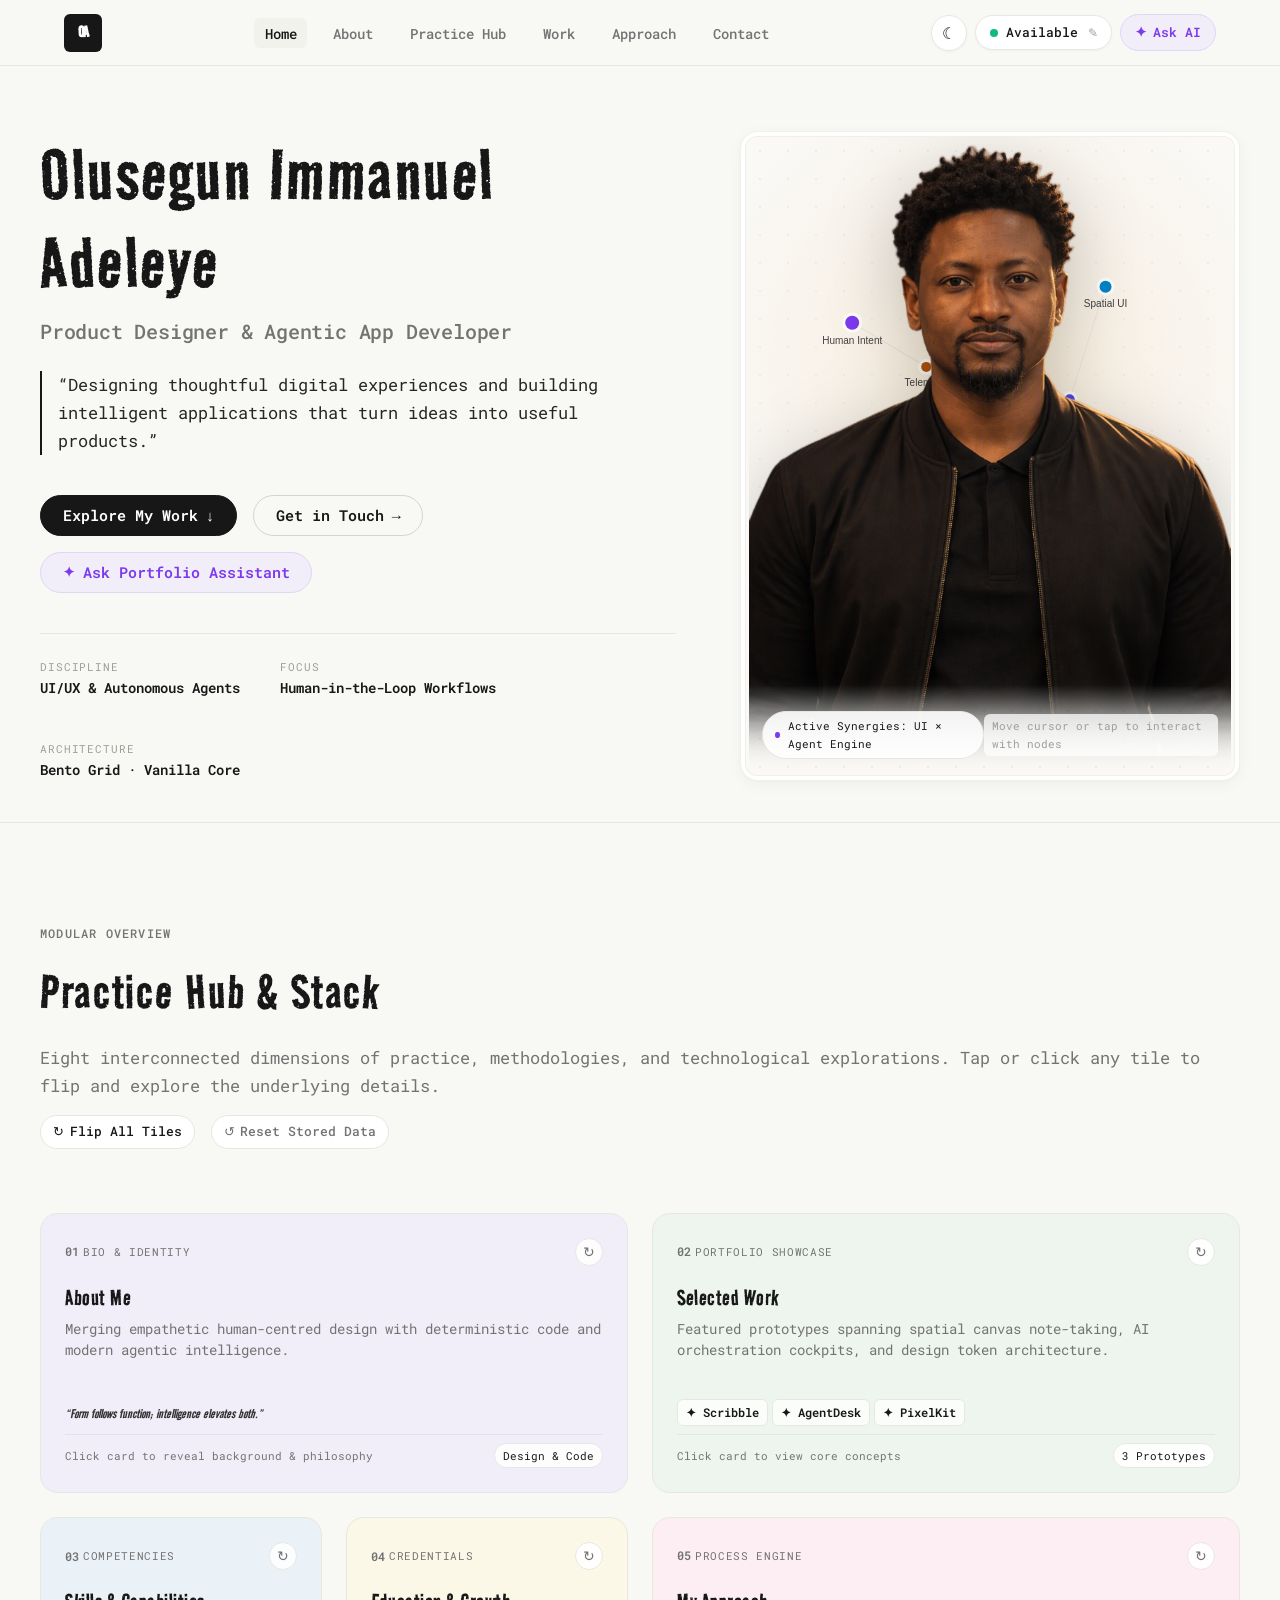
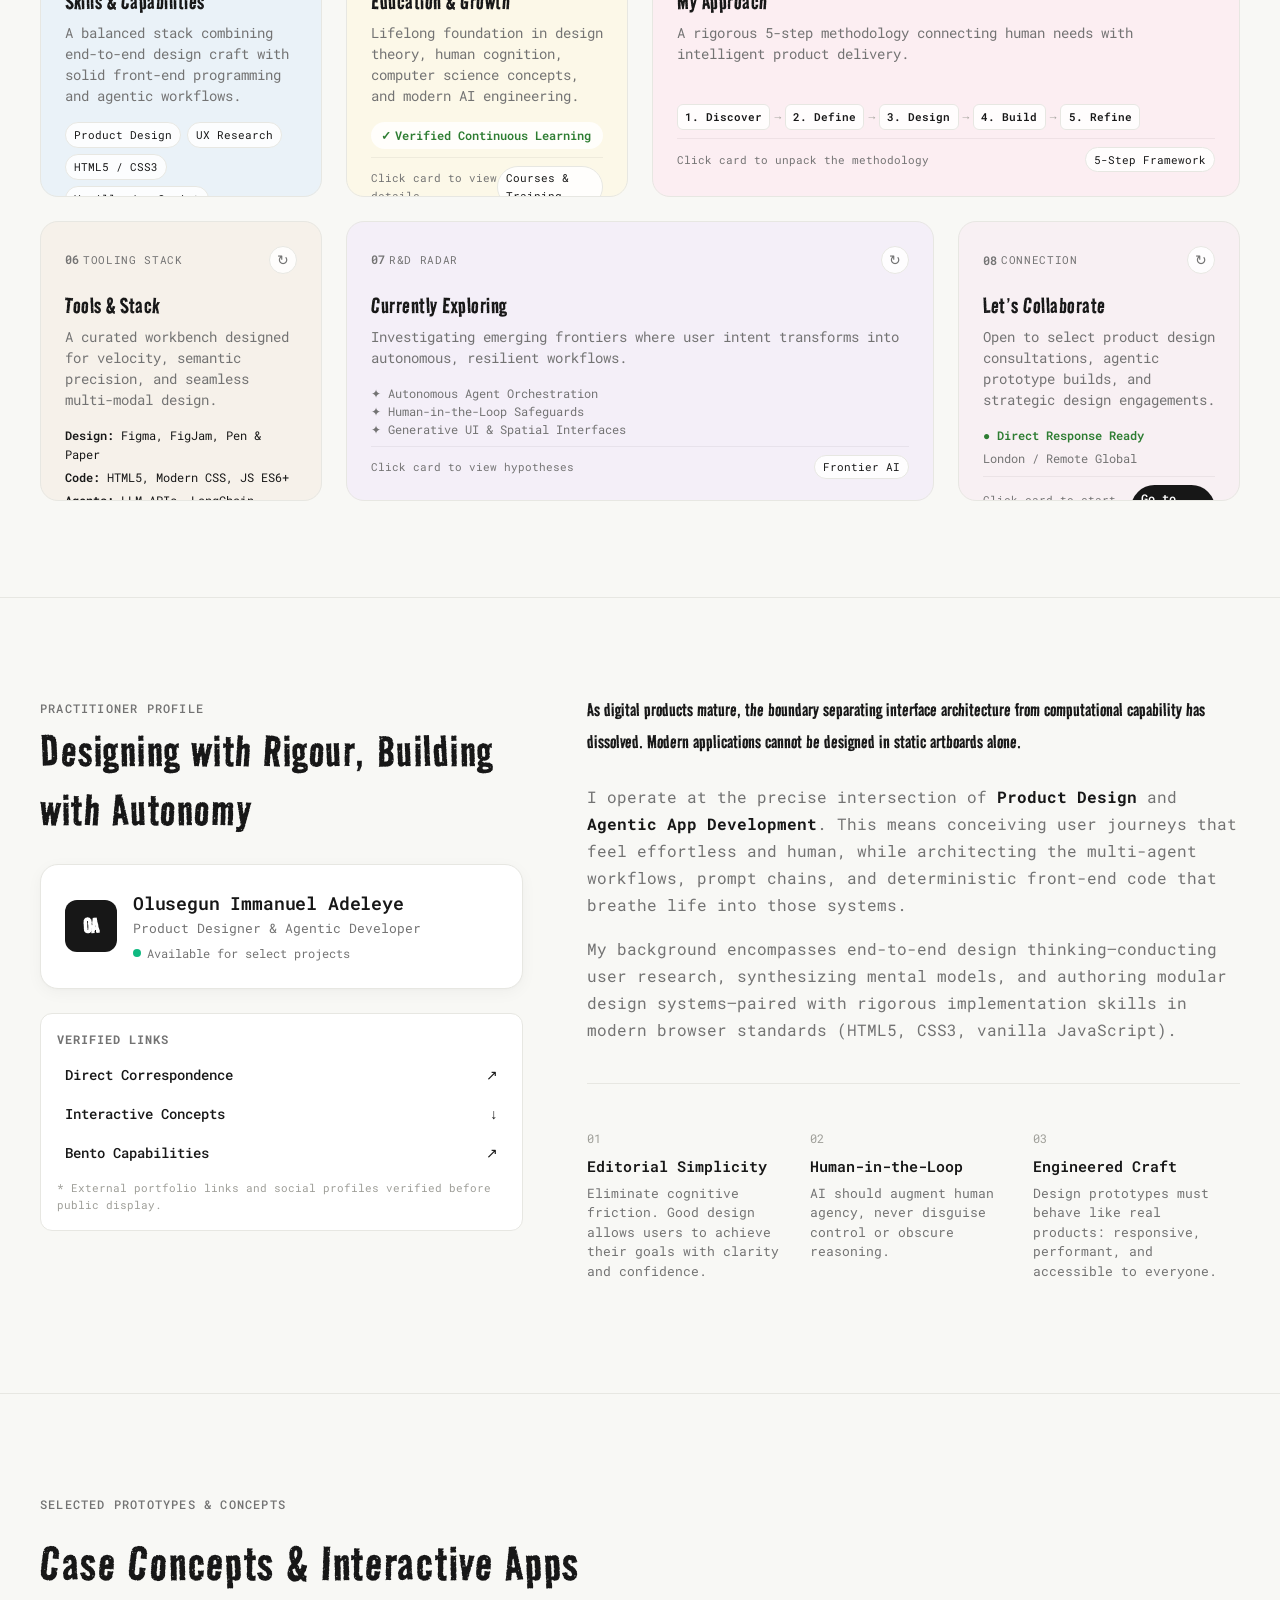
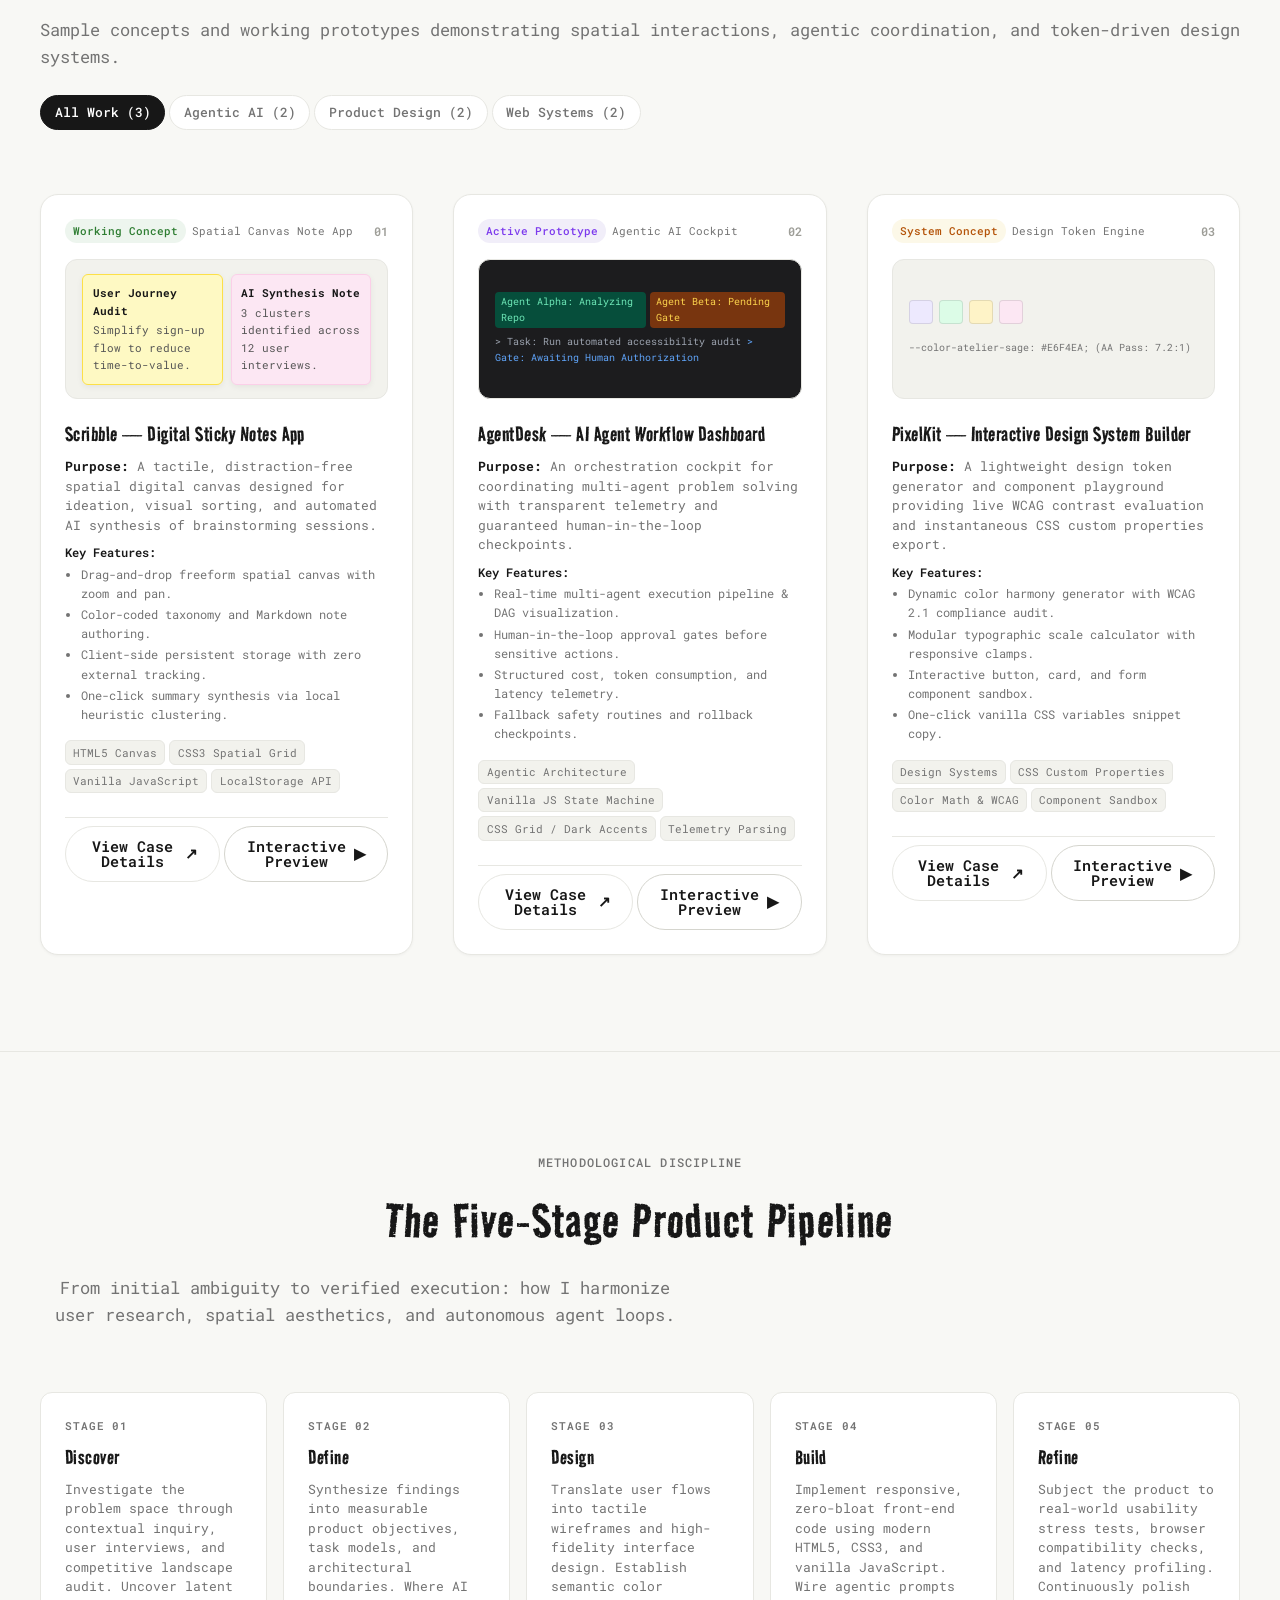
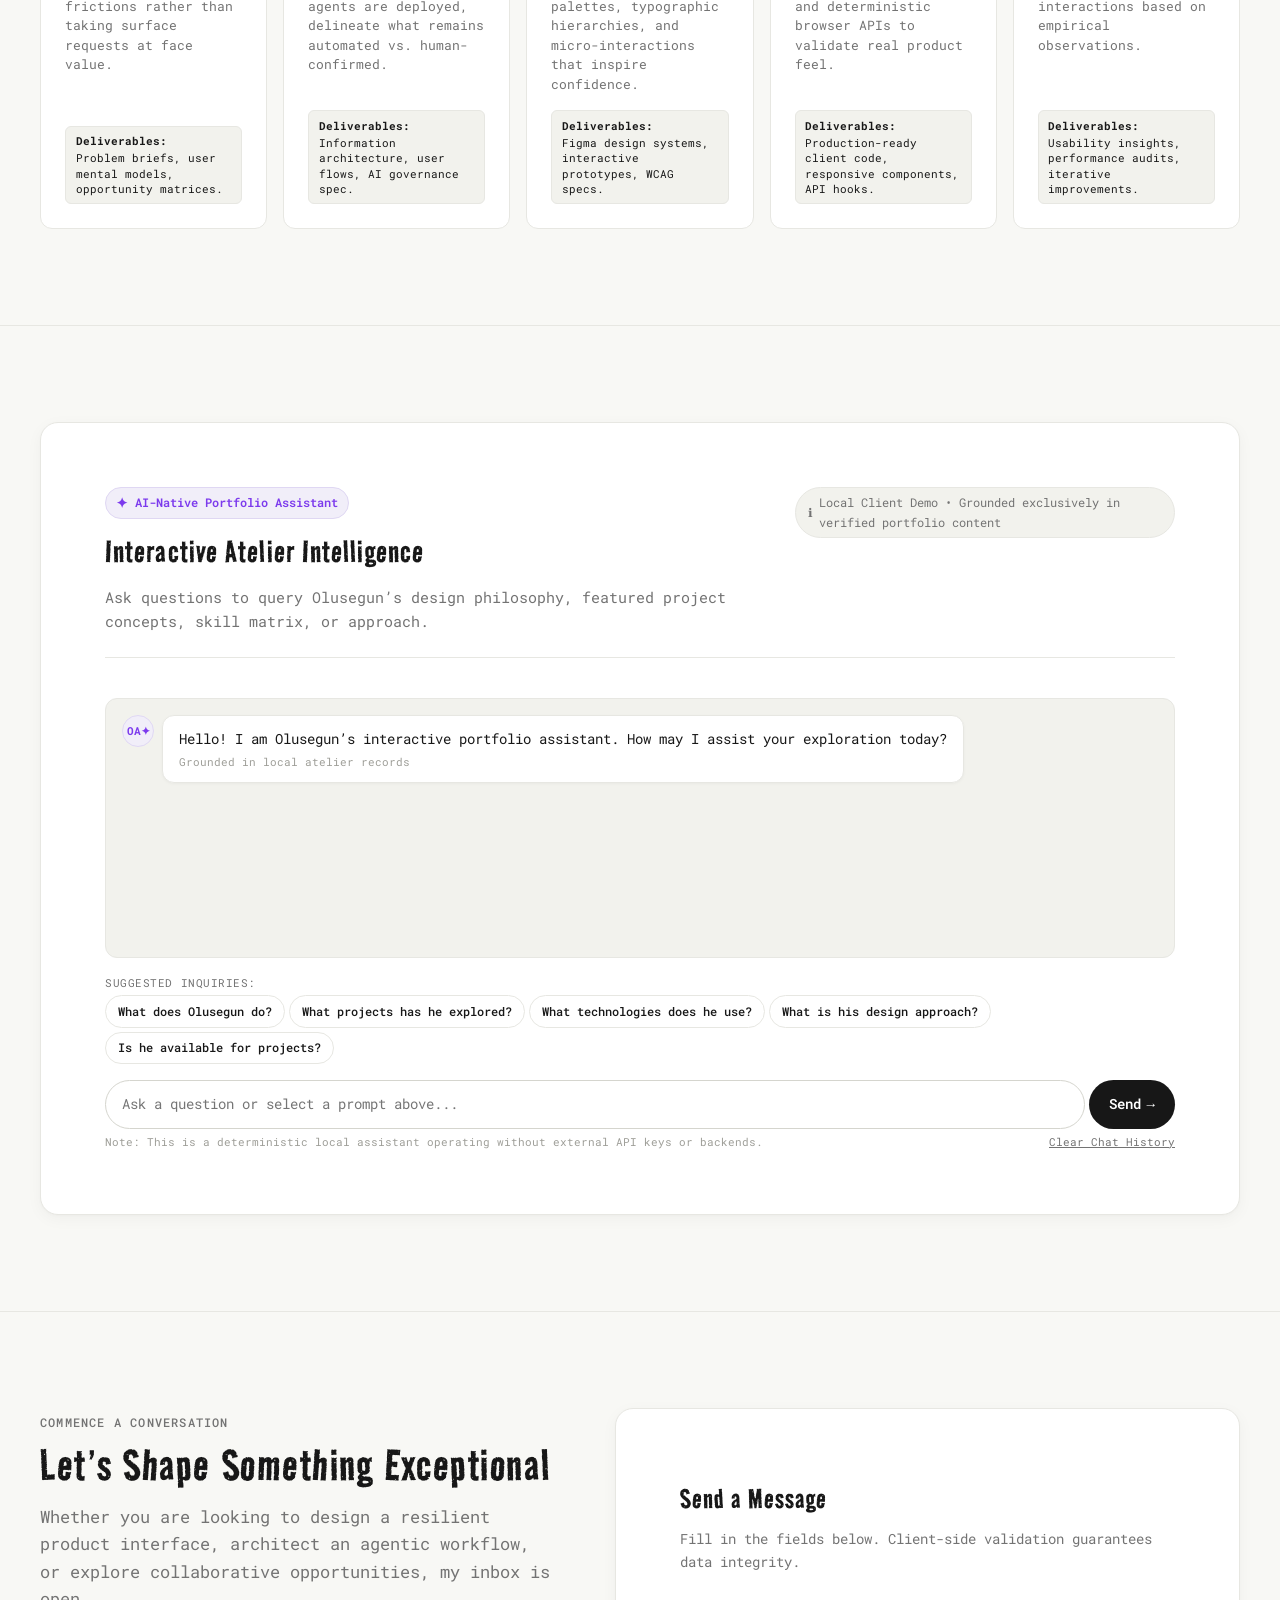
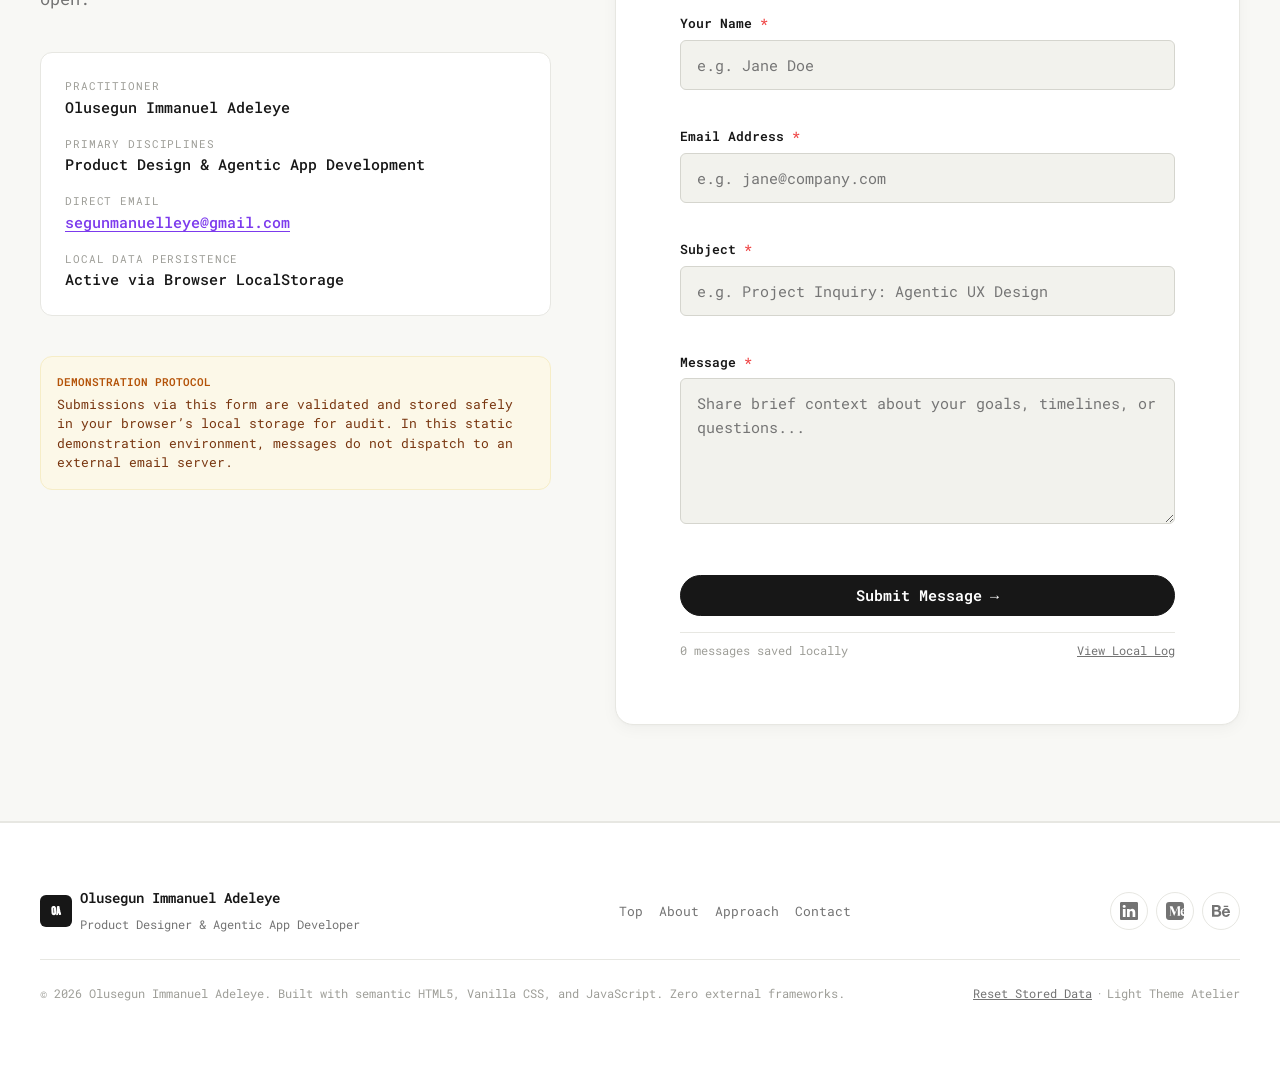
==== index.html @ ceab4545 "Resize hero canvas card to 500px width by 650px height" ====
<!DOCTYPE html>
<html lang="en">

<head>
  <meta charset="UTF-8">
  <meta name="viewport" content="width=device-width, initial-scale=1.0">
  <meta name="description"
    content="Personal Portfolio of Olusegun Immanuel Adeleye — Product Designer & Agentic App Developer. Digital atelier featuring modular pastel Bento architecture and interactive AI intelligence.">
  <meta name="author" content="Olusegun Immanuel Adeleye">
  <title>Olusegun Immanuel Adeleye — Product Designer & Agentic App Developer</title>

  <!-- Favicon, theme color & social link previews -->
  <meta name="theme-color" content="#F8F8F5" media="(prefers-color-scheme: light)">
  <meta name="theme-color" content="#14140F" media="(prefers-color-scheme: dark)">
  <link rel="icon" href="favicon.svg" type="image/svg+xml">

  <meta property="og:type" content="website">
  <meta property="og:site_name" content="Olusegun Immanuel Adeleye">
  <meta property="og:title" content="Olusegun Immanuel Adeleye — Product Designer & Agentic App Developer">
  <meta property="og:description"
    content="Digital atelier of Olusegun Immanuel Adeleye — product design, agentic app development, and interactive browser prototypes.">
  <meta property="og:url" content="https://olucs-ship-it.github.io/portfolio-wip/">
  <meta property="og:image" content="https://olucs-ship-it.github.io/portfolio-wip/og-image.png">
  <meta property="og:image:width" content="1200">
  <meta property="og:image:height" content="630">
  <meta name="twitter:card" content="summary_large_image">
  <meta name="twitter:title" content="Olusegun Immanuel Adeleye — Product Designer & Agentic App Developer">
  <meta name="twitter:description"
    content="Digital atelier of Olusegun Immanuel Adeleye — product design, agentic app development, and interactive browser prototypes.">
  <meta name="twitter:image" content="https://olucs-ship-it.github.io/portfolio-wip/og-image.png">

  <!-- Google Fonts: Road Rage for Major Headings + Roboto Mono for Body Text -->
  <link rel="preconnect" href="https://fonts.googleapis.com">
  <link rel="preconnect" href="https://fonts.gstatic.com" crossorigin>
  <link
    href="https://fonts.googleapis.com/css2?family=Road+Rage&family=Roboto+Mono:ital,wght@0,300;0,400;0,500;0,600;0,700;1,400;1,500&display=swap"
    rel="stylesheet">

  <link rel="stylesheet" href="styles.css">

  <!-- Apply saved theme before paint to prevent flash of incorrect theme -->
  <script>
    (function () {
      try {
        var raw = localStorage.getItem('oa_portfolio_theme');
        var saved = null;
        try { saved = raw ? JSON.parse(raw) : null; } catch (e) { saved = raw; }
        var theme = (saved === 'dark' || saved === 'light')
          ? saved
          : (window.matchMedia && window.matchMedia('(prefers-color-scheme: dark)').matches ? 'dark' : 'light');
        document.documentElement.setAttribute('data-theme', theme);
      } catch (e) {
        document.documentElement.setAttribute('data-theme', 'light');
      }
    })();
  </script>
</head>

<body>
  <!-- Skip to Content for Accessibility -->
  <a href="#main-content" class="skip-to-content">Skip to main content</a>

  <!-- Floating Toast Notification System -->
  <div id="toast-container" class="toast-container" aria-live="polite"></div>

  <!-- Header / Navigation Bar -->
  <header class="site-header" id="site-header">
    <div class="header-container">
      <!-- Monogram Logo -->
      <a href="#hero" class="brand-monogram" aria-label="Olusegun Immanuel Adeleye - Return to top">
        <span class="monogram-frame">OA</span>
      </a>

      <!-- Desktop Navigation Links -->
      <nav class="nav-desktop" aria-label="Primary Navigation">
        <ul class="nav-list">
          <li><a href="#hero" class="nav-link active">Home</a></li>
          <li><a href="#about-section" class="nav-link">About</a></li>
          <li><a href="#bento-section" class="nav-link">Practice Hub</a></li>
          <li><a href="#work-section" class="nav-link">Work</a></li>
          <li><a href="#approach-section" class="nav-link">Approach</a></li>
          <li><a href="#contact-section" class="nav-link">Contact</a></li>
        </ul>
      </nav>

      <!-- Availability Indicator & Quick Actions -->
      <div class="header-actions">
        <!-- Theme Toggle Button -->
        <button id="theme-toggle" class="theme-toggle-btn" type="button" aria-label="Switch to dark mode"
          aria-pressed="false" title="Toggle light and dark theme">
          <span class="theme-icon theme-icon-sun" aria-hidden="true">&#9728;&#65038;</span>
          <span class="theme-icon theme-icon-moon" aria-hidden="true">&#9790;</span>
        </button>

        <!-- Interactive Availability Pill -->
        <button id="availability-pill" class="availability-pill" aria-label="Toggle availability status editor"
          title="Click to edit availability">
          <span class="status-pulse-dot" id="status-pulse-dot"></span>
          <span class="status-label">Available</span>
          <span class="status-edit-hint" aria-hidden="true">✎</span>
        </button>

        <!-- Assistant Trigger Button -->
        <button id="assistant-trigger-btn" class="assistant-pill-btn" aria-label="Open AI Portfolio Assistant">
          <span class="ai-sparkle-icon">✦</span>
          <span>Ask AI</span>
        </button>

        <!-- Mobile Menu Toggle Button -->
        <button id="mobile-menu-toggle" class="mobile-menu-btn" aria-label="Open mobile navigation menu"
          aria-expanded="false" aria-controls="mobile-nav-drawer">
          <span class="menu-bar"></span>
          <span class="menu-bar"></span>
          <span class="menu-bar"></span>
        </button>
      </div>
    </div>

    <!-- Mobile Navigation Drawer -->
    <div id="mobile-nav-drawer" class="mobile-nav-drawer" aria-hidden="true">
      <ul class="mobile-nav-list">
        <li><a href="#hero" class="mobile-nav-link">Home</a></li>
        <li><a href="#about-section" class="mobile-nav-link">About</a></li>
        <li><a href="#bento-section" class="mobile-nav-link">Practice Hub</a></li>
        <li><a href="#work-section" class="mobile-nav-link">Selected Work</a></li>
        <li><a href="#approach-section" class="mobile-nav-link">My Approach</a></li>
        <li><a href="#contact-section" class="mobile-nav-link">Contact</a></li>
      </ul>
      <div class="mobile-drawer-footer">
        <button id="mobile-assistant-trigger" class="btn btn-secondary full-width">
          <span class="ai-sparkle-icon">✦</span> Chat with Portfolio Assistant
        </button>
      </div>
    </div>
  </header>

  <main id="main-content">
    <!-- Hero Section -->
    <section class="hero-section" id="hero">
      <div class="hero-container">
        <div class="hero-content">
          <h1 class="hero-title">
            Olusegun Immanuel <br>
            <span class="editorial-title-accent">Adeleye</span>
          </h1>

          <p class="hero-subtitle">
            Product Designer &amp; Agentic App Developer
          </p>

          <blockquote class="hero-statement">
            “Designing thoughtful digital experiences and building intelligent applications that turn ideas into useful
            products.”
          </blockquote>

          <div class="hero-cta-group">
            <a href="#work-section" class="btn btn-primary">
              <span>Explore My Work</span>
              <span class="btn-arrow">↓</span>
            </a>
            <a href="#contact-section" class="btn btn-secondary">
              <span>Get in Touch</span>
              <span class="btn-arrow">→</span>
            </a>
            <button id="quick-assistant-btn" class="btn btn-tertiary">
              <span class="ai-sparkle-icon">✦</span>
              <span>Ask Portfolio Assistant</span>
            </button>
          </div>

          <!-- Live Atelier Meta Bar -->
          <div class="hero-meta-bar">
            <div class="meta-item">
              <span class="meta-label">DISCIPLINE</span>
              <span class="meta-value">UI/UX &amp; Autonomous Agents</span>
            </div>
            <div class="meta-item">
              <span class="meta-label">FOCUS</span>
              <span class="meta-value">Human-in-the-Loop Workflows</span>
            </div>
            <div class="meta-item">
              <span class="meta-label">ARCHITECTURE</span>
              <span class="meta-value">Bento Grid · Vanilla Core</span>
            </div>
          </div>
        </div>

        <!-- Abstract Interactive Canvas Visual with Studio Portrait & Ambient Glow -->
        <div class="hero-visual-card" id="hero-visual-container">
          <div class="visual-canvas-wrapper" id="hero-canvas-wrapper">
            <!-- Layer 1: Adaptive Ambient Glow Backlight -->
            <div class="hero-ambient-glow" id="hero-ambient-glow" aria-hidden="true"></div>

            <!-- Layer 2: Orbiting Interactive Canvas Network (Behind Portrait) -->
            <canvas id="hero-interactive-canvas" width="500" height="642"
              aria-label="Interactive generative design &amp; agentic node graph canvas"></canvas>

            <!-- Layer 3: Studio Portrait with Smooth Velvet Bottom Fade -->
            <div class="hero-portrait-wrapper" aria-hidden="true">
              <img src="cutout pix/hero_portrait_studio.png"
                id="hero-portrait-img"
                class="hero-portrait-img"
                alt="Olusegun Immanuel Adeleye"
                loading="eager"
                decoding="async">
            </div>

            <!-- Layer 4: Floating Synergies Badge & Interactive Hint -->
            <div class="canvas-overlay-details">
              <div class="canvas-tag">
                <span class="pulse-indicator"></span>
                <span>Active Synergies: UI × Agent Engine</span>
              </div>
              <span class="canvas-tip">Move cursor or tap to interact with nodes</span>
            </div>
          </div>
        </div>
      </div>
    </section>

    <!-- Bento Portfolio Section (8 Pastel Modular Flip Tiles) -->
    <section class="bento-section" id="bento-section" aria-labelledby="bento-heading">
      <div class="section-container">
        <div class="section-header">
          <div class="section-eyebrow">MODULAR OVERVIEW</div>
          <h2 id="bento-heading" class="section-title">Practice Hub &amp; Stack</h2>
          <p class="section-description">
            Eight interconnected dimensions of practice, methodologies, and technological explorations.
            Tap or click any tile to flip and explore the underlying details.
          </p>
          <div class="bento-action-toolbar">
            <button id="flip-all-btn" class="toolbar-btn" title="Flip all tiles simultaneously">
              <span class="icon-refresh">↻</span> Flip All Tiles
            </button>
            <button id="reset-storage-btn" class="toolbar-btn text-muted" title="Restore default portfolio state">
              <span class="icon-reset">↺</span> Reset Stored Data
            </button>
          </div>
        </div>

        <!-- Bento Grid: 8 Tiles -->
        <div class="bento-grid" id="bento-grid">

          <!-- Tile 1: About Me (Pastel Lavender) -->
          <article class="bento-card tile-lavender" data-tile-id="about" tabindex="0" role="region"
            aria-label="About Me Tile">
            <div class="card-inner">
              <!-- FRONT -->
              <div class="card-face card-front">
                <div class="tile-header">
                  <div class="tile-badge-wrapper">
                    <span class="tile-number">01</span>
                    <span class="tile-category">Bio &amp; Identity</span>
                  </div>
                  <button class="flip-trigger-btn" aria-label="Flip About Me tile to read details"
                    title="Flip to read more">
                    <span class="flip-icon">↻</span>
                  </button>
                </div>
                <div class="tile-body">
                  <h3 class="tile-title">About Me</h3>
                  <p class="tile-snippet">
                    Merging empathetic human-centred design with deterministic code and modern agentic intelligence.
                  </p>
                  <div class="tile-callout">
                    <span class="callout-quote">“Form follows function; intelligence elevates both.”</span>
                  </div>
                </div>
                <div class="tile-footer">
                  <span class="tile-hint">Click card to reveal background &amp; philosophy</span>
                  <span class="pill-tag">Design &amp; Code</span>
                </div>
              </div>
              <!-- BACK -->
              <div class="card-face card-back">
                <div class="tile-header">
                  <div class="tile-badge-wrapper">
                    <span class="tile-number">01</span>
                    <span class="tile-category">Philosophy &amp; Story</span>
                  </div>
                  <button class="flip-trigger-btn" aria-label="Flip back to front" title="Return to front">
                    <span class="flip-icon">↺</span>
                  </button>
                </div>
                <div class="tile-body back-content">
                  <h4 class="back-title">Design Philosophy</h4>
                  <p class="back-text">
                    I believe the next wave of computing requires designers who understand computational logic, and
                    developers who champion spatial aesthetics.
                  </p>
                  <p class="back-text">
                    My work bridges early UX discovery, high-fidelity design systems, and rapid browser-first prototypes
                    using modern AI agents as high-leverage collaborators.
                  </p>
                  <ul class="back-list">
                    <li><strong>Clarity Over Clutter:</strong> Unapologetic typography and meaningful whitespace.</li>
                    <li><strong>Deterministic Grounding:</strong> Trustable systems with clear human oversight.</li>
                  </ul>
                </div>
                <div class="tile-footer">
                  <a href="#about-section" class="btn-text-link internal-link">Read extended bio →</a>
                </div>
              </div>
            </div>
          </article>

          <!-- Tile 2: Selected Work (Pastel Sage) -->
          <article class="bento-card tile-sage" data-tile-id="work" tabindex="0" role="region"
            aria-label="Selected Work Tile">
            <div class="card-inner">
              <!-- FRONT -->
              <div class="card-face card-front">
                <div class="tile-header">
                  <div class="tile-badge-wrapper">
                    <span class="tile-number">02</span>
                    <span class="tile-category">Portfolio Showcase</span>
                  </div>
                  <button class="flip-trigger-btn" aria-label="Flip Selected Work tile" title="Flip to view projects">
                    <span class="flip-icon">↻</span>
                  </button>
                </div>
                <div class="tile-body">
                  <h3 class="tile-title">Selected Work</h3>
                  <p class="tile-snippet">
                    Featured prototypes spanning spatial canvas note-taking, AI orchestration cockpits, and design token
                    architecture.
                  </p>
                  <div class="mini-project-pills">
                    <span class="proj-pill">✦ Scribble</span>
                    <span class="proj-pill">✦ AgentDesk</span>
                    <span class="proj-pill">✦ PixelKit</span>
                  </div>
                </div>
                <div class="tile-footer">
                  <span class="tile-hint">Click card to view core concepts</span>
                  <span class="pill-tag">3 Prototypes</span>
                </div>
              </div>
              <!-- BACK -->
              <div class="card-face card-back">
                <div class="tile-header">
                  <div class="tile-badge-wrapper">
                    <span class="tile-number">02</span>
                    <span class="tile-category">Project Highlights</span>
                  </div>
                  <button class="flip-trigger-btn" aria-label="Flip back" title="Return to front">
                    <span class="flip-icon">↺</span>
                  </button>
                </div>
                <div class="tile-body back-content">
                  <div class="back-project-item">
                    <strong>Scribble:</strong> Digital sticky notes with real-time drag canvas &amp; AI note synthesis.
                  </div>
                  <div class="back-project-item">
                    <strong>AgentDesk:</strong> Cockpit for coordinating autonomous agents with human approvals.
                  </div>
                  <div class="back-project-item">
                    <strong>PixelKit:</strong> Interactive token generator with real-time WCAG color contrast checks.
                  </div>
                </div>
                <div class="tile-footer">
                  <a href="#work-section" class="btn-text-link internal-link">Jump to project gallery →</a>
                </div>
              </div>
            </div>
          </article>

          <!-- Tile 3: Skills (Pastel Powder Blue) -->
          <article class="bento-card tile-blue" data-tile-id="skills" tabindex="0" role="region"
            aria-label="Skills Tile">
            <div class="card-inner">
              <!-- FRONT -->
              <div class="card-face card-front">
                <div class="tile-header">
                  <div class="tile-badge-wrapper">
                    <span class="tile-number">03</span>
                    <span class="tile-category">Competencies</span>
                  </div>
                  <button class="flip-trigger-btn" aria-label="Flip Skills tile"
                    title="Flip to inspect skill breakdown">
                    <span class="flip-icon">↻</span>
                  </button>
                </div>
                <div class="tile-body">
                  <h3 class="tile-title">Skills &amp; Capabilities</h3>
                  <p class="tile-snippet">
                    A balanced stack combining end-to-end design craft with solid front-end programming and agentic
                    workflows.
                  </p>
                  <div class="tags-cluster">
                    <span class="badge-tag">Product Design</span>
                    <span class="badge-tag">UX Research</span>
                    <span class="badge-tag">HTML5 / CSS3</span>
                    <span class="badge-tag">Vanilla JavaScript</span>
                    <span class="badge-tag">Agentic Workflows</span>
                  </div>
                </div>
                <div class="tile-footer">
                  <span class="tile-hint">Click card to inspect depth</span>
                  <span class="pill-tag">Design + Code</span>
                </div>
              </div>
              <!-- BACK -->
              <div class="card-face card-back">
                <div class="tile-header">
                  <div class="tile-badge-wrapper">
                    <span class="tile-number">03</span>
                    <span class="tile-category">Proficiency Depth</span>
                  </div>
                  <button class="flip-trigger-btn" aria-label="Flip back" title="Return to front">
                    <span class="flip-icon">↺</span>
                  </button>
                </div>
                <div class="tile-body back-content">
                  <div class="skill-meter-row">
                    <span>Product &amp; UI/UX Design</span>
                    <div class="meter-bar">
                      <div class="meter-fill" style="width: 95%"></div>
                    </div>
                  </div>
                  <div class="skill-meter-row">
                    <span>Interactive Prototyping</span>
                    <div class="meter-bar">
                      <div class="meter-fill" style="width: 90%"></div>
                    </div>
                  </div>
                  <div class="skill-meter-row">
                    <span>Vanilla JS / Web APIs</span>
                    <div class="meter-bar">
                      <div class="meter-fill" style="width: 88%"></div>
                    </div>
                  </div>
                  <div class="skill-meter-row">
                    <span>Agentic Workflows &amp; LLM Systems</span>
                    <div class="meter-bar">
                      <div class="meter-fill" style="width: 85%"></div>
                    </div>
                  </div>
                </div>
                <div class="tile-footer">
                  <span class="tile-note">Continuous empirical mastery</span>
                </div>
              </div>
            </div>
          </article>

          <!-- Tile 4: Education (Pastel Butter Yellow) -->
          <article class="bento-card tile-yellow" data-tile-id="education" tabindex="0" role="region"
            aria-label="Education Tile">
            <div class="card-inner">
              <!-- FRONT -->
              <div class="card-face card-front">
                <div class="tile-header">
                  <div class="tile-badge-wrapper">
                    <span class="tile-number">04</span>
                    <span class="tile-category">Credentials</span>
                  </div>
                  <button class="flip-trigger-btn" aria-label="Flip Education tile"
                    title="Flip to see education details">
                    <span class="flip-icon">↻</span>
                  </button>
                </div>
                <div class="tile-body">
                  <h3 class="tile-title">Education &amp; Growth</h3>
                  <p class="tile-snippet">
                    Lifelong foundation in design theory, human cognition, computer science concepts, and modern AI
                    engineering.
                  </p>
                  <div class="verified-pill">
                    <span class="check-icon">✓</span> Verified Continuous Learning
                  </div>
                </div>
                <div class="tile-footer">
                  <span class="tile-hint">Click card to view details</span>
                  <span class="pill-tag">Courses &amp; Training</span>
                </div>
              </div>
              <!-- BACK -->
              <div class="card-face card-back">
                <div class="tile-header">
                  <div class="tile-badge-wrapper">
                    <span class="tile-number">04</span>
                    <span class="tile-category">Verified Track</span>
                  </div>
                  <button class="flip-trigger-btn" aria-label="Flip back" title="Return to front">
                    <span class="flip-icon">↺</span>
                  </button>
                </div>
                <div class="tile-body back-content">
                  <div class="edu-entry">
                    <span class="edu-year">Active Curriculum</span>
                    <div class="edu-degree">Autonomous Agent Architecture</div>
                    <div class="edu-school">Self-Directed Research &amp; Industry Labs</div>
                  </div>
                  <div class="edu-entry">
                    <span class="edu-year">Continuous Specialization</span>
                    <div class="edu-degree">Human-Computer Interaction &amp; UX Systems</div>
                    <div class="edu-school">Applied Design Standards</div>
                  </div>
                  <div class="edu-disclaimer">
                    <em>* Specific degree transcripts &amp; verified course credentials provided upon direct
                      request.</em>
                  </div>
                </div>
                <div class="tile-footer">
                  <a href="#contact-section" class="btn-text-link internal-link">Request full resume →</a>
                </div>
              </div>
            </div>
          </article>

          <!-- Tile 5: My Approach (Pastel Blush Pink) -->
          <article class="bento-card tile-pink" data-tile-id="approach" tabindex="0" role="region"
            aria-label="My Approach Tile">
            <div class="card-inner">
              <!-- FRONT -->
              <div class="card-face card-front">
                <div class="tile-header">
                  <div class="tile-badge-wrapper">
                    <span class="tile-number">05</span>
                    <span class="tile-category">Process Engine</span>
                  </div>
                  <button class="flip-trigger-btn" aria-label="Flip Approach tile"
                    title="Flip to explore 5-step process">
                    <span class="flip-icon">↻</span>
                  </button>
                </div>
                <div class="tile-body">
                  <h3 class="tile-title">My Approach</h3>
                  <p class="tile-snippet">
                    A rigorous 5-step methodology connecting human needs with intelligent product delivery.
                  </p>
                  <div class="process-strip">
                    <span class="step-chip">1. Discover</span>
                    <span class="step-arrow">→</span>
                    <span class="step-chip">2. Define</span>
                    <span class="step-arrow">→</span>
                    <span class="step-chip">3. Design</span>
                    <span class="step-arrow">→</span>
                    <span class="step-chip">4. Build</span>
                    <span class="step-arrow">→</span>
                    <span class="step-chip">5. Refine</span>
                  </div>
                </div>
                <div class="tile-footer">
                  <span class="tile-hint">Click card to unpack the methodology</span>
                  <span class="pill-tag">5-Step Framework</span>
                </div>
              </div>
              <!-- BACK -->
              <div class="card-face card-back">
                <div class="tile-header">
                  <div class="tile-badge-wrapper">
                    <span class="tile-number">05</span>
                    <span class="tile-category">Execution Blueprint</span>
                  </div>
                  <button class="flip-trigger-btn" aria-label="Flip back" title="Return to front">
                    <span class="flip-icon">↺</span>
                  </button>
                </div>
                <div class="tile-body back-content">
                  <ol class="back-steps-list">
                    <li><strong>Discover:</strong> Uncover the core user friction and context.</li>
                    <li><strong>Define:</strong> Map technical boundaries and behavioral models.</li>
                    <li><strong>Design:</strong> Create resilient UI systems and tactile ergonomics.</li>
                    <li><strong>Build:</strong> Prototype directly with browser technologies.</li>
                    <li><strong>Refine:</strong> Measure cognitive load and fine-tune agent telemetry.</li>
                  </ol>
                </div>
                <div class="tile-footer">
                  <a href="#approach-section" class="btn-text-link internal-link">View in-depth diagram →</a>
                </div>
              </div>
            </div>
          </article>

          <!-- Tile 6: Tools & Technologies (Pastel Beige / Warm Sand) -->
          <article class="bento-card tile-beige" data-tile-id="tools" tabindex="0" role="region"
            aria-label="Tools and Technologies Tile">
            <div class="card-inner">
              <!-- FRONT -->
              <div class="card-face card-front">
                <div class="tile-header">
                  <div class="tile-badge-wrapper">
                    <span class="tile-number">06</span>
                    <span class="tile-category">Tooling Stack</span>
                  </div>
                  <button class="flip-trigger-btn" aria-label="Flip Tools tile" title="Flip to see tooling breakdown">
                    <span class="flip-icon">↻</span>
                  </button>
                </div>
                <div class="tile-body">
                  <h3 class="tile-title">Tools &amp; Stack</h3>
                  <p class="tile-snippet">
                    A curated workbench designed for velocity, semantic precision, and seamless multi-modal design.
                  </p>
                  <div class="tooling-groups-preview">
                    <div class="tool-preview-line"><span class="tool-cat">Design:</span> Figma, FigJam, Pen &amp; Paper
                    </div>
                    <div class="tool-preview-line"><span class="tool-cat">Code:</span> HTML5, Modern CSS, JS ES6+</div>
                    <div class="tool-preview-line"><span class="tool-cat">Agents:</span> LLM APIs, LangChain, Cursor
                    </div>
                  </div>
                </div>
                <div class="tile-footer">
                  <span class="tile-hint">Click card to inspect full toolkit</span>
                  <span class="pill-tag">Grouped Stack</span>
                </div>
              </div>
              <!-- BACK -->
              <div class="card-face card-back">
                <div class="tile-header">
                  <div class="tile-badge-wrapper">
                    <span class="tile-number">06</span>
                    <span class="tile-category">Workbench Rationale</span>
                  </div>
                  <button class="flip-trigger-btn" aria-label="Flip back" title="Return to front">
                    <span class="flip-icon">↺</span>
                  </button>
                </div>
                <div class="tile-body back-content">
                  <div class="tool-group">
                    <strong>Design &amp; Prototyping:</strong>
                    <span>Figma, Component Tokens, Interactive Wireframes, Micro-interaction logic</span>
                  </div>
                  <div class="tool-group">
                    <strong>Front-end Engineering:</strong>
                    <span>Semantic HTML5, CSS Grid/Flexbox/Custom Properties, Vanilla JS, Web APIs</span>
                  </div>
                  <div class="tool-group">
                    <strong>AI &amp; Agent Infrastructure:</strong>
                    <span>Context Engineering, Prompt Evaluation, Local Vector Store prototypes</span>
                  </div>
                </div>
                <div class="tile-footer">
                  <span class="tile-note">Zero dependency bloat</span>
                </div>
              </div>
            </div>
          </article>

          <!-- Tile 7: Currently Exploring (Pastel Lavender-Sage Duo) -->
          <article class="bento-card tile-lavender-accent" data-tile-id="exploring" tabindex="0" role="region"
            aria-label="Currently Exploring Tile">
            <div class="card-inner">
              <!-- FRONT -->
              <div class="card-face card-front">
                <div class="tile-header">
                  <div class="tile-badge-wrapper">
                    <span class="tile-number">07</span>
                    <span class="tile-category">R&amp;D Radar</span>
                  </div>
                  <button class="flip-trigger-btn" aria-label="Flip Exploring tile"
                    title="Flip to see current research">
                    <span class="flip-icon">↻</span>
                  </button>
                </div>
                <div class="tile-body">
                  <h3 class="tile-title">Currently Exploring</h3>
                  <p class="tile-snippet">
                    Investigating emerging frontiers where user intent transforms into autonomous, resilient workflows.
                  </p>
                  <ul class="exploration-preview-list">
                    <li>✦ Autonomous Agent Orchestration</li>
                    <li>✦ Human-in-the-Loop Safeguards</li>
                    <li>✦ Generative UI &amp; Spatial Interfaces</li>
                  </ul>
                </div>
                <div class="tile-footer">
                  <span class="tile-hint">Click card to view hypotheses</span>
                  <span class="pill-tag">Frontier AI</span>
                </div>
              </div>
              <!-- BACK -->
              <div class="card-face card-back">
                <div class="tile-header">
                  <div class="tile-badge-wrapper">
                    <span class="tile-number">07</span>
                    <span class="tile-category">Active Hypotheses</span>
                  </div>
                  <button class="flip-trigger-btn" aria-label="Flip back" title="Return to front">
                    <span class="flip-icon">↺</span>
                  </button>
                </div>
                <div class="tile-body back-content">
                  <h4 class="back-title">Current Research Themes</h4>
                  <p class="back-text">
                    <strong>Agent Feedback Loops:</strong> How to design UI feedback so users feel completely in control
                    of autonomous multi-agent task execution.
                  </p>
                  <p class="back-text">
                    <strong>Ephemeral UI:</strong> Interfaces generated on demand by AI models that vanish when the task
                    is resolved, reducing visual debt.
                  </p>
                </div>
                <div class="tile-footer">
                  <span class="tile-note">Writing notes &amp; prototypes</span>
                </div>
              </div>
            </div>
          </article>

          <!-- Tile 8: Contact & Inquiries (Pastel Powder Blue-Rose) -->
          <article class="bento-card tile-soft-rose" data-tile-id="contact-tile" tabindex="0" role="region"
            aria-label="Contact Tile">
            <div class="card-inner">
              <!-- FRONT -->
              <div class="card-face card-front">
                <div class="tile-header">
                  <div class="tile-badge-wrapper">
                    <span class="tile-number">08</span>
                    <span class="tile-category">Connection</span>
                  </div>
                  <button class="flip-trigger-btn" aria-label="Flip Contact tile" title="Flip to see contact options">
                    <span class="flip-icon">↻</span>
                  </button>
                </div>
                <div class="tile-body">
                  <h3 class="tile-title">Let’s Collaborate</h3>
                  <p class="tile-snippet">
                    Open to select product design consultations, agentic prototype builds, and strategic design
                    engagements.
                  </p>
                  <div class="tile-contact-badges">
                    <span class="contact-indicator">● Direct Response Ready</span>
                    <span class="contact-location">London / Remote Global</span>
                  </div>
                </div>
                <div class="tile-footer">
                  <span class="tile-hint">Click card to start dialogue</span>
                  <a href="#contact-section" class="card-pill-btn internal-link" onclick="event.stopPropagation()">Go to
                    Form →</a>
                </div>
              </div>
              <!-- BACK -->
              <div class="card-face card-back">
                <div class="tile-header">
                  <div class="tile-badge-wrapper">
                    <span class="tile-number">08</span>
                    <span class="tile-category">Channel Options</span>
                  </div>
                  <button class="flip-trigger-btn" aria-label="Flip back" title="Return to front">
                    <span class="flip-icon">↺</span>
                  </button>
                </div>
                <div class="tile-body back-content">
                  <h4 class="back-title">Direct Inquiries</h4>
                  <p class="back-text">
                    Use the contact section below to draft a validated message, or reach out directly for consulting
                    proposals.
                  </p>
                  <div class="contact-direct-box">
                    <span class="direct-label">Email:</span>
                    <span class="direct-email">segunmanuelleye@gmail.com</span>
                    <button id="copy-email-tile-btn" class="btn-micro" onclick="event.stopPropagation()">Copy
                      Address</button>
                  </div>
                </div>
                <div class="tile-footer">
                  <a href="#contact-section" class="btn-text-link internal-link">Open contact form →</a>
                </div>
              </div>
            </div>
          </article>

        </div>
      </div>
    </section>

    <!-- Deep-Dive: About Section -->
    <section class="about-section" id="about-section">
      <div class="section-container">
        <div class="about-grid">
          <div class="about-sidebar">
            <span class="section-eyebrow">PRACTITIONER PROFILE</span>
            <h2 class="editorial-heading">Designing with Rigour, Building with Autonomy</h2>
            <div class="profile-card">
              <div class="avatar-monogram">OA</div>
              <div class="profile-details">
                <h3 class="profile-name">Olusegun Immanuel Adeleye</h3>
                <p class="profile-title">Product Designer &amp; Agentic Developer</p>
                <div class="profile-status">
                  <span class="status-pulse-dot"></span>
                  <span id="about-status-text">Available for select projects</span>
                </div>
              </div>
            </div>

            <div class="profile-links-block">
              <h4 class="sidebar-subheading">Verified Links</h4>
              <ul class="verified-links-list">
                <li>
                  <a href="#contact-section" class="profile-link">
                    <span class="link-label">Direct Correspondence</span>
                    <span class="link-arrow">↗</span>
                  </a>
                </li>
                <li>
                  <a href="#work-section" class="profile-link">
                    <span class="link-label">Interactive Concepts</span>
                    <span class="link-arrow">↓</span>
                  </a>
                </li>
                <li>
                  <a href="#bento-section" class="profile-link">
                    <span class="link-label">Bento Capabilities</span>
                    <span class="link-arrow">↗</span>
                  </a>
                </li>
              </ul>
              <p class="sidebar-caption">
                * External portfolio links and social profiles verified before public display.
              </p>
            </div>
          </div>

          <div class="about-narrative">
            <div class="editorial-lead">
              <p>
                As digital products mature, the boundary separating interface architecture from computational capability
                has dissolved. Modern applications cannot be designed in static artboards alone.
              </p>
            </div>
            <div class="narrative-body">
              <p>
                I operate at the precise intersection of <strong>Product Design</strong> and <strong>Agentic App
                  Development</strong>. This means conceiving user journeys that feel effortless and human, while
                architecting the multi-agent workflows, prompt chains, and deterministic front-end code that breathe
                life into those systems.
              </p>
              <p>
                My background encompasses end-to-end design thinking—conducting user research, synthesizing mental
                models, and authoring modular design systems—paired with rigorous implementation skills in modern
                browser standards (HTML5, CSS3, vanilla JavaScript).
              </p>

              <div class="values-grid">
                <div class="value-item">
                  <span class="value-num">01</span>
                  <h4>Editorial Simplicity</h4>
                  <p>Eliminate cognitive friction. Good design allows users to achieve their goals with clarity and
                    confidence.</p>
                </div>
                <div class="value-item">
                  <span class="value-num">02</span>
                  <h4>Human-in-the-Loop</h4>
                  <p>AI should augment human agency, never disguise control or obscure reasoning.</p>
                </div>
                <div class="value-item">
                  <span class="value-num">03</span>
                  <h4>Engineered Craft</h4>
                  <p>Design prototypes must behave like real products: responsive, performant, and accessible to
                    everyone.</p>
                </div>
              </div>
            </div>
          </div>
        </div>
      </div>
    </section>

    <!-- Deep-Dive: Project Showcase Section -->
    <section class="work-section" id="work-section" aria-labelledby="work-heading">
      <div class="section-container">
        <div class="section-header">
          <div class="section-eyebrow">SELECTED PROTOTYPES &amp; CONCEPTS</div>
          <h2 id="work-heading" class="section-title">Case Concepts &amp; Interactive Apps</h2>
          <p class="section-description">
            Sample concepts and working prototypes demonstrating spatial interactions, agentic coordination, and
            token-driven design systems.
          </p>

          <!-- Interactive Filters -->
          <div class="project-filters" role="tablist" aria-label="Filter projects by category">
            <button class="filter-btn active" data-filter="all" role="tab" aria-selected="true">All Work (3)</button>
            <button class="filter-btn" data-filter="agentic" role="tab" aria-selected="false">Agentic AI (2)</button>
            <button class="filter-btn" data-filter="product-design" role="tab" aria-selected="false">Product Design
              (2)</button>
            <button class="filter-btn" data-filter="web-app" role="tab" aria-selected="false">Web Systems (2)</button>
          </div>
        </div>

        <!-- Projects Grid -->
        <div class="projects-grid" id="projects-grid">

          <!-- Project 1: Scribble -->
          <article class="project-card" data-category="web-app product-design" data-project-id="scribble">
            <div class="project-card-header">
              <div class="project-meta-tags">
                <span class="status-badge badge-active">Working Concept</span>
                <span class="type-badge">Spatial Canvas Note App</span>
              </div>
              <span class="project-index">01</span>
            </div>

            <div class="project-visual-preview preview-scribble">
              <div class="mock-canvas">
                <div class="mock-note note-yellow">
                  <span class="note-pin"></span>
                  <p class="note-title">User Journey Audit</p>
                  <p class="note-snippet">Simplify sign-up flow to reduce time-to-value.</p>
                </div>
                <div class="mock-note note-pink">
                  <span class="note-pin"></span>
                  <p class="note-title">AI Synthesis Note</p>
                  <p class="note-snippet">3 clusters identified across 12 user interviews.</p>
                </div>
              </div>
            </div>

            <div class="project-content">
              <h3 class="project-title">Scribble — Digital Sticky Notes App</h3>
              <p class="project-purpose">
                <strong>Purpose:</strong> A tactile, distraction-free spatial digital canvas designed for ideation,
                visual sorting, and automated AI synthesis of brainstorming sessions.
              </p>

              <div class="project-features-list">
                <span class="feature-label">Key Features:</span>
                <ul>
                  <li>Drag-and-drop freeform spatial canvas with zoom and pan.</li>
                  <li>Color-coded taxonomy and Markdown note authoring.</li>
                  <li>Client-side persistent storage with zero external tracking.</li>
                  <li>One-click summary synthesis via local heuristic clustering.</li>
                </ul>
              </div>

              <div class="tech-tags-row">
                <span class="tech-tag">HTML5 Canvas</span>
                <span class="tech-tag">CSS3 Spatial Grid</span>
                <span class="tech-tag">Vanilla JavaScript</span>
                <span class="tech-tag">LocalStorage API</span>
              </div>

              <div class="project-actions">
                <button class="btn btn-outline preview-modal-trigger" data-project="scribble">
                  <span>View Case Details</span>
                  <span class="action-icon">↗</span>
                </button>
                <button class="btn btn-secondary interactive-demo-trigger" data-demo="scribble">
                  <span>Interactive Preview</span>
                  <span class="action-icon">▶</span>
                </button>
              </div>
            </div>
          </article>

          <!-- Project 2: AgentDesk -->
          <article class="project-card" data-category="agentic web-app" data-project-id="agentdesk">
            <div class="project-card-header">
              <div class="project-meta-tags">
                <span class="status-badge badge-wip">Active Prototype</span>
                <span class="type-badge">Agentic AI Cockpit</span>
              </div>
              <span class="project-index">02</span>
            </div>

            <div class="project-visual-preview preview-agentdesk">
              <div class="mock-cockpit">
                <div class="cockpit-bar">
                  <span class="agent-chip agent-active">Agent Alpha: Analyzing Repo</span>
                  <span class="agent-chip agent-pending">Agent Beta: Pending Gate</span>
                </div>
                <div class="cockpit-log">
                  <span class="log-line">> Task: Run automated accessibility audit</span>
                  <span class="log-line highlight">> Gate: Awaiting Human Authorization</span>
                </div>
              </div>
            </div>

            <div class="project-content">
              <h3 class="project-title">AgentDesk — AI Agent Workflow Dashboard</h3>
              <p class="project-purpose">
                <strong>Purpose:</strong> An orchestration cockpit for coordinating multi-agent problem solving with
                transparent telemetry and guaranteed human-in-the-loop checkpoints.
              </p>

              <div class="project-features-list">
                <span class="feature-label">Key Features:</span>
                <ul>
                  <li>Real-time multi-agent execution pipeline &amp; DAG visualization.</li>
                  <li>Human-in-the-loop approval gates before sensitive actions.</li>
                  <li>Structured cost, token consumption, and latency telemetry.</li>
                  <li>Fallback safety routines and rollback checkpoints.</li>
                </ul>
              </div>

              <div class="tech-tags-row">
                <span class="tech-tag">Agentic Architecture</span>
                <span class="tech-tag">Vanilla JS State Machine</span>
                <span class="tech-tag">CSS Grid / Dark Accents</span>
                <span class="tech-tag">Telemetry Parsing</span>
              </div>

              <div class="project-actions">
                <button class="btn btn-outline preview-modal-trigger" data-project="agentdesk">
                  <span>View Case Details</span>
                  <span class="action-icon">↗</span>
                </button>
                <button class="btn btn-secondary interactive-demo-trigger" data-demo="agentdesk">
                  <span>Interactive Preview</span>
                  <span class="action-icon">▶</span>
                </button>
              </div>
            </div>
          </article>

          <!-- Project 3: PixelKit -->
          <article class="project-card" data-category="product-design web-app" data-project-id="pixelkit">
            <div class="project-card-header">
              <div class="project-meta-tags">
                <span class="status-badge badge-concept">System Concept</span>
                <span class="type-badge">Design Token Engine</span>
              </div>
              <span class="project-index">03</span>
            </div>

            <div class="project-visual-preview preview-pixelkit">
              <div class="mock-token-engine">
                <div class="token-swatches">
                  <div class="swatch swatch-1"></div>
                  <div class="swatch swatch-2"></div>
                  <div class="swatch swatch-3"></div>
                  <div class="swatch swatch-4"></div>
                </div>
                <div class="token-spec">
                  <code>--color-atelier-sage: #E6F4EA; (AA Pass: 7.2:1)</code>
                </div>
              </div>
            </div>

            <div class="project-content">
              <h3 class="project-title">PixelKit — Interactive Design System Builder</h3>
              <p class="project-purpose">
                <strong>Purpose:</strong> A lightweight design token generator and component playground providing live
                WCAG contrast evaluation and instantaneous CSS custom properties export.
              </p>

              <div class="project-features-list">
                <span class="feature-label">Key Features:</span>
                <ul>
                  <li>Dynamic color harmony generator with WCAG 2.1 compliance audit.</li>
                  <li>Modular typographic scale calculator with responsive clamps.</li>
                  <li>Interactive button, card, and form component sandbox.</li>
                  <li>One-click vanilla CSS variables snippet copy.</li>
                </ul>
              </div>

              <div class="tech-tags-row">
                <span class="tech-tag">Design Systems</span>
                <span class="tech-tag">CSS Custom Properties</span>
                <span class="tech-tag">Color Math &amp; WCAG</span>
                <span class="tech-tag">Component Sandbox</span>
              </div>

              <div class="project-actions">
                <button class="btn btn-outline preview-modal-trigger" data-project="pixelkit">
                  <span>View Case Details</span>
                  <span class="action-icon">↗</span>
                </button>
                <button class="btn btn-secondary interactive-demo-trigger" data-demo="pixelkit">
                  <span>Interactive Preview</span>
                  <span class="action-icon">▶</span>
                </button>
              </div>
            </div>
          </article>

        </div>
      </div>
    </section>

    <!-- Deep-Dive: Methodology / My Approach Section -->
    <section class="approach-section" id="approach-section" aria-labelledby="approach-heading">
      <div class="section-container">
        <div class="section-header text-center">
          <div class="section-eyebrow">METHODOLOGICAL DISCIPLINE</div>
          <h2 id="approach-heading" class="section-title">The Five-Stage Product Pipeline</h2>
          <p class="section-description max-w-650">
            From initial ambiguity to verified execution: how I harmonize user research, spatial aesthetics, and
            autonomous agent loops.
          </p>
        </div>

        <div class="approach-pipeline">
          <div class="pipeline-card">
            <div class="pipeline-step-badge">Stage 01</div>
            <h3 class="pipeline-title">Discover</h3>
            <p class="pipeline-text">
              Investigate the problem space through contextual inquiry, user interviews, and competitive landscape
              audit. Uncover latent frictions rather than taking surface requests at face value.
            </p>
            <div class="pipeline-deliverable">
              <strong>Deliverables:</strong> Problem briefs, user mental models, opportunity matrices.
            </div>
          </div>

          <div class="pipeline-card">
            <div class="pipeline-step-badge">Stage 02</div>
            <h3 class="pipeline-title">Define</h3>
            <p class="pipeline-text">
              Synthesize findings into measurable product objectives, task models, and architectural boundaries. Where
              AI agents are deployed, delineate what remains automated vs. human-confirmed.
            </p>
            <div class="pipeline-deliverable">
              <strong>Deliverables:</strong> Information architecture, user flows, AI governance spec.
            </div>
          </div>

          <div class="pipeline-card">
            <div class="pipeline-step-badge">Stage 03</div>
            <h3 class="pipeline-title">Design</h3>
            <p class="pipeline-text">
              Translate user flows into tactile wireframes and high-fidelity interface design. Establish semantic color
              palettes, typographic hierarchies, and micro-interactions that inspire confidence.
            </p>
            <div class="pipeline-deliverable">
              <strong>Deliverables:</strong> Figma design systems, interactive prototypes, WCAG specs.
            </div>
          </div>

          <div class="pipeline-card">
            <div class="pipeline-step-badge">Stage 04</div>
            <h3 class="pipeline-title">Build</h3>
            <p class="pipeline-text">
              Implement responsive, zero-bloat front-end code using modern HTML5, CSS3, and vanilla JavaScript. Wire
              agentic prompts and deterministic browser APIs to validate real product feel.
            </p>
            <div class="pipeline-deliverable">
              <strong>Deliverables:</strong> Production-ready client code, responsive components, API hooks.
            </div>
          </div>

          <div class="pipeline-card">
            <div class="pipeline-step-badge">Stage 05</div>
            <h3 class="pipeline-title">Refine</h3>
            <p class="pipeline-text">
              Subject the product to real-world usability stress tests, browser compatibility checks, and latency
              profiling. Continuously polish interactions based on empirical observations.
            </p>
            <div class="pipeline-deliverable">
              <strong>Deliverables:</strong> Usability insights, performance audits, iterative improvements.
            </div>
          </div>
        </div>
      </div>
    </section>

    <!-- AI-Native Interaction: Portfolio Assistant Hub -->
    <section class="assistant-section" id="assistant-section" aria-labelledby="assistant-heading">
      <div class="section-container">
        <div class="assistant-card">
          <div class="assistant-header">
            <div class="assistant-title-group">
              <div class="assistant-badge">
                <span class="ai-sparkle-icon">✦</span>
                <span>AI-Native Portfolio Assistant</span>
              </div>
              <h2 id="assistant-heading" class="assistant-heading">Interactive Atelier Intelligence</h2>
              <p class="assistant-subtext">
                Ask questions to query Olusegun’s design philosophy, featured project concepts, skill matrix, or
                approach.
              </p>
            </div>
            <div class="assistant-disclaimer-pill">
              <span class="info-icon">ℹ</span>
              <span>Local Client Demo • Grounded exclusively in verified portfolio content</span>
            </div>
          </div>

          <!-- Assistant Conversation Box -->
          <div class="assistant-chat-container">
            <!-- Messages Scroll Area -->
            <div class="chat-messages-area" id="chat-messages-area" role="log" aria-live="polite">
              <!-- Initial Welcome Message -->
              <div class="chat-message message-assistant">
                <div class="avatar-assistant">OA✦</div>
                <div class="message-bubble">
                  <p class="message-text">
                    Hello! I am Olusegun’s interactive portfolio assistant. How may I assist your exploration today?
                  </p>
                  <p class="message-meta">Grounded in local atelier records</p>
                </div>
              </div>
            </div>

            <!-- Predefined Question Prompts -->
            <div class="predefined-prompts-bar">
              <span class="prompts-label">Suggested Inquiries:</span>
              <div class="prompt-chips-wrapper">
                <button class="prompt-chip" data-question="What does Olusegun do?">
                  What does Olusegun do?
                </button>
                <button class="prompt-chip" data-question="What projects has he explored?">
                  What projects has he explored?
                </button>
                <button class="prompt-chip" data-question="What technologies does he use?">
                  What technologies does he use?
                </button>
                <button class="prompt-chip" data-question="What is his design & development approach?">
                  What is his design approach?
                </button>
                <button class="prompt-chip" data-question="Is Olusegun available for projects?">
                  Is he available for projects?
                </button>
              </div>
            </div>

            <!-- User Input Form -->
            <form id="assistant-input-form" class="assistant-input-form" onsubmit="return false;">
              <div class="input-wrapper">
                <label for="assistant-user-query" class="visually-hidden">Ask a question about Olusegun's
                  portfolio</label>
                <input type="text" id="assistant-user-query" class="chat-input-field"
                  placeholder="Ask a question or select a prompt above..." autocomplete="off">
                <button type="submit" id="assistant-send-btn" class="chat-send-btn" aria-label="Send query">
                  <span>Send</span>
                  <span class="send-arrow">→</span>
                </button>
              </div>
              <div class="input-subhint">
                <span>Note: This is a deterministic local assistant operating without external API keys or
                  backends.</span>
                <button type="button" id="clear-chat-btn" class="clear-chat-btn">Clear Chat History</button>
              </div>
            </form>
          </div>
        </div>
      </div>
    </section>

    <!-- Contact & Direct Inquiries Section -->
    <section class="contact-section" id="contact-section" aria-labelledby="contact-heading">
      <div class="section-container">
        <div class="contact-grid">

          <!-- Contact Left: Editorial Information -->
          <div class="contact-info-column">
            <span class="section-eyebrow">COMMENCE A CONVERSATION</span>
            <h2 id="contact-heading" class="editorial-heading">Let’s Shape Something Exceptional</h2>
            <p class="contact-lead-text">
              Whether you are looking to design a resilient product interface, architect an agentic workflow, or explore
              collaborative opportunities, my inbox is open.
            </p>

            <div class="contact-details-list">
              <div class="contact-detail-row">
                <span class="detail-label">PRACTITIONER</span>
                <span class="detail-value">Olusegun Immanuel Adeleye</span>
              </div>
              <div class="contact-detail-row">
                <span class="detail-label">PRIMARY DISCIPLINES</span>
                <span class="detail-value">Product Design &amp; Agentic App Development</span>
              </div>
              <div class="contact-detail-row">
                <span class="detail-label">DIRECT EMAIL</span>
                <span class="detail-value">
                  <a href="mailto:segunmanuelleye@gmail.com" class="email-link">segunmanuelleye@gmail.com</a>
                </span>
              </div>
              <div class="contact-detail-row">
                <span class="detail-label">LOCAL DATA PERSISTENCE</span>
                <span class="detail-value">Active via Browser LocalStorage</span>
              </div>
            </div>

            <!-- Demo Mode Clear Notice -->
            <div class="demo-notice-card">
              <div class="notice-badge">DEMONSTRATION PROTOCOL</div>
              <p class="notice-text">
                Submissions via this form are validated and stored safely in your browser’s local storage for audit. In
                this static demonstration environment, messages do not dispatch to an external email server.
              </p>
            </div>
          </div>

          <!-- Contact Right: Validated Form -->
          <div class="contact-form-column">
            <div class="form-container-card">
              <h3 class="form-card-title">Send a Message</h3>
              <p class="form-card-subtitle">Fill in the fields below. Client-side validation guarantees data integrity.
              </p>

              <form id="contact-form" class="contact-form" novalidate>
                <!-- Full Name Field -->
                <div class="form-group" id="group-name">
                  <label for="contact-name" class="form-label">
                    Your Name <span class="required-star">*</span>
                  </label>
                  <input type="text" id="contact-name" name="name" class="form-control" placeholder="e.g. Jane Doe"
                    required autocomplete="name">
                  <span class="form-error-message" id="error-name" aria-live="polite"></span>
                </div>

                <!-- Email Field -->
                <div class="form-group" id="group-email">
                  <label for="contact-email" class="form-label">
                    Email Address <span class="required-star">*</span>
                  </label>
                  <input type="email" id="contact-email" name="email" class="form-control"
                    placeholder="e.g. jane@company.com" required autocomplete="email">
                  <span class="form-error-message" id="error-email" aria-live="polite"></span>
                </div>

                <!-- Subject Field -->
                <div class="form-group" id="group-subject">
                  <label for="contact-subject" class="form-label">
                    Subject <span class="required-star">*</span>
                  </label>
                  <input type="text" id="contact-subject" name="subject" class="form-control"
                    placeholder="e.g. Project Inquiry: Agentic UX Design" required>
                  <span class="form-error-message" id="error-subject" aria-live="polite"></span>
                </div>

                <!-- Message Field -->
                <div class="form-group" id="group-message">
                  <label for="contact-message" class="form-label">
                    Message <span class="required-star">*</span>
                  </label>
                  <textarea id="contact-message" name="message" rows="5" class="form-control"
                    placeholder="Share brief context about your goals, timelines, or questions..." required></textarea>
                  <span class="form-error-message" id="error-message" aria-live="polite"></span>
                </div>

                <!-- Submit Button -->
                <div class="form-actions">
                  <button type="submit" id="contact-submit-btn" class="btn btn-primary btn-submit full-width">
                    <span>Submit Message</span>
                    <span class="btn-arrow">→</span>
                  </button>
                </div>

                <!-- Stored Message Counter & View Trigger -->
                <div class="form-footer-meta">
                  <span id="saved-messages-count" class="saved-count-text">0 messages saved locally</span>
                  <button type="button" id="view-local-messages-btn" class="btn-micro-link">View Local Log</button>
                </div>
              </form>
            </div>
          </div>

        </div>
      </div>
    </section>
  </main>

  <!-- Site Footer -->
  <footer class="site-footer">
    <div class="footer-container">
      <div class="footer-top-row">
        <div class="footer-brand">
          <span class="footer-monogram">OA</span>
          <div class="footer-brand-meta">
            <span class="footer-title">Olusegun Immanuel Adeleye</span>
            <span class="footer-sub">Product Designer &amp; Agentic App Developer</span>
          </div>
        </div>
        <div class="footer-nav">
          <a href="#hero">Top</a>
          <a href="#about-section">About</a>
          <a href="#approach-section">Approach</a>
          <a href="#contact-section">Contact</a>
        </div>

        <div class="footer-social" aria-label="Social profiles">
          <a class="social-link" href="https://www.linkedin.com/in/olusegun-adeleye-6965432b" target="_blank"
            rel="noopener noreferrer" aria-label="LinkedIn profile" title="LinkedIn">
            <svg viewBox="0 0 16 16" aria-hidden="true" focusable="false">
              <path
                d="M0 1.146C0 .513.526 0 1.175 0h13.65C15.474 0 16 .513 16 1.146v13.708c0 .633-.526 1.146-1.175 1.146H1.175C.526 16 0 15.487 0 14.854zm4.943 12.248V6.169H2.542v7.225zm-1.2-8.212c.837 0 1.358-.554 1.358-1.248-.015-.709-.52-1.248-1.342-1.248S2.4 3.226 2.4 3.934c0 .694.521 1.248 1.327 1.248zm4.908 8.212V9.359c0-.216.016-.432.08-.586.173-.431.568-.878 1.232-.878.869 0 1.216.662 1.216 1.634v3.865h2.401V9.25c0-2.22-1.184-3.252-2.764-3.252-1.274 0-1.845.7-2.165 1.193v.025h-.016l.016-.025V6.169h-2.4c.03.678 0 7.225 0 7.225z" />
            </svg>
          </a>
          <a class="social-link" href="https://medium.com/@segunmanuelleye" target="_blank" rel="noopener noreferrer"
            aria-label="Medium profile" title="Medium">
            <svg viewBox="0 0 24 24" aria-hidden="true" focusable="false">
              <path
                d="M4.21 0A4.201 4.201 0 0 0 0 4.21v15.58A4.201 4.201 0 0 0 4.21 24h15.58A4.201 4.201 0 0 0 24 19.79v-1.093c-.137.013-.278.02-.422.02-2.577 0-4.027-2.146-4.09-4.832a7.592 7.592 0 0 1 .022-.708c.093-1.186.475-2.241 1.105-3.022a3.885 3.885 0 0 1 1.395-1.1c.468-.237 1.127-.367 1.664-.367h.023c.101 0 .202.004.303.01V4.211A4.201 4.201 0 0 0 19.79 0Zm.198 5.583h4.165l3.588 8.435 3.59-8.435h3.864v.146l-.019.004c-.705.16-1.063.397-1.063 1.254h-.003l.003 10.274c.06.676.424.885 1.063 1.03l.02.004v.145h-4.923v-.145l.019-.005c.639-.144.994-.353 1.054-1.03V7.267l-4.745 11.15h-.261L6.15 7.569v9.445c0 .857.358 1.094 1.063 1.253l.02.004v.147H4.405v-.147l.019-.004c.705-.16 1.065-.397 1.065-1.253V6.987c0-.857-.358-1.094-1.064-1.254l-.018-.004zm19.25 3.668c-1.086.023-1.733 1.323-1.813 3.124H24V9.298a1.378 1.378 0 0 0-.342-.047Zm-1.862 3.632c-.1 1.756.86 3.239 2.204 3.634v-3.634z" />
            </svg>
          </a>
          <a class="social-link" href="https://www.behance.net/adeleyeimmanuel" target="_blank"
            rel="noopener noreferrer" aria-label="Behance profile" title="Behance">
            <svg viewBox="0 0 24 24" aria-hidden="true" focusable="false">
              <path
                d="M16.969 16.927a2.561 2.561 0 0 0 1.901.677 2.501 2.501 0 0 0 1.531-.475c.362-.235.636-.584.779-.99h2.585a5.091 5.091 0 0 1-1.9 2.896 5.292 5.292 0 0 1-3.091.88 5.839 5.839 0 0 1-2.284-.433 4.871 4.871 0 0 1-1.723-1.211 5.657 5.657 0 0 1-1.08-1.874 7.057 7.057 0 0 1-.383-2.393c-.005-.8.129-1.595.396-2.349a5.313 5.313 0 0 1 5.088-3.604 4.87 4.87 0 0 1 2.376.563c.661.362 1.231.87 1.668 1.485a6.2 6.2 0 0 1 .943 2.133c.194.821.263 1.666.205 2.508h-7.699c-.063.79.184 1.574.688 2.187ZM6.947 4.084a8.065 8.065 0 0 1 1.928.198 4.29 4.29 0 0 1 1.49.638c.418.303.748.711.958 1.182.241.579.357 1.203.341 1.83a3.506 3.506 0 0 1-.506 1.961 3.726 3.726 0 0 1-1.503 1.287 3.588 3.588 0 0 1 2.027 1.437c.464.747.697 1.615.67 2.494a4.593 4.593 0 0 1-.423 2.032 3.945 3.945 0 0 1-1.163 1.413 5.114 5.114 0 0 1-1.683.807 7.135 7.135 0 0 1-1.928.259H0V4.084h6.947Zm-.235 12.9c.308.004.616-.029.916-.099a2.18 2.18 0 0 0 .766-.332c.228-.158.411-.371.534-.619.142-.317.208-.663.191-1.009a2.08 2.08 0 0 0-.642-1.715 2.618 2.618 0 0 0-1.696-.505h-3.54v4.279h3.471Zm13.635-5.967a2.13 2.13 0 0 0-1.654-.619 2.336 2.336 0 0 0-1.163.259 2.474 2.474 0 0 0-.738.62 2.359 2.359 0 0 0-.396.792c-.074.239-.12.485-.137.734h4.769a3.239 3.239 0 0 0-.679-1.785l-.002-.001Zm-13.813-.648a2.254 2.254 0 0 0 1.423-.433c.399-.355.607-.88.56-1.413a1.916 1.916 0 0 0-.178-.891 1.298 1.298 0 0 0-.495-.533 1.851 1.851 0 0 0-.711-.274 3.966 3.966 0 0 0-.835-.073H3.241v3.631h3.293v-.014ZM21.62 5.122h-5.976v1.527h5.976V5.122Z" />
            </svg>
          </a>
        </div>
      </div>

      <div class="footer-bottom-row">
        <p class="footer-copyright">
          &copy; 2026 Olusegun Immanuel Adeleye. Built with semantic HTML5, Vanilla CSS, and JavaScript. Zero external
          frameworks.
        </p>
        <div class="footer-utility-actions">
          <button id="footer-reset-btn" class="footer-btn">Reset Stored Data</button>
          <span class="footer-sep">·</span>
          <span class="footer-theme-note">Light Theme Atelier</span>
        </div>
      </div>
    </div>
  </footer>

  <!-- Modal 1: Availability Status Editor Modal -->
  <div id="availability-modal" class="modal-overlay" aria-hidden="true" role="dialog"
    aria-labelledby="modal-avail-title">
    <div class="modal-card">
      <div class="modal-header">
        <h3 id="modal-avail-title" class="modal-title">Edit Availability Status</h3>
        <button class="modal-close-btn" data-close-modal="availability-modal" aria-label="Close modal">&times;</button>
      </div>
      <div class="modal-body">
        <p class="modal-desc">
          Update the availability indicator shown in the header and profile. Changes persist in your browser’s local
          storage.
        </p>
        <div class="form-group">
          <label for="status-input-field" class="form-label">Status Phrase</label>
          <input type="text" id="status-input-field" class="form-control" maxlength="60"
            value="Available for select projects">
          <div class="quick-status-suggestions">
            <span class="suggestion-title">Presets:</span>
            <button type="button" class="preset-btn" data-preset="Available for select projects">Available</button>
            <button type="button" class="preset-btn" data-preset="Limited availability for consulting">Limited</button>
            <button type="button" class="preset-btn" data-preset="Open to full-time design roles">Full-time
              Open</button>
            <button type="button" class="preset-btn" data-preset="Deep in focus work — Q4 2026">Focus Mode</button>
          </div>
        </div>
      </div>
      <div class="modal-footer">
        <button type="button" class="btn btn-secondary" data-close-modal="availability-modal">Cancel</button>
        <button type="button" id="save-status-btn" class="btn btn-primary">Save Changes</button>
      </div>
    </div>
  </div>

  <!-- Modal 2: Project Case Detail Modal -->
  <div id="project-detail-modal" class="modal-overlay" aria-hidden="true" role="dialog"
    aria-labelledby="modal-project-title">
    <div class="modal-card modal-large">
      <div class="modal-header">
        <div>
          <span class="modal-tag" id="modal-project-tag">Case Concept</span>
          <h3 id="modal-project-title" class="modal-title">Project Title</h3>
        </div>
        <button class="modal-close-btn" data-close-modal="project-detail-modal"
          aria-label="Close modal">&times;</button>
      </div>
      <div class="modal-body" id="modal-project-body">
        <!-- Injected via JavaScript dynamically -->
      </div>
      <div class="modal-footer">
        <button type="button" class="btn btn-secondary" data-close-modal="project-detail-modal">Close</button>
        <a href="#contact-section" class="btn btn-primary" data-close-modal="project-detail-modal">Discuss This Concept
          →</a>
      </div>
    </div>
  </div>

  <!-- Modal 3: Local Messages Inspection Drawer / Modal -->
  <div id="messages-modal" class="modal-overlay" aria-hidden="true" role="dialog"
    aria-labelledby="modal-messages-title">
    <div class="modal-card modal-large">
      <div class="modal-header">
        <div>
          <span class="modal-tag">Local Storage Inspector</span>
          <h3 id="modal-messages-title" class="modal-title">Locally Persisted Contact Messages</h3>
        </div>
        <button class="modal-close-btn" data-close-modal="messages-modal" aria-label="Close modal">&times;</button>
      </div>
      <div class="modal-body">
        <p class="modal-desc">
          These messages were submitted through the demo contact form and saved to your browser’s
          <code>localStorage</code>.
        </p>
        <div id="local-messages-list" class="local-messages-container">
          <!-- Populated dynamically -->
        </div>
      </div>
      <div class="modal-footer">
        <button type="button" id="clear-local-messages-btn" class="btn btn-secondary text-danger">Clear All
          Messages</button>
        <button type="button" class="btn btn-primary" data-close-modal="messages-modal">Done</button>
      </div>
    </div>
  </div>

  <!-- Modal 4: Reset Confirmation Modal -->
  <div id="reset-confirm-modal" class="modal-overlay" aria-hidden="true" role="dialog"
    aria-labelledby="modal-reset-title">
    <div class="modal-card">
      <div class="modal-header">
        <h3 id="modal-reset-title" class="modal-title">Reset Stored Data</h3>
        <button class="modal-close-btn" data-close-modal="reset-confirm-modal" aria-label="Close modal">&times;</button>
      </div>
      <div class="modal-body">
        <p class="modal-desc">
          Are you sure you want to reset all stored portfolio preferences, availability status, chat logs, and demo
          messages back to their clean defaults?
        </p>
      </div>
      <div class="modal-footer">
        <button type="button" class="btn btn-secondary" data-close-modal="reset-confirm-modal">Cancel</button>
        <button type="button" id="confirm-reset-btn" class="btn btn-primary btn-danger">Confirm Reset</button>
      </div>
    </div>
  </div>

  <!-- JavaScript Bundle -->
  <script src="script.js"></script>
</body>

</html>
---- styles.css ----
/* ==========================================================================
   OLUSEGUN IMMANUEL ADELEYE — PORTFOLIO DESIGN SYSTEM
   Digital Atelier × Modular Bento Grid × AI-Native Interaction
   ========================================================================== */

/* --------------------------------------------------------------------------
   1. Design Tokens & CSS Custom Properties
   -------------------------------------------------------------------------- */
:root {
  color-scheme: light;

  /* Monochromatic Foundation */
  --bg-primary: #F8F8F5;
  /* Warm off-white atelier canvas */
  --bg-card: #FFFFFF;
  /* Pure crisp card surface */
  --bg-subtle: #F2F2ED;
  /* Slightly deeper warm neutral */
  --bg-hover: #EBEBE5;
  /* Hover neutral */

  --text-primary: #171717;
  /* Near-black high-contrast editorial */
  --text-secondary: #737373;
  /* Muted grey */
  --text-tertiary: #9E9E98;
  /* Subtle meta caption */
  --text-inverted: #FFFFFF;

  --border-light: #E7E7E2;
  /* Restrained structural borders */
  --border-medium: #D5D5CE;
  /* Medium emphasis border */
  --border-dark: #171717;
  /* High-contrast border accent */

  /* Pastel Bento Palette */
  --pastel-lavender-bg: #F1EEF9;
  --pastel-lavender-border: #DFD7F3;
  --pastel-lavender-accent: #7C3AED;

  --pastel-sage-bg: #EDF5EE;
  --pastel-sage-border: #D5E7D7;
  --pastel-sage-accent: #2E7D32;

  --pastel-blue-bg: #EAF2F8;
  --pastel-blue-border: #D1E3F2;
  --pastel-blue-accent: #0284C7;

  --pastel-yellow-bg: #FCF8E8;
  --pastel-yellow-border: #F6EDC7;
  --pastel-yellow-accent: #B45309;

  --pastel-pink-bg: #FCEEF2;
  --pastel-pink-border: #F8D8E2;
  --pastel-pink-accent: #BE185D;

  --pastel-beige-bg: #F6F1EA;
  --pastel-beige-border: #E8DED1;
  --pastel-beige-accent: #854D0E;

  /* Status Colors */
  --status-green: #10B981;
  --status-green-glow: rgba(16, 185, 129, 0.25);
  --status-danger: #EF4444;
  --status-warning: #F59E0B;

  /* Typography Stacks */
  --font-serif: 'Road Rage', cursive, sans-serif;
  --font-heading: 'Road Rage', cursive, sans-serif;
  --font-sans: 'Roboto Mono', monospace;
  --font-mono: 'Roboto Mono', monospace;

  /* Spatial Scale */
  --spacing-xs: 0.25rem;
  /* 4px */
  --spacing-sm: 0.5rem;
  /* 8px */
  --spacing-md: 1rem;
  /* 16px */
  --spacing-lg: 1.5rem;
  /* 24px */
  --spacing-xl: 2.5rem;
  /* 40px */
  --spacing-2xl: 4rem;
  /* 64px */
  --spacing-3xl: 6rem;
  /* 96px */

  /* Container & Radius */
  --container-max: 1200px;
  --radius-sm: 6px;
  --radius-md: 12px;
  --radius-lg: 18px;
  --radius-pill: 9999px;

  /* Restrained Shadows */
  --shadow-subtle: 0 1px 3px rgba(0, 0, 0, 0.04);
  --shadow-card: 0 4px 16px rgba(23, 23, 23, 0.04), 0 1px 3px rgba(23, 23, 23, 0.02);
  --shadow-elevated: 0 12px 32px rgba(23, 23, 23, 0.08), 0 2px 6px rgba(23, 23, 23, 0.04);
  --shadow-modal: 0 20px 48px rgba(0, 0, 0, 0.12), 0 4px 12px rgba(0, 0, 0, 0.05);

  /* Transitions */
  --transition-fast: 150ms cubic-bezier(0.16, 1, 0.3, 1);
  --transition-normal: 250ms cubic-bezier(0.16, 1, 0.3, 1);
  --transition-flip: 500ms cubic-bezier(0.2, 0.8, 0.2, 1);
}

/* --------------------------------------------------------------------------
   2. Base & Reset
   -------------------------------------------------------------------------- */
*,
*::before,
*::after {
  box-sizing: border-box;
  margin: 0;
  padding: 0;
}

html {
  font-size: 16px;
  scroll-behavior: smooth;
  scroll-padding-top: 80px;
  -webkit-text-size-adjust: 100%;
}

body {
  background-color: var(--bg-primary);
  color: var(--text-primary);
  font-family: var(--font-sans);
  font-weight: 400;
  line-height: 1.6;
  -webkit-font-smoothing: antialiased;
  -moz-osx-font-smoothing: grayscale;
  overflow-x: hidden;
}

/* Accessibility: Skip Link */
.skip-to-content {
  position: absolute;
  top: -100px;
  left: var(--spacing-md);
  background: var(--text-primary);
  color: var(--text-inverted);
  padding: var(--spacing-sm) var(--spacing-md);
  border-radius: var(--radius-sm);
  font-weight: 500;
  font-size: 0.875rem;
  z-index: 99999;
  transition: top var(--transition-fast);
  text-decoration: none;
}

.skip-to-content:focus {
  top: var(--spacing-md);
}

/* Focus Rings */
:focus-visible {
  outline: 2px solid var(--text-primary);
  outline-offset: 3px;
}

img,
canvas,
svg {
  display: block;
  max-width: 100%;
}

ul,
ol {
  list-style: none;
}

a {
  color: inherit;
  text-decoration: none;
}

button,
input,
textarea,
select {
  font: inherit;
  color: inherit;
}

button {
  cursor: pointer;
  background: none;
  border: none;
}

/* --------------------------------------------------------------------------
   3. Typography Utility & Editorial Accents
   -------------------------------------------------------------------------- */
.editorial-heading {
  font-family: var(--font-heading);
  font-size: clamp(2.2rem, 4vw, 3.25rem);
  font-weight: 400;
  line-height: 1.15;
  letter-spacing: 0.03em;
  color: var(--text-primary);
}

.section-eyebrow {
  display: inline-block;
  font-family: var(--font-mono);
  font-size: 0.75rem;
  font-weight: 500;
  letter-spacing: 0.1em;
  text-transform: uppercase;
  color: var(--text-secondary);
  margin-bottom: var(--spacing-xs);
}

.section-title {
  font-family: var(--font-heading);
  font-size: clamp(2.4rem, 4.5vw, 3.5rem);
  font-weight: 400;
  letter-spacing: 0.03em;
  color: var(--text-primary);
  margin-bottom: var(--spacing-sm);
}

.section-description {
  font-size: 1.0625rem;
  color: var(--text-secondary);
  line-height: 1.6;
}

.max-w-650 {
  max-width: 650px;
}

.text-center {
  text-align: center;
}

.visually-hidden {
  position: absolute;
  width: 1px;
  height: 1px;
  padding: 0;
  margin: -1px;
  overflow: hidden;
  clip: rect(0, 0, 0, 0);
  white-space: nowrap;
  border: 0;
}

/* --------------------------------------------------------------------------
   4. Buttons & Interactive Elements
   -------------------------------------------------------------------------- */
.btn {
  display: inline-flex;
  align-items: center;
  justify-content: center;
  gap: var(--spacing-sm);
  padding: 0.75rem 1.35rem;
  border-radius: var(--radius-pill);
  font-size: 0.9375rem;
  font-weight: 600;
  line-height: 1;
  transition: all var(--transition-normal);
  text-decoration: none;
}

.btn-primary {
  background-color: var(--text-primary);
  color: var(--text-inverted);
  border: 1px solid var(--text-primary);
}

.btn-primary:hover {
  background-color: #2a2a2a;
  transform: translateY(-1px);
  box-shadow: 0 4px 12px rgba(0, 0, 0, 0.12);
}

.btn-secondary {
  background-color: transparent;
  color: var(--text-primary);
  border: 1px solid var(--border-medium);
}

.btn-secondary:hover {
  background-color: var(--bg-subtle);
  border-color: var(--text-primary);
  transform: translateY(-1px);
}

.btn-tertiary {
  background-color: var(--pastel-lavender-bg);
  color: var(--pastel-lavender-accent);
  border: 1px solid var(--pastel-lavender-border);
}

.btn-tertiary:hover {
  background-color: #e5def5;
  transform: translateY(-1px);
}

.btn-outline {
  background-color: var(--bg-card);
  color: var(--text-primary);
  border: 1px solid var(--border-light);
}

.btn-outline:hover {
  border-color: var(--border-dark);
  background-color: var(--bg-subtle);
}

.btn-danger {
  background-color: var(--status-danger) !important;
  color: #fff !important;
  border-color: var(--status-danger) !important;
}

.btn-danger:hover {
  background-color: #dc2626 !important;
}

.btn-text-link {
  display: inline-flex;
  align-items: center;
  gap: 4px;
  font-size: 0.875rem;
  font-weight: 600;
  color: var(--text-primary);
  text-decoration: underline;
  text-underline-offset: 4px;
  transition: color var(--transition-fast);
}

.btn-text-link:hover {
  color: var(--pastel-lavender-accent);
}

.btn-arrow {
  transition: transform var(--transition-fast);
}

.btn:hover .btn-arrow {
  transform: translateX(2px);
}

.full-width {
  width: 100%;
}

/* --------------------------------------------------------------------------
   5. Site Header & Monogram
   -------------------------------------------------------------------------- */
.site-header {
  position: sticky;
  top: 0;
  left: 0;
  right: 0;
  background-color: rgba(248, 248, 245, 0.92);
  backdrop-filter: blur(12px);
  -webkit-backdrop-filter: blur(12px);
  border-bottom: 1px solid var(--border-light);
  z-index: 1000;
  transition: background-color var(--transition-normal);
}

.header-container {
  max-width: var(--container-max);
  margin: 0 auto;
  padding: 0.85rem var(--spacing-lg);
  display: flex;
  align-items: center;
  justify-content: space-between;
  gap: var(--spacing-md);
}

.brand-monogram {
  display: flex;
  align-items: center;
  gap: var(--spacing-sm);
  text-decoration: none;
}

.monogram-frame {
  display: flex;
  align-items: center;
  justify-content: center;
  width: 38px;
  height: 38px;
  background-color: var(--text-primary);
  color: var(--text-inverted);
  border-radius: var(--radius-sm);
  font-family: var(--font-serif);
  font-size: 1.125rem;
  font-weight: 600;
  letter-spacing: -0.03em;
  transition: transform var(--transition-fast);
}

.brand-monogram:hover .monogram-frame {
  transform: scale(1.05);
}

.monogram-text {
  display: flex;
  flex-direction: column;
}

.monogram-text .name {
  font-weight: 600;
  font-size: 0.9375rem;
  letter-spacing: -0.01em;
  line-height: 1.2;
}

.monogram-text .role {
  font-size: 0.75rem;
  color: var(--text-secondary);
  font-family: var(--font-mono);
  letter-spacing: 0.02em;
}

.nav-desktop .nav-list {
  display: flex;
  align-items: center;
  gap: var(--spacing-md);
}

.nav-link {
  font-size: 0.875rem;
  font-weight: 500;
  color: var(--text-secondary);
  padding: 0.35rem 0.65rem;
  border-radius: var(--radius-sm);
  transition: color var(--transition-fast), background-color var(--transition-fast);
}

.nav-link:hover,
.nav-link.active {
  color: var(--text-primary);
  background-color: var(--bg-subtle);
}

.header-actions {
  display: flex;
  align-items: center;
  gap: var(--spacing-sm);
}

/* Theme Toggle Button */
.theme-toggle-btn {
  display: inline-flex;
  align-items: center;
  justify-content: center;
  width: 36px;
  height: 36px;
  flex-shrink: 0;
  border-radius: 50%;
  background-color: var(--bg-card);
  border: 1px solid var(--border-light);
  color: var(--text-primary);
  font-size: 1rem;
  line-height: 1;
  box-shadow: var(--shadow-subtle);
  transition: all var(--transition-fast);
}

.theme-toggle-btn:hover {
  border-color: var(--border-medium);
  background-color: var(--bg-subtle);
  transform: translateY(-1px);
}

.theme-toggle-btn:active {
  transform: translateY(0);
}

.theme-toggle-btn .theme-icon-sun {
  display: none;
}

.theme-toggle-btn .theme-icon-moon {
  display: inline;
}

[data-theme="dark"] .theme-toggle-btn .theme-icon-sun {
  display: inline;
}

[data-theme="dark"] .theme-toggle-btn .theme-icon-moon {
  display: none;
}

/* Availability Pill */
.availability-pill {
  display: inline-flex;
  align-items: center;
  gap: 0.5rem;
  padding: 0.4rem 0.85rem;
  background-color: #FFFFFF;
  border: 1px solid var(--border-light);
  border-radius: var(--radius-pill);
  font-size: 0.8125rem;
  font-weight: 500;
  color: var(--text-primary);
  box-shadow: var(--shadow-subtle);
  transition: all var(--transition-fast);
  cursor: pointer;
}

.availability-pill:hover {
  border-color: var(--border-medium);
  background-color: var(--bg-subtle);
}

.status-pulse-dot {
  width: 8px;
  height: 8px;
  border-radius: 50%;
  background-color: var(--status-green);
  box-shadow: 0 0 0 0 var(--status-green-glow);
  animation: pulse-ring 2s infinite cubic-bezier(0.45, 0, 0.55, 1);
}

@keyframes pulse-ring {
  0% {
    box-shadow: 0 0 0 0 var(--status-green-glow);
  }

  70% {
    box-shadow: 0 0 0 7px rgba(16, 185, 129, 0);
  }

  100% {
    box-shadow: 0 0 0 0 rgba(16, 185, 129, 0);
  }
}

.status-edit-hint {
  font-size: 0.75rem;
  color: var(--text-tertiary);
  margin-left: 2px;
}

/* Assistant Trigger Button */
.assistant-pill-btn {
  display: inline-flex;
  align-items: center;
  gap: 0.4rem;
  padding: 0.4rem 0.85rem;
  background-color: var(--pastel-lavender-bg);
  border: 1px solid var(--pastel-lavender-border);
  color: var(--pastel-lavender-accent);
  border-radius: var(--radius-pill);
  font-size: 0.8125rem;
  font-weight: 600;
  transition: all var(--transition-fast);
}

.assistant-pill-btn:hover {
  background-color: #e5def5;
  transform: translateY(-1px);
}

.ai-sparkle-icon {
  font-size: 0.875rem;
  animation: sparkle-twinkle 3s ease-in-out infinite;
}

@keyframes sparkle-twinkle {

  0%,
  100% {
    transform: scale(1);
    opacity: 0.85;
  }

  50% {
    transform: scale(1.2);
    opacity: 1;
  }
}

/* Mobile Menu Button */
.mobile-menu-btn {
  display: none;
  flex-direction: column;
  justify-content: center;
  gap: 5px;
  width: 36px;
  height: 36px;
  padding: 6px;
  background: var(--bg-card);
  border: 1px solid var(--border-light);
  border-radius: var(--radius-sm);
}

.menu-bar {
  display: block;
  width: 100%;
  height: 2px;
  background-color: var(--text-primary);
  border-radius: 1px;
  transition: transform var(--transition-fast), opacity var(--transition-fast);
}

.mobile-menu-btn.open .menu-bar:nth-child(1) {
  transform: translateY(7px) rotate(45deg);
}

.mobile-menu-btn.open .menu-bar:nth-child(2) {
  opacity: 0;
}

.mobile-menu-btn.open .menu-bar:nth-child(3) {
  transform: translateY(-7px) rotate(-45deg);
}

/* Mobile Drawer */
.mobile-nav-drawer {
  display: none;
  background-color: var(--bg-card);
  border-bottom: 1px solid var(--border-light);
  padding: var(--spacing-md) var(--spacing-lg);
  box-shadow: var(--shadow-card);
}

.mobile-nav-drawer.open {
  display: block;
}

.mobile-nav-list {
  display: flex;
  flex-direction: column;
  gap: var(--spacing-sm);
  margin-bottom: var(--spacing-md);
}

.mobile-nav-link {
  font-size: 1rem;
  font-weight: 500;
  padding: 0.5rem 0;
  border-bottom: 1px solid var(--border-light);
}

/* --------------------------------------------------------------------------
   6. Hero Section
   -------------------------------------------------------------------------- */
.hero-section {
  padding: var(--spacing-2xl) var(--spacing-lg) var(--spacing-xl);
  border-bottom: 1px solid var(--border-light);
}

.hero-container {
  max-width: var(--container-max);
  margin: 0 auto;
  display: grid;
  grid-template-columns: 1fr 500px;
  align-items: center;
  gap: var(--spacing-2xl);
}

.hero-eyebrow {
  display: flex;
  align-items: center;
  gap: var(--spacing-sm);
  margin-bottom: var(--spacing-md);
}

.atelier-badge {
  font-family: var(--font-mono);
  font-size: 0.75rem;
  background: var(--bg-card);
  border: 1px solid var(--border-medium);
  padding: 0.2rem 0.6rem;
  border-radius: var(--radius-sm);
  font-weight: 500;
}

.discipline-tag {
  font-family: var(--font-mono);
  font-size: 0.75rem;
  color: var(--text-secondary);
}

.hero-title {
  font-family: var(--font-heading);
  font-size: clamp(3rem, 6.5vw, 5.25rem);
  font-weight: 400;
  line-height: 1.06;
  letter-spacing: 0.03em;
  color: var(--text-primary);
  margin-bottom: var(--spacing-sm);
}

.editorial-title-accent {
  font-weight: 400;
}

/* Headings — Random Per-Letter Jitter on Hover */
.jitter-word {
  display: inline-block;
  white-space: nowrap;
}

.jitter-letter {
  display: inline-block;
  will-change: transform;
}

.jitter-group:hover .jitter-letter {
  animation: letter-jitter var(--jit-dur, 220ms) ease-in-out infinite alternate;
  animation-delay: var(--jit-delay, 0ms);
}

@keyframes letter-jitter {
  from {
    transform: translate(0, 0) rotate(0deg);
  }

  to {
    transform: translate(var(--jx, 0px), var(--jy, 0px)) rotate(var(--jr, 0deg));
  }
}

.hero-subtitle {
  font-size: clamp(1rem, 1.8vw, 1.25rem);
  font-weight: 500;
  color: var(--text-secondary);
  margin-bottom: var(--spacing-lg);
  letter-spacing: -0.01em;
}

.hero-statement {
  position: relative;
  font-family: var(--font-sans);
  font-style: normal;
  font-size: 1.0625rem;
  line-height: 1.65;
  color: #262626;
  padding-left: var(--spacing-md);
  border-left: 2px solid var(--text-primary);
  margin-bottom: var(--spacing-xl);
}

.hero-cta-group {
  display: flex;
  flex-wrap: wrap;
  align-items: center;
  gap: var(--spacing-md);
  margin-bottom: var(--spacing-xl);
}

.hero-meta-bar {
  display: flex;
  flex-wrap: wrap;
  gap: var(--spacing-xl);
  padding-top: var(--spacing-lg);
  border-top: 1px solid var(--border-light);
}

.meta-item {
  display: flex;
  flex-direction: column;
}

.meta-label {
  font-family: var(--font-mono);
  font-size: 0.6875rem;
  color: var(--text-tertiary);
  letter-spacing: 0.08em;
  margin-bottom: 2px;
}

.meta-value {
  font-size: 0.875rem;
  font-weight: 600;
  color: var(--text-primary);
}

/* Hero Canvas Visual */
.hero-visual-card {
  background-color: var(--bg-card);
  border: 0.05px solid rgba(0, 0, 0, 0.06);
  border-radius: var(--radius-lg);
  padding: 4px;
  box-shadow: var(--shadow-card);
  position: relative;
  width: 100%;
  max-width: 500px;
  height: 650px;
  justify-self: end;
}

[data-theme="dark"] .hero-visual-card {
  border-color: rgba(255, 255, 255, 0.06);
}

.visual-canvas-wrapper {
  position: relative;
  border-radius: var(--radius-md);
  overflow: hidden;
  background-color: #FAF9F6;
  border: 1px solid rgba(0, 0, 0, 0.04);
  height: 100%;
}

[data-theme="dark"] .visual-canvas-wrapper {
  background-color: #14140F;
  border-color: rgba(255, 255, 255, 0.05);
}

/* Layer 1: Adaptive Ambient Glow behind portrait & canvas */
.hero-ambient-glow {
  position: absolute;
  inset: 0;
  z-index: 1;
  pointer-events: none;
  background: radial-gradient(circle at 50% 36%, rgba(245, 158, 11, 0.14) 0%, rgba(217, 119, 6, 0.06) 30%, transparent 65%);
  transition: background 0.3s ease-out, transform 0.2s ease-out;
  animation: heroAmbientBreathe 7s infinite ease-in-out;
}

[data-theme="dark"] .hero-ambient-glow {
  background: radial-gradient(circle at 50% 36%, rgba(245, 158, 11, 0.22) 0%, rgba(217, 119, 6, 0.12) 32%, rgba(180, 83, 9, 0.04) 58%, transparent 75%);
}

@keyframes heroAmbientBreathe {

  0%,
  100% {
    opacity: 0.75;
    transform: scale(0.97);
  }

  50% {
    opacity: 1.0;
    transform: scale(1.03);
  }
}

/* Layer 2: Interactive canvas network (z-index: 2) */
#hero-interactive-canvas {
  position: absolute;
  inset: 0;
  width: 100%;
  height: 100%;
  z-index: 2;
  cursor: crosshair;
}

/* Layer 3: Studio Portrait (z-index: 3) with velvet bottom fade */
.hero-portrait-wrapper {
  position: absolute;
  inset: 0;
  z-index: 3;
  display: flex;
  align-items: flex-end;
  justify-content: center;
  pointer-events: none;
}

.hero-portrait-img {
  height: 100%;
  max-height: 642px;
  width: auto;
  object-fit: contain;
  object-position: bottom;
  user-select: none;
  pointer-events: none;
  -webkit-mask-image: linear-gradient(to top, transparent 0%, black 14%, black 100%);
  mask-image: linear-gradient(to top, transparent 0%, black 14%, black 100%);
  filter: drop-shadow(0 18px 36px rgba(0, 0, 0, 0.22));
  transform-origin: 50% 90%;
  transition: transform 0.12s ease-out;
}

.canvas-overlay-details {
  position: absolute;
  bottom: var(--spacing-md);
  left: var(--spacing-md);
  right: var(--spacing-md);
  display: flex;
  justify-content: space-between;
  align-items: center;
  pointer-events: none;
  z-index: 4;
}

.canvas-tag {
  display: inline-flex;
  align-items: center;
  gap: 0.5rem;
  background-color: rgba(255, 255, 255, 0.9);
  padding: 0.35rem 0.75rem;
  border-radius: var(--radius-pill);
  font-family: var(--font-mono);
  font-size: 0.6875rem;
  border: 0.05px solid var(--border-light);
}

.pulse-indicator {
  width: 6px;
  height: 6px;
  border-radius: 50%;
  background-color: var(--pastel-lavender-accent);
}

.canvas-tip {
  font-size: 0.6875rem;
  color: var(--text-tertiary);
  font-family: var(--font-mono);
  background-color: rgba(255, 255, 255, 0.75);
  padding: 0.2rem 0.5rem;
  border-radius: var(--radius-sm);
}

/* --------------------------------------------------------------------------
   7. Bento Section (Modular Flip Grid)
   -------------------------------------------------------------------------- */
.bento-section {
  padding: var(--spacing-3xl) var(--spacing-lg);
  border-bottom: 1px solid var(--border-light);
}

.section-container {
  max-width: var(--container-max);
  margin: 0 auto;
}

.section-header {
  margin-bottom: var(--spacing-2xl);
  position: relative;
}

.bento-action-toolbar {
  display: flex;
  flex-wrap: wrap;
  gap: var(--spacing-md);
  margin-top: var(--spacing-md);
}

.toolbar-btn {
  display: inline-flex;
  align-items: center;
  gap: 0.35rem;
  font-size: 0.8125rem;
  font-weight: 500;
  padding: 0.35rem 0.75rem;
  background-color: var(--bg-card);
  border: 1px solid var(--border-light);
  border-radius: var(--radius-pill);
  transition: all var(--transition-fast);
}

.toolbar-btn:hover {
  border-color: var(--border-dark);
  background-color: var(--bg-subtle);
}

.toolbar-btn.text-muted {
  color: var(--text-secondary);
}

/* Bento Grid System: 4 Columns desktop, spans configured for rich rhythm */
.bento-grid {
  display: grid;
  grid-template-columns: repeat(4, 1fr);
  gap: var(--spacing-lg);
}

/* Tile Layout Spanning */
.tile-lavender {
  grid-column: span 2;
  background-color: var(--pastel-lavender-bg);
  border-color: var(--pastel-lavender-border);
}

.tile-sage {
  grid-column: span 2;
  background-color: var(--pastel-sage-bg);
  border-color: var(--pastel-sage-border);
}

.tile-blue {
  grid-column: span 1;
  background-color: var(--pastel-blue-bg);
  border-color: var(--pastel-blue-border);
}

.tile-yellow {
  grid-column: span 1;
  background-color: var(--pastel-yellow-bg);
  border-color: var(--pastel-yellow-border);
}

.tile-pink {
  grid-column: span 2;
  background-color: var(--pastel-pink-bg);
  border-color: var(--pastel-pink-border);
}

.tile-beige {
  grid-column: span 1;
  background-color: var(--pastel-beige-bg);
  border-color: var(--pastel-beige-border);
}

.tile-lavender-accent {
  grid-column: span 2;
  background-color: #F4EFF8;
  border-color: #DFD7E8;
}

.tile-soft-rose {
  grid-column: span 1;
  background-color: #F8F0F3;
  border-color: #ECD8E0;
}

/* 3D Flip Card Architecture */
.bento-card {
  perspective: 1200px;
  border-radius: var(--radius-lg);
  min-height: 280px;
  cursor: pointer;
  outline: none;
  transition: transform var(--transition-fast), box-shadow var(--transition-fast);
}

.bento-card:hover {
  transform: translateY(-2px);
  box-shadow: var(--shadow-card);
}

.bento-card:focus-visible {
  outline: 2px solid var(--text-primary);
  outline-offset: 4px;
}

.card-inner {
  position: relative;
  width: 100%;
  height: 100%;
  transform-style: preserve-3d;
  transition: transform var(--transition-flip);
  border-radius: var(--radius-lg);
}

.bento-card.flipped .card-inner {
  transform: rotateY(180deg);
}

.card-face {
  position: absolute;
  width: 100%;
  height: 100%;
  border-radius: var(--radius-lg);
  border: 1px solid var(--border-light);
  backface-visibility: hidden;
  -webkit-backface-visibility: hidden;
  padding: var(--spacing-lg);
  display: flex;
  flex-direction: column;
  justify-content: space-between;
  overflow: hidden;
}

.card-front {
  background-color: inherit;
  z-index: 2;
}

.card-back {
  background-color: var(--bg-card);
  border-color: var(--border-medium);
  transform: rotateY(180deg);
  z-index: 1;
  box-shadow: inset 0 2px 8px rgba(0, 0, 0, 0.02);
}

/* Card Header */
.tile-header {
  display: flex;
  justify-content: space-between;
  align-items: center;
  margin-bottom: var(--spacing-md);
}

.tile-badge-wrapper {
  display: flex;
  align-items: center;
  gap: var(--spacing-xs);
}

.tile-number {
  font-family: var(--font-mono);
  font-size: 0.75rem;
  font-weight: 600;
  color: var(--text-secondary);
}

.tile-category {
  font-family: var(--font-mono);
  font-size: 0.6875rem;
  text-transform: uppercase;
  letter-spacing: 0.06em;
  color: var(--text-secondary);
}

.flip-trigger-btn {
  display: flex;
  align-items: center;
  justify-content: center;
  width: 28px;
  height: 28px;
  border-radius: 50%;
  background-color: rgba(255, 255, 255, 0.85);
  border: 1px solid var(--border-light);
  font-size: 0.875rem;
  color: var(--text-secondary);
  transition: all var(--transition-fast);
}

.flip-trigger-btn:hover {
  background-color: #FFFFFF;
  color: var(--text-primary);
  transform: rotate(45deg);
}

/* Card Body */
.tile-body {
  flex: 1;
  display: flex;
  flex-direction: column;
}

.tile-title {
  font-family: var(--font-heading);
  font-size: 1.6rem;
  font-weight: 400;
  line-height: 1.25;
  letter-spacing: 0.02em;
  margin-bottom: var(--spacing-xs);
  color: var(--text-primary);
}

.tile-snippet {
  font-size: 0.875rem;
  color: var(--text-secondary);
  line-height: 1.5;
  margin-bottom: var(--spacing-md);
}

.tile-callout {
  margin-top: auto;
  font-family: var(--font-serif);
  font-style: italic;
  font-size: 0.9375rem;
  color: #333333;
}

.mini-project-pills {
  display: flex;
  flex-wrap: wrap;
  gap: var(--spacing-xs);
  margin-top: auto;
}

.proj-pill {
  font-size: 0.75rem;
  font-weight: 600;
  background-color: rgba(255, 255, 255, 0.75);
  border: 1px solid var(--border-light);
  padding: 0.2rem 0.5rem;
  border-radius: var(--radius-sm);
}

.tags-cluster {
  display: flex;
  flex-wrap: wrap;
  gap: 0.35rem;
  margin-top: auto;
}

.badge-tag {
  font-size: 0.7rem;
  background: rgba(255, 255, 255, 0.85);
  border: 1px solid var(--border-light);
  padding: 0.2rem 0.5rem;
  border-radius: var(--radius-pill);
}

.verified-pill {
  display: inline-flex;
  align-items: center;
  gap: 4px;
  font-size: 0.75rem;
  font-weight: 600;
  color: var(--pastel-sage-accent);
  background: rgba(255, 255, 255, 0.8);
  padding: 0.25rem 0.6rem;
  border-radius: var(--radius-pill);
  margin-top: auto;
}

.process-strip {
  display: flex;
  align-items: center;
  flex-wrap: wrap;
  gap: 4px;
  margin-top: auto;
}

.step-chip {
  font-size: 0.7rem;
  font-weight: 600;
  background: rgba(255, 255, 255, 0.85);
  padding: 0.2rem 0.45rem;
  border-radius: var(--radius-sm);
  border: 1px solid var(--border-light);
}

.step-arrow {
  font-size: 0.7rem;
  color: var(--text-tertiary);
}

.tooling-groups-preview {
  display: flex;
  flex-direction: column;
  gap: 4px;
  font-size: 0.75rem;
  margin-top: auto;
}

.tool-preview-line .tool-cat {
  font-weight: 600;
  color: var(--text-primary);
}

.exploration-preview-list {
  font-size: 0.75rem;
  color: var(--text-secondary);
  line-height: 1.5;
  margin-top: auto;
}

.tile-contact-badges {
  display: flex;
  flex-direction: column;
  gap: 4px;
  font-size: 0.75rem;
  margin-top: auto;
}

.contact-indicator {
  font-weight: 600;
  color: var(--pastel-sage-accent);
}

.contact-location {
  color: var(--text-secondary);
}

/* Card Footer */
.tile-footer {
  display: flex;
  align-items: center;
  justify-content: space-between;
  padding-top: var(--spacing-sm);
  border-top: 1px solid rgba(0, 0, 0, 0.05);
  margin-top: var(--spacing-sm);
}

.tile-hint {
  font-size: 0.6875rem;
  color: var(--text-secondary);
  font-family: var(--font-mono);
}

.pill-tag {
  font-size: 0.6875rem;
  font-family: var(--font-mono);
  background-color: rgba(255, 255, 255, 0.85);
  border: 1px solid var(--border-light);
  padding: 0.15rem 0.5rem;
  border-radius: var(--radius-pill);
}

.card-pill-btn {
  font-size: 0.75rem;
  font-weight: 600;
  background-color: var(--text-primary);
  color: var(--text-inverted);
  padding: 0.25rem 0.65rem;
  border-radius: var(--radius-pill);
  transition: opacity var(--transition-fast);
}

.card-pill-btn:hover {
  opacity: 0.85;
}

/* Back Face Content Styles */
.back-content {
  overflow-y: auto;
  padding-right: 4px;
}

.back-title {
  font-family: var(--font-serif);
  font-size: 1.125rem;
  font-weight: 600;
  margin-bottom: var(--spacing-xs);
  color: var(--text-primary);
}

.back-text {
  font-size: 0.8125rem;
  color: var(--text-secondary);
  line-height: 1.5;
  margin-bottom: var(--spacing-xs);
}

.back-list {
  font-size: 0.8125rem;
  color: var(--text-secondary);
  line-height: 1.5;
  margin-top: var(--spacing-xs);
}

.back-list li {
  margin-bottom: 4px;
}

.back-project-item {
  font-size: 0.8125rem;
  padding: 0.35rem 0;
  border-bottom: 1px dashed var(--border-light);
}

.skill-meter-row {
  margin-bottom: var(--spacing-xs);
  font-size: 0.75rem;
}

.skill-meter-row span {
  display: block;
  margin-bottom: 2px;
  font-weight: 500;
}

.meter-bar {
  width: 100%;
  height: 6px;
  background-color: var(--bg-subtle);
  border-radius: 3px;
  overflow: hidden;
}

.meter-fill {
  height: 100%;
  background-color: var(--text-primary);
  border-radius: 3px;
}

.edu-entry {
  margin-bottom: var(--spacing-xs);
  padding-bottom: 4px;
  border-bottom: 1px solid var(--border-light);
}

.edu-year {
  font-family: var(--font-mono);
  font-size: 0.6875rem;
  color: var(--text-tertiary);
}

.edu-degree {
  font-size: 0.8125rem;
  font-weight: 600;
}

.edu-school {
  font-size: 0.75rem;
  color: var(--text-secondary);
}

.edu-disclaimer {
  font-size: 0.6875rem;
  color: var(--text-tertiary);
  margin-top: var(--spacing-xs);
}

.back-steps-list {
  font-size: 0.8125rem;
  color: var(--text-secondary);
  padding-left: var(--spacing-md);
  list-style: decimal;
}

.back-steps-list li {
  margin-bottom: 4px;
}

.tool-group {
  margin-bottom: var(--spacing-xs);
  font-size: 0.75rem;
}

.tool-group strong {
  display: block;
  color: var(--text-primary);
}

.tool-group span {
  color: var(--text-secondary);
}

.contact-direct-box {
  background-color: var(--bg-subtle);
  padding: var(--spacing-sm);
  border-radius: var(--radius-sm);
  margin-top: var(--spacing-xs);
}

.direct-label {
  display: block;
  font-family: var(--font-mono);
  font-size: 0.6875rem;
  color: var(--text-tertiary);
}

.direct-email {
  font-size: 0.8125rem;
  font-weight: 600;
  display: block;
  margin-bottom: 4px;
  word-break: break-all;
}

.btn-micro {
  font-size: 0.6875rem;
  font-weight: 600;
  padding: 0.2rem 0.5rem;
  background: var(--bg-card);
  border: 1px solid var(--border-medium);
  border-radius: var(--radius-sm);
}

.btn-micro:hover {
  background: var(--bg-hover);
}

/* --------------------------------------------------------------------------
   8. About Section
   -------------------------------------------------------------------------- */
.about-section {
  padding: var(--spacing-3xl) var(--spacing-lg);
  border-bottom: 1px solid var(--border-light);
}

.about-grid {
  display: grid;
  grid-template-columns: 0.85fr 1.15fr;
  gap: var(--spacing-2xl);
  align-items: start;
}

.profile-card {
  display: flex;
  align-items: center;
  gap: var(--spacing-md);
  padding: var(--spacing-lg);
  background: var(--bg-card);
  border: 1px solid var(--border-light);
  border-radius: var(--radius-lg);
  box-shadow: var(--shadow-card);
  margin: var(--spacing-lg) 0;
}

.avatar-monogram {
  width: 52px;
  height: 52px;
  background: var(--text-primary);
  color: #fff;
  border-radius: var(--radius-md);
  display: flex;
  align-items: center;
  justify-content: center;
  font-family: var(--font-serif);
  font-size: 1.5rem;
  font-weight: 600;
}

.profile-name {
  font-size: 1.125rem;
  font-weight: 600;
  letter-spacing: -0.01em;
}

.profile-title {
  font-size: 0.8125rem;
  color: var(--text-secondary);
}

.profile-status {
  display: inline-flex;
  align-items: center;
  gap: 6px;
  font-size: 0.75rem;
  color: var(--text-secondary);
  margin-top: 4px;
}

.profile-links-block {
  background: var(--bg-card);
  border: 1px solid var(--border-light);
  border-radius: var(--radius-md);
  padding: var(--spacing-md);
}

.sidebar-subheading {
  font-family: var(--font-mono);
  font-size: 0.75rem;
  text-transform: uppercase;
  letter-spacing: 0.08em;
  color: var(--text-secondary);
  margin-bottom: var(--spacing-sm);
}

.verified-links-list li {
  margin-bottom: 4px;
}

.profile-link {
  display: flex;
  justify-content: space-between;
  align-items: center;
  font-size: 0.875rem;
  font-weight: 500;
  padding: 0.4rem 0.5rem;
  border-radius: var(--radius-sm);
  transition: background var(--transition-fast);
}

.profile-link:hover {
  background: var(--bg-subtle);
}

.sidebar-caption {
  font-size: 0.6875rem;
  color: var(--text-tertiary);
  margin-top: var(--spacing-sm);
}

.editorial-lead {
  font-family: var(--font-serif);
  font-size: 1.35rem;
  line-height: 1.5;
  color: var(--text-primary);
  margin-bottom: var(--spacing-lg);
}

.narrative-body p {
  font-size: 1rem;
  color: var(--text-secondary);
  line-height: 1.7;
  margin-bottom: var(--spacing-md);
}

.narrative-body strong {
  color: var(--text-primary);
}

.values-grid {
  display: grid;
  grid-template-columns: repeat(3, 1fr);
  gap: var(--spacing-md);
  margin-top: var(--spacing-xl);
  padding-top: var(--spacing-xl);
  border-top: 1px solid var(--border-light);
}

.value-item .value-num {
  font-family: var(--font-mono);
  font-size: 0.75rem;
  color: var(--text-tertiary);
}

.value-item h4 {
  font-size: 0.9375rem;
  font-weight: 600;
  margin: 4px 0 6px;
}

.value-item p {
  font-size: 0.8125rem;
  color: var(--text-secondary);
  line-height: 1.5;
}

/* --------------------------------------------------------------------------
   9. Work & Project Showcase
   -------------------------------------------------------------------------- */
.work-section {
  padding: var(--spacing-3xl) var(--spacing-lg);
  border-bottom: 1px solid var(--border-light);
}

.project-filters {
  display: flex;
  flex-wrap: wrap;
  gap: var(--spacing-xs);
  margin-top: var(--spacing-lg);
}

.filter-btn {
  font-size: 0.8125rem;
  font-weight: 500;
  padding: 0.4rem 0.85rem;
  border-radius: var(--radius-pill);
  background: var(--bg-card);
  border: 1px solid var(--border-light);
  color: var(--text-secondary);
  transition: all var(--transition-fast);
}

.filter-btn:hover {
  color: var(--text-primary);
  border-color: var(--border-medium);
}

.filter-btn.active {
  background: var(--text-primary);
  color: var(--text-inverted);
  border-color: var(--text-primary);
}

.projects-grid {
  display: grid;
  grid-template-columns: repeat(3, 1fr);
  gap: var(--spacing-xl);
  margin-top: var(--spacing-2xl);
}

.project-card {
  background: var(--bg-card);
  border: 1px solid var(--border-light);
  border-radius: var(--radius-lg);
  padding: var(--spacing-lg);
  display: flex;
  flex-direction: column;
  transition: transform var(--transition-fast), box-shadow var(--transition-fast);
  box-shadow: var(--shadow-subtle);
}

.project-card:hover {
  transform: translateY(-3px);
  box-shadow: var(--shadow-card);
  border-color: var(--border-medium);
}

.project-card-header {
  display: flex;
  justify-content: space-between;
  align-items: center;
  margin-bottom: var(--spacing-md);
}

.project-meta-tags {
  display: flex;
  align-items: center;
  gap: 6px;
}

.status-badge {
  font-family: var(--font-mono);
  font-size: 0.6875rem;
  padding: 0.2rem 0.5rem;
  border-radius: var(--radius-pill);
  font-weight: 500;
}

.badge-active {
  background: var(--pastel-sage-bg);
  color: var(--pastel-sage-accent);
}

.badge-wip {
  background: var(--pastel-lavender-bg);
  color: var(--pastel-lavender-accent);
}

.badge-concept {
  background: var(--pastel-yellow-bg);
  color: var(--pastel-yellow-accent);
}

.type-badge {
  font-size: 0.6875rem;
  color: var(--text-secondary);
  font-family: var(--font-mono);
}

.project-index {
  font-family: var(--font-mono);
  font-size: 0.75rem;
  color: var(--text-tertiary);
  font-weight: 600;
}

/* Visual Previews */
.project-visual-preview {
  height: 140px;
  border-radius: var(--radius-md);
  background: var(--bg-subtle);
  border: 1px solid var(--border-light);
  margin-bottom: var(--spacing-md);
  padding: var(--spacing-md);
  display: flex;
  align-items: center;
  justify-content: center;
  overflow: hidden;
}

/* Mock Scribble */
.preview-scribble .mock-canvas {
  display: flex;
  gap: var(--spacing-sm);
  width: 100%;
}

.mock-note {
  flex: 1;
  padding: 0.6rem;
  border-radius: var(--radius-sm);
  box-shadow: 0 2px 6px rgba(0, 0, 0, 0.06);
  font-size: 0.6875rem;
}

.note-yellow {
  background: #FEF9C3;
  border: 1px solid #FDE047;
}

.note-pink {
  background: #FCE7F3;
  border: 1px solid #FBCFE8;
}

.note-title {
  font-weight: 700;
  margin-bottom: 2px;
}

.note-snippet {
  color: #555;
}

/* Mock AgentDesk */
.preview-agentdesk {
  background: #1C1C1E;
  color: #fff;
}

.mock-cockpit {
  width: 100%;
  font-family: var(--font-mono);
}

.cockpit-bar {
  display: flex;
  gap: 4px;
  margin-bottom: 6px;
}

.agent-chip {
  font-size: 0.625rem;
  padding: 2px 6px;
  border-radius: 4px;
}

.agent-active {
  background: #064E3B;
  color: #6EE7B7;
}

.agent-pending {
  background: #78350F;
  color: #FCD34D;
}

.cockpit-log {
  font-size: 0.625rem;
  color: #9CA3AF;
}

.cockpit-log .highlight {
  color: #60A5FA;
}

/* Mock PixelKit */
.preview-pixelkit .mock-token-engine {
  width: 100%;
}

.token-swatches {
  display: flex;
  gap: 6px;
  margin-bottom: 8px;
}

.swatch {
  width: 24px;
  height: 24px;
  border-radius: 4px;
  border: 1px solid rgba(0, 0, 0, 0.1);
}

.swatch-1 {
  background: #EDE9FE;
}

.swatch-2 {
  background: #DCFCE7;
}

.swatch-3 {
  background: #FEF3C7;
}

.swatch-4 {
  background: #FCE7F3;
}

.token-spec code {
  font-family: var(--font-mono);
  font-size: 0.625rem;
  color: var(--text-secondary);
}

.project-title {
  font-family: var(--font-heading);
  font-size: 1.5rem;
  font-weight: 400;
  letter-spacing: 0.02em;
  margin-bottom: var(--spacing-xs);
}

.project-purpose {
  font-size: 0.8125rem;
  color: var(--text-secondary);
  line-height: 1.5;
  margin-bottom: var(--spacing-sm);
}

.project-purpose strong {
  color: var(--text-primary);
}

.project-features-list {
  font-size: 0.75rem;
  margin-bottom: var(--spacing-md);
}

.feature-label {
  font-weight: 600;
  display: block;
  margin-bottom: 2px;
}

.project-features-list ul {
  list-style: disc;
  padding-left: var(--spacing-md);
  color: var(--text-secondary);
}

.project-features-list li {
  margin-bottom: 2px;
}

.tech-tags-row {
  display: flex;
  flex-wrap: wrap;
  gap: 4px;
  margin-bottom: var(--spacing-lg);
  margin-top: auto;
}

.tech-tag {
  font-size: 0.6875rem;
  font-family: var(--font-mono);
  background: var(--bg-subtle);
  border: 1px solid var(--border-light);
  padding: 0.15rem 0.45rem;
  border-radius: var(--radius-sm);
  color: var(--text-secondary);
}

.project-actions {
  display: grid;
  grid-template-columns: 1fr 1fr;
  gap: var(--spacing-xs);
  padding-top: var(--spacing-sm);
  border-top: 1px solid var(--border-light);
}

/* --------------------------------------------------------------------------
   10. Approach Section
   -------------------------------------------------------------------------- */
.approach-section {
  padding: var(--spacing-3xl) var(--spacing-lg);
  border-bottom: 1px solid var(--border-light);
}

.approach-pipeline {
  display: grid;
  grid-template-columns: repeat(5, 1fr);
  gap: var(--spacing-md);
  margin-top: var(--spacing-2xl);
}

.pipeline-card {
  background: var(--bg-card);
  border: 1px solid var(--border-light);
  border-radius: var(--radius-md);
  padding: var(--spacing-lg);
  display: flex;
  flex-direction: column;
  position: relative;
  transition: transform var(--transition-fast);
}

.pipeline-card:hover {
  transform: translateY(-2px);
  border-color: var(--border-medium);
}

.pipeline-step-badge {
  font-family: var(--font-mono);
  font-size: 0.6875rem;
  font-weight: 600;
  color: var(--text-secondary);
  text-transform: uppercase;
  letter-spacing: 0.08em;
  margin-bottom: var(--spacing-xs);
}

.pipeline-title {
  font-family: var(--font-heading);
  font-size: 1.45rem;
  font-weight: 400;
  letter-spacing: 0.02em;
  margin-bottom: var(--spacing-xs);
}

.pipeline-text {
  font-size: 0.8125rem;
  color: var(--text-secondary);
  line-height: 1.5;
  margin-bottom: var(--spacing-md);
}

.pipeline-deliverable {
  margin-top: auto;
  font-size: 0.6875rem;
  background: var(--bg-subtle);
  padding: 0.4rem 0.6rem;
  border-radius: var(--radius-sm);
  border: 1px solid var(--border-light);
  line-height: 1.4;
}

.pipeline-deliverable strong {
  display: block;
  color: var(--text-primary);
  margin-bottom: 2px;
}

/* --------------------------------------------------------------------------
   11. AI-Native Interaction: Portfolio Assistant
   -------------------------------------------------------------------------- */
.assistant-section {
  padding: var(--spacing-3xl) var(--spacing-lg);
  border-bottom: 1px solid var(--border-light);
}

.assistant-card {
  background: var(--bg-card);
  border: 1px solid var(--border-light);
  border-radius: var(--radius-lg);
  padding: var(--spacing-2xl);
  box-shadow: var(--shadow-card);
}

.assistant-header {
  display: flex;
  justify-content: space-between;
  align-items: flex-start;
  gap: var(--spacing-md);
  margin-bottom: var(--spacing-xl);
  padding-bottom: var(--spacing-lg);
  border-bottom: 1px solid var(--border-light);
}

.assistant-badge {
  display: inline-flex;
  align-items: center;
  gap: 0.4rem;
  font-family: var(--font-mono);
  font-size: 0.75rem;
  font-weight: 600;
  color: var(--pastel-lavender-accent);
  background: var(--pastel-lavender-bg);
  border: 1px solid var(--pastel-lavender-border);
  padding: 0.25rem 0.65rem;
  border-radius: var(--radius-pill);
  margin-bottom: var(--spacing-xs);
}

.assistant-heading {
  font-family: var(--font-heading);
  font-size: 2.25rem;
  font-weight: 400;
  letter-spacing: 0.03em;
  margin-bottom: 4px;
}

.assistant-subtext {
  font-size: 0.9375rem;
  color: var(--text-secondary);
}

.assistant-disclaimer-pill {
  display: inline-flex;
  align-items: center;
  gap: 0.4rem;
  background: var(--bg-subtle);
  border: 1px solid var(--border-light);
  padding: 0.35rem 0.75rem;
  border-radius: var(--radius-pill);
  font-size: 0.75rem;
  color: var(--text-secondary);
}

.chat-messages-area {
  min-height: 260px;
  max-height: 400px;
  overflow-y: auto;
  padding: var(--spacing-md);
  background: var(--bg-subtle);
  border-radius: var(--radius-md);
  border: 1px solid var(--border-light);
  display: flex;
  flex-direction: column;
  gap: var(--spacing-md);
  margin-bottom: var(--spacing-md);
}

.chat-message {
  display: flex;
  gap: var(--spacing-sm);
  max-width: 85%;
  animation: message-pop 200ms ease-out forwards;
}

@keyframes message-pop {
  from {
    opacity: 0;
    transform: translateY(6px);
  }

  to {
    opacity: 1;
    transform: translateY(0);
  }
}

.message-assistant {
  align-self: flex-start;
}

.message-user {
  align-self: flex-end;
  flex-direction: row-reverse;
}

.avatar-assistant {
  width: 32px;
  height: 32px;
  border-radius: 50%;
  background: var(--pastel-lavender-bg);
  color: var(--pastel-lavender-accent);
  border: 1px solid var(--pastel-lavender-border);
  display: flex;
  align-items: center;
  justify-content: center;
  font-size: 0.6875rem;
  font-weight: 700;
  flex-shrink: 0;
}

.avatar-user {
  width: 32px;
  height: 32px;
  border-radius: 50%;
  background: var(--text-primary);
  color: #fff;
  display: flex;
  align-items: center;
  justify-content: center;
  font-size: 0.6875rem;
  font-weight: 700;
  flex-shrink: 0;
}

.message-bubble {
  background: var(--bg-card);
  border: 1px solid var(--border-light);
  padding: 0.75rem 1rem;
  border-radius: var(--radius-md);
  box-shadow: var(--shadow-subtle);
}

.message-user .message-bubble {
  background: var(--text-primary);
  color: var(--text-inverted);
  border-color: var(--text-primary);
}

.message-text {
  font-size: 0.875rem;
  line-height: 1.5;
}

.message-meta {
  font-family: var(--font-mono);
  font-size: 0.6875rem;
  color: var(--text-tertiary);
  margin-top: 4px;
}

.message-user .message-meta {
  color: #D4D4D4;
}

.predefined-prompts-bar {
  margin-bottom: var(--spacing-md);
}

.prompts-label {
  display: block;
  font-family: var(--font-mono);
  font-size: 0.6875rem;
  color: var(--text-secondary);
  margin-bottom: var(--spacing-xs);
  text-transform: uppercase;
  letter-spacing: 0.05em;
}

.prompt-chips-wrapper {
  display: flex;
  flex-wrap: wrap;
  gap: var(--spacing-xs);
}

.prompt-chip {
  font-size: 0.75rem;
  font-weight: 500;
  padding: 0.35rem 0.75rem;
  background: var(--bg-card);
  border: 1px solid var(--border-light);
  border-radius: var(--radius-pill);
  transition: all var(--transition-fast);
}

.prompt-chip:hover {
  border-color: var(--text-primary);
  background: var(--bg-subtle);
  transform: translateY(-1px);
}

.assistant-input-form .input-wrapper {
  display: flex;
  gap: var(--spacing-xs);
}

.chat-input-field {
  flex: 1;
  padding: 0.75rem 1rem;
  background: var(--bg-card);
  border: 1px solid var(--border-medium);
  border-radius: var(--radius-pill);
  font-size: 0.875rem;
  outline: none;
  transition: border-color var(--transition-fast);
}

.chat-input-field:focus {
  border-color: var(--text-primary);
}

.chat-send-btn {
  display: inline-flex;
  align-items: center;
  gap: 0.35rem;
  padding: 0.75rem 1.25rem;
  background: var(--text-primary);
  color: #fff;
  border-radius: var(--radius-pill);
  font-size: 0.875rem;
  font-weight: 600;
  transition: opacity var(--transition-fast);
}

.chat-send-btn:hover {
  opacity: 0.88;
}

.input-subhint {
  display: flex;
  justify-content: space-between;
  align-items: center;
  margin-top: var(--spacing-xs);
  font-size: 0.6875rem;
  color: var(--text-tertiary);
}

.clear-chat-btn {
  color: var(--text-secondary);
  text-decoration: underline;
  cursor: pointer;
}

/* --------------------------------------------------------------------------
   12. Contact Form & Persistent Submissions
   -------------------------------------------------------------------------- */
.contact-section {
  padding: var(--spacing-3xl) var(--spacing-lg);
  border-bottom: 1px solid var(--border-light);
}

.contact-grid {
  display: grid;
  grid-template-columns: 0.9fr 1.1fr;
  gap: var(--spacing-2xl);
  align-items: start;
}

.contact-lead-text {
  font-size: 1.0625rem;
  color: var(--text-secondary);
  line-height: 1.6;
  margin-top: var(--spacing-sm);
  margin-bottom: var(--spacing-xl);
}

.contact-details-list {
  display: flex;
  flex-direction: column;
  gap: var(--spacing-md);
  padding: var(--spacing-lg);
  background: var(--bg-card);
  border: 1px solid var(--border-light);
  border-radius: var(--radius-md);
  margin-bottom: var(--spacing-xl);
}

.contact-detail-row {
  display: flex;
  flex-direction: column;
}

.detail-label {
  font-family: var(--font-mono);
  font-size: 0.6875rem;
  color: var(--text-tertiary);
  letter-spacing: 0.08em;
}

.detail-value {
  font-size: 0.9375rem;
  font-weight: 500;
  color: var(--text-primary);
}

.email-link {
  color: var(--pastel-lavender-accent);
  text-decoration: underline;
  text-underline-offset: 3px;
}

.demo-notice-card {
  background: var(--pastel-yellow-bg);
  border: 1px solid var(--pastel-yellow-border);
  border-radius: var(--radius-md);
  padding: var(--spacing-md);
}

.notice-badge {
  font-family: var(--font-mono);
  font-size: 0.6875rem;
  font-weight: 600;
  color: var(--pastel-yellow-accent);
  margin-bottom: 4px;
}

.notice-text {
  font-size: 0.8125rem;
  color: #78350F;
  line-height: 1.5;
}

/* Form Card */
.form-container-card {
  background: var(--bg-card);
  border: 1px solid var(--border-light);
  border-radius: var(--radius-lg);
  padding: var(--spacing-2xl);
  box-shadow: var(--shadow-card);
}

.form-card-title {
  font-family: var(--font-heading);
  font-size: 2rem;
  font-weight: 400;
  letter-spacing: 0.03em;
  margin-bottom: 4px;
}

.form-card-subtitle {
  font-size: 0.875rem;
  color: var(--text-secondary);
  margin-bottom: var(--spacing-xl);
}

.form-group {
  margin-bottom: var(--spacing-md);
}

.form-label {
  display: block;
  font-size: 0.8125rem;
  font-weight: 600;
  margin-bottom: 6px;
  color: var(--text-primary);
}

.required-star {
  color: var(--status-danger);
}

.form-control {
  width: 100%;
  padding: 0.75rem 1rem;
  background: var(--bg-subtle);
  border: 1px solid var(--border-medium);
  border-radius: var(--radius-sm);
  font-size: 0.9375rem;
  color: var(--text-primary);
  transition: all var(--transition-fast);
  outline: none;
}

.form-control:focus {
  background: #FFFFFF;
  border-color: var(--text-primary);
  box-shadow: 0 0 0 3px rgba(23, 23, 23, 0.05);
}

.form-group.has-error .form-control {
  border-color: var(--status-danger);
  background: #FFF5F5;
}

.form-error-message {
  display: block;
  font-size: 0.75rem;
  color: var(--status-danger);
  margin-top: 4px;
  min-height: 16px;
}

.form-actions {
  margin-top: var(--spacing-lg);
}

.form-footer-meta {
  display: flex;
  justify-content: space-between;
  align-items: center;
  margin-top: var(--spacing-md);
  padding-top: var(--spacing-sm);
  border-top: 1px solid var(--border-light);
}

.saved-count-text {
  font-size: 0.75rem;
  color: var(--text-tertiary);
  font-family: var(--font-mono);
}

.btn-micro-link {
  font-size: 0.75rem;
  color: var(--text-secondary);
  text-decoration: underline;
  cursor: pointer;
}

/* --------------------------------------------------------------------------
   13. Footer
   -------------------------------------------------------------------------- */
.site-footer {
  padding: var(--spacing-2xl) var(--spacing-lg);
  background: var(--bg-card);
  border-top: 1px solid var(--border-light);
}

.footer-container {
  max-width: var(--container-max);
  margin: 0 auto;
}

.footer-top-row {
  display: flex;
  justify-content: space-between;
  align-items: center;
  flex-wrap: wrap;
  gap: var(--spacing-md);
  padding-bottom: var(--spacing-lg);
  border-bottom: 1px solid var(--border-light);
}

.footer-brand {
  display: flex;
  align-items: center;
  gap: var(--spacing-sm);
}

.footer-monogram {
  display: flex;
  align-items: center;
  justify-content: center;
  width: 32px;
  height: 32px;
  background: var(--text-primary);
  color: #fff;
  border-radius: var(--radius-sm);
  font-family: var(--font-serif);
  font-weight: 600;
  font-size: 0.875rem;
}

.footer-title {
  font-weight: 600;
  font-size: 0.875rem;
  display: block;
}

.footer-sub {
  font-size: 0.75rem;
  color: var(--text-secondary);
}

.footer-nav {
  display: flex;
  gap: var(--spacing-md);
  font-size: 0.8125rem;
  color: var(--text-secondary);
}

.footer-nav a:hover {
  color: var(--text-primary);
}

.footer-social {
  display: flex;
  align-items: center;
  gap: var(--spacing-sm);
}

.social-link {
  display: inline-flex;
  align-items: center;
  justify-content: center;
  width: 38px;
  height: 38px;
  border-radius: 50%;
  border: 1px solid var(--border-light);
  background-color: var(--bg-card);
  color: var(--text-secondary);
  transition: color var(--transition-fast), border-color var(--transition-fast), transform var(--transition-fast);
}

.social-link:hover {
  color: var(--text-primary);
  border-color: var(--text-primary);
  transform: translateY(-2px);
}

.social-link:focus-visible {
  outline: 2px solid var(--text-primary);
  outline-offset: 2px;
}

.social-link svg {
  width: 18px;
  height: 18px;
  display: block;
  fill: currentColor;
}

.footer-bottom-row {
  display: flex;
  justify-content: space-between;
  align-items: center;
  flex-wrap: wrap;
  gap: var(--spacing-sm);
  padding-top: var(--spacing-lg);
}

.footer-copyright {
  font-size: 0.75rem;
  color: var(--text-tertiary);
}

.footer-utility-actions {
  display: flex;
  align-items: center;
  gap: var(--spacing-xs);
  font-size: 0.75rem;
  color: var(--text-tertiary);
}

.footer-btn {
  color: var(--text-secondary);
  text-decoration: underline;
  cursor: pointer;
}

/* --------------------------------------------------------------------------
   14. Modals & Toast System
   -------------------------------------------------------------------------- */
.modal-overlay {
  position: fixed;
  top: 0;
  left: 0;
  right: 0;
  bottom: 0;
  background-color: rgba(23, 23, 23, 0.45);
  backdrop-filter: blur(4px);
  -webkit-backdrop-filter: blur(4px);
  display: flex;
  align-items: center;
  justify-content: center;
  padding: var(--spacing-md);
  z-index: 9999;
  opacity: 0;
  visibility: hidden;
  transition: opacity var(--transition-normal), visibility var(--transition-normal);
}

.modal-overlay.active {
  opacity: 1;
  visibility: visible;
}

.modal-card {
  background: var(--bg-card);
  border: 1px solid var(--border-light);
  border-radius: var(--radius-lg);
  padding: var(--spacing-xl);
  max-width: 480px;
  width: 100%;
  box-shadow: var(--shadow-modal);
  transform: translateY(12px) scale(0.98);
  transition: transform var(--transition-normal);
  max-height: 90vh;
  overflow-y: auto;
}

.modal-large {
  max-width: 680px;
}

.modal-overlay.active .modal-card {
  transform: translateY(0) scale(1);
}

.modal-header {
  display: flex;
  justify-content: space-between;
  align-items: flex-start;
  margin-bottom: var(--spacing-md);
}

.modal-tag {
  font-family: var(--font-mono);
  font-size: 0.6875rem;
  color: var(--text-secondary);
  text-transform: uppercase;
  letter-spacing: 0.08em;
}

.modal-title {
  font-family: var(--font-heading);
  font-size: 1.85rem;
  font-weight: 400;
  letter-spacing: 0.02em;
  color: var(--text-primary);
}

.modal-close-btn {
  font-size: 1.5rem;
  line-height: 1;
  color: var(--text-tertiary);
  padding: 4px;
}

.modal-close-btn:hover {
  color: var(--text-primary);
}

.modal-desc {
  font-size: 0.875rem;
  color: var(--text-secondary);
  margin-bottom: var(--spacing-md);
  line-height: 1.5;
}

/* Injected case-study content (project detail modals) */
.modal-detail-content h4 {
  font-family: var(--font-heading);
  font-size: 1.15rem;
  font-weight: 400;
  letter-spacing: 0.02em;
  color: var(--text-primary);
  margin-top: var(--spacing-md);
}

.modal-detail-content h4:first-child {
  margin-top: 0;
}

.modal-detail-content p {
  font-size: 0.875rem;
  line-height: 1.6;
  color: var(--text-secondary);
  margin-top: var(--spacing-xs);
}

.modal-detail-list {
  list-style: disc;
  padding-left: 1.15rem;
  margin-top: var(--spacing-xs);
  font-size: 0.8125rem;
  line-height: 1.6;
  color: var(--text-secondary);
}

.spec-grid {
  display: grid;
  grid-template-columns: 1fr 1fr;
  gap: 12px;
  margin: var(--spacing-md) 0;
  padding: 12px;
  font-size: 0.8125rem;
  color: var(--text-secondary);
  background: var(--bg-subtle);
  border: 1px solid var(--border-light);
  border-radius: var(--radius-sm);
}

.spec-grid strong {
  color: var(--text-primary);
}

/* Mini interactive demos */
.mini-demo-sandbox {
  font-size: 0.8125rem;
}

.mini-demo-note {
  color: var(--text-secondary);
  margin-bottom: 12px;
}

.demo-input-row {
  display: flex;
  gap: 8px;
  margin-bottom: 14px;
}

.demo-input {
  flex: 1;
  min-width: 0;
  padding: 8px 12px;
  font-size: 0.8125rem;
  color: var(--text-primary);
  background: var(--bg-card);
  border: 1px solid var(--border-medium);
  border-radius: var(--radius-sm);
}

.demo-notes-canvas {
  min-height: 180px;
  padding: 12px;
  display: flex;
  flex-wrap: wrap;
  align-content: flex-start;
  gap: 10px;
  background: var(--bg-subtle);
  border: 1px solid var(--border-light);
  border-radius: var(--radius-md);
}

.demo-stick-note {
  max-width: 180px;
  padding: 8px 12px;
  font-size: 0.75rem;
  line-height: 1.45;
  color: #171717;
  border: 1px solid rgba(0, 0, 0, 0.1);
  border-radius: var(--radius-sm);
  box-shadow: var(--shadow-subtle);
}

/* Self-contained dark terminal panel (reads correctly in both themes) */
.demo-terminal {
  padding: 16px;
  font-family: var(--font-mono);
  font-size: 0.75rem;
  line-height: 1.6;
  color: #E5E7EB;
  background: #1C1C1E;
  border-radius: var(--radius-md);
}

.term-ok {
  color: #10B981;
  margin-bottom: 8px;
}

.term-gate {
  margin: 14px 0;
  padding: 12px;
  color: #FCD34D;
  background: #2A2A2D;
  border: 1px solid #F59E0B;
  border-radius: var(--radius-sm);
}

.term-actions {
  display: flex;
  gap: 8px;
  margin-top: 10px;
}

.demo-terminal button {
  padding: 6px 12px;
  font-size: 0.6875rem;
  font-weight: 600;
  color: #fff;
  border: none;
  border-radius: 4px;
}

.term-btn-approve {
  background: #10B981;
}

.term-btn-reject {
  background: #EF4444;
}

.term-status {
  color: #9CA3AF;
}

/* PixelKit contrast demo */
.contrast-stack {
  display: flex;
  flex-direction: column;
  gap: 8px;
}

.contrast-row {
  display: flex;
  justify-content: space-between;
  align-items: center;
  gap: 8px;
  padding: 10px 14px;
  font-size: 0.8125rem;
  color: #171717;
  border-radius: var(--radius-sm);
}

.contrast-badge {
  font-size: 0.6875rem;
  padding: 2px 8px;
  white-space: nowrap;
  color: #fff;
  background: #171717;
  border-radius: 4px;
}

.demo-actions {
  margin-top: 16px;
}

.empty-state {
  padding: 20px;
  text-align: center;
  font-size: 0.8125rem;
  color: var(--text-tertiary);
}

.modal-footer {
  display: flex;
  justify-content: flex-end;
  gap: var(--spacing-sm);
  margin-top: var(--spacing-xl);
  padding-top: var(--spacing-md);
  border-top: 1px solid var(--border-light);
}

.quick-status-suggestions {
  display: flex;
  flex-wrap: wrap;
  align-items: center;
  gap: 4px;
  margin-top: var(--spacing-sm);
}

.suggestion-title {
  font-size: 0.6875rem;
  font-family: var(--font-mono);
  color: var(--text-tertiary);
}

.preset-btn {
  font-size: 0.75rem;
  background: var(--bg-subtle);
  border: 1px solid var(--border-light);
  padding: 0.2rem 0.5rem;
  border-radius: var(--radius-sm);
}

.preset-btn:hover {
  background: var(--bg-hover);
}

/* Toast Container */
.toast-container {
  position: fixed;
  bottom: var(--spacing-lg);
  right: var(--spacing-lg);
  display: flex;
  flex-direction: column;
  gap: var(--spacing-xs);
  z-index: 10000;
  pointer-events: none;
}

.toast {
  pointer-events: auto;
  background: var(--text-primary);
  color: #fff;
  padding: 0.75rem 1.25rem;
  border-radius: var(--radius-md);
  font-size: 0.875rem;
  box-shadow: var(--shadow-elevated);
  display: flex;
  align-items: center;
  gap: var(--spacing-sm);
  animation: toast-enter 250ms ease-out forwards;
}

@keyframes toast-enter {
  from {
    opacity: 0;
    transform: translateY(16px);
  }

  to {
    opacity: 1;
    transform: translateY(0);
  }
}

.toast.toast-exit {
  animation: toast-exit 200ms ease-in forwards;
}

@keyframes toast-exit {
  to {
    opacity: 0;
    transform: translateY(10px);
  }
}

/* Stored Messages Inspector Table */
.local-messages-container {
  max-height: 320px;
  overflow-y: auto;
  border: 1px solid var(--border-light);
  border-radius: var(--radius-sm);
  padding: var(--spacing-sm);
  background: var(--bg-subtle);
}

.local-msg-item {
  background: #fff;
  border: 1px solid var(--border-light);
  border-radius: var(--radius-sm);
  padding: var(--spacing-sm);
  margin-bottom: var(--spacing-xs);
  font-size: 0.8125rem;
}

.msg-header-row {
  display: flex;
  justify-content: space-between;
  color: var(--text-tertiary);
  font-size: 0.6875rem;
  font-family: var(--font-mono);
  margin-bottom: 2px;
}

.msg-sender {
  font-weight: 600;
  color: var(--text-primary);
}

.msg-body-preview {
  color: var(--text-secondary);
  line-height: 1.4;
  margin-top: 2px;
}

/* --------------------------------------------------------------------------
   15. Responsive Breakpoints
   -------------------------------------------------------------------------- */
@media (max-width: 1200px) {
  .header-container {
    gap: var(--spacing-sm);
  }

  .nav-link {
    font-size: 0.8125rem;
    padding: 0.3rem 0.5rem;
  }
}

@media (max-width: 1024px) {
  .hero-container {
    grid-template-columns: 1fr;
    gap: var(--spacing-xl);
  }

  .hero-visual-card {
    justify-self: center;
  }

  .bento-grid {
    grid-template-columns: repeat(2, 1fr);
  }

  .tile-lavender,
  .tile-sage,
  .tile-pink,
  .tile-lavender-accent {
    grid-column: span 2;
  }

  .tile-blue,
  .tile-yellow,
  .tile-beige,
  .tile-soft-rose {
    grid-column: span 1;
  }

  .projects-grid {
    grid-template-columns: repeat(2, 1fr);
  }

  .approach-pipeline {
    grid-template-columns: repeat(3, 1fr);
  }

  .about-grid,
  .contact-grid {
    grid-template-columns: 1fr;
    gap: var(--spacing-xl);
  }

  /* Collapse to the mobile navigation on tablets to avoid header overflow */
  .nav-desktop {
    display: none;
  }

  .mobile-menu-btn {
    display: flex;
  }

  .monogram-text {
    display: none;
  }
}

@media (max-width: 900px) {
  .approach-pipeline {
    grid-template-columns: repeat(2, 1fr);
  }

  .values-grid {
    grid-template-columns: repeat(2, 1fr);
  }
}

@media (max-width: 768px) {
  .header-container {
    padding: 0.75rem var(--spacing-md);
  }

  /* Reduce heavy section rhythm on smaller screens */
  .hero-section,
  .bento-section,
  .about-section,
  .work-section,
  .approach-section,
  .assistant-section,
  .contact-section {
    padding: var(--spacing-2xl) var(--spacing-md);
  }

  .hero-visual-card {
    height: 440px;
    max-width: 100%;
  }

  .hero-title {
    font-size: 2.5rem;
  }

  #hero-interactive-canvas {
    height: 300px;
  }

  .bento-grid {
    grid-template-columns: 1fr;
    gap: var(--spacing-md);
  }

  .tile-lavender,
  .tile-sage,
  .tile-blue,
  .tile-yellow,
  .tile-pink,
  .tile-beige,
  .tile-lavender-accent,
  .tile-soft-rose {
    grid-column: span 1;
  }

  .bento-card {
    min-height: 240px;
  }

  .projects-grid {
    grid-template-columns: 1fr;
    gap: var(--spacing-lg);
    margin-top: var(--spacing-xl);
  }

  .approach-pipeline {
    grid-template-columns: 1fr;
  }

  .values-grid {
    grid-template-columns: 1fr;
  }

  .assistant-card,
  .form-container-card {
    padding: var(--spacing-lg);
  }

  .assistant-header {
    flex-direction: column;
  }

  .modal-card {
    padding: var(--spacing-lg);
  }

  .footer-top-row,
  .footer-bottom-row {
    flex-direction: column;
    align-items: flex-start;
  }
}

@media (max-width: 560px) {
  :root {
    --spacing-2xl: 3rem;
    --spacing-3xl: 3.5rem;
  }

  .header-container {
    padding: 0.65rem var(--spacing-md);
    gap: var(--spacing-xs);
  }

  .header-actions {
    gap: 6px;
  }

  .brand-monogram {
    gap: 4px;
  }

  .hero-section {
    padding: var(--spacing-xl) var(--spacing-md);
  }

  .hero-visual-card {
    height: 440px;
    max-width: 100%;
  }

  .hero-title {
    font-size: 2.35rem;
  }

  .hero-eyebrow {
    flex-wrap: wrap;
    gap: var(--spacing-xs);
  }

  .hero-statement {
    font-size: 1rem;
    padding-left: var(--spacing-sm);
  }

  .hero-meta-bar {
    gap: var(--spacing-lg);
  }

  #hero-interactive-canvas {
    height: 240px;
  }

  .canvas-tag {
    display: none;
  }

  .bento-action-toolbar {
    gap: var(--spacing-sm);
  }

  .assistant-card,
  .form-container-card,
  .contact-details-list {
    padding: var(--spacing-md);
  }

  .assistant-heading {
    font-size: 1.85rem;
  }

  .section-title {
    font-size: 2.1rem;
  }

  .spec-grid {
    grid-template-columns: 1fr;
  }

  .footer-nav {
    flex-wrap: wrap;
    gap: var(--spacing-sm) var(--spacing-md);
  }

  .toast-container {
    left: var(--spacing-md);
    right: var(--spacing-md);
    bottom: var(--spacing-md);
  }

  .toast {
    width: 100%;
  }
}

@media (max-width: 400px) {
  .header-container {
    padding: 0.6rem var(--spacing-sm);
  }

  .monogram-frame {
    width: 36px;
    height: 36px;
    font-size: 1.125rem;
  }

  /* Compact the header actions into icon-only buttons */
  .availability-pill {
    gap: 0;
    width: 36px;
    height: 36px;
    padding: 0;
    justify-content: center;
    border-radius: 50%;
  }

  .availability-pill .status-label,
  .availability-pill .status-edit-hint {
    display: none;
  }

  .assistant-pill-btn {
    width: 36px;
    height: 36px;
    padding: 0;
    justify-content: center;
    border-radius: 50%;
  }

  .assistant-pill-btn>span:not(.ai-sparkle-icon) {
    display: none;
  }

  .hero-visual-card {
    height: 440px;
    max-width: 100%;
  }

  .hero-title {
    font-size: 2rem;
  }

  .hero-cta-group {
    gap: var(--spacing-sm);
  }

  .project-actions {
    grid-template-columns: 1fr;
  }

  .footer-bottom-row {
    align-items: flex-start;
  }
}

/* --------------------------------------------------------------------------
   16. Dark Theme
   -------------------------------------------------------------------------- */
[data-theme="dark"] {
  color-scheme: dark;

  /* Monochromatic Foundation (Inverted) */
  --bg-primary: #14140F;
  /* Deep warm charcoal canvas */
  --bg-card: #1D1D19;
  /* Elevated dark card surface */
  --bg-subtle: #26261F;
  /* Deeper neutral */
  --bg-hover: #303027;
  /* Hover neutral */

  --text-primary: #F4F3EE;
  /* Warm off-white editorial text */
  --text-secondary: #A8A79D;
  /* Muted grey */
  --text-tertiary: #73726A;
  /* Subtle meta caption */
  --text-inverted: #14140F;
  /* Inverted text for light surfaces */

  --border-light: #302F28;
  --border-medium: #43413A;
  --border-dark: #F4F3EE;

  /* Pastel Bento Palette (Deep & Desaturated) */
  --pastel-lavender-bg: #2A2338;
  --pastel-lavender-border: #3D3350;
  --pastel-lavender-accent: #C7B8FA;

  --pastel-sage-bg: #1E2A21;
  --pastel-sage-border: #2E3E33;
  --pastel-sage-accent: #8AD79E;

  --pastel-blue-bg: #1A2733;
  --pastel-blue-border: #293C4D;
  --pastel-blue-accent: #7CC6F0;

  --pastel-yellow-bg: #2A2415;
  --pastel-yellow-border: #3E3520;
  --pastel-yellow-accent: #F0C868;

  --pastel-pink-bg: #2C1E25;
  --pastel-pink-border: #402C36;
  --pastel-pink-accent: #F3A3C6;

  --pastel-beige-bg: #28231C;
  --pastel-beige-border: #3A3327;
  --pastel-beige-accent: #E0A96A;

  /* Deeper Shadows for dark surfaces */
  --shadow-subtle: 0 1px 3px rgba(0, 0, 0, 0.4);
  --shadow-card: 0 4px 16px rgba(0, 0, 0, 0.45), 0 1px 3px rgba(0, 0, 0, 0.3);
  --shadow-elevated: 0 12px 32px rgba(0, 0, 0, 0.5), 0 2px 6px rgba(0, 0, 0, 0.35);
  --shadow-modal: 0 20px 48px rgba(0, 0, 0, 0.6), 0 4px 12px rgba(0, 0, 0, 0.4);
}

/* Smooth cross-fade when switching themes */
body {
  transition: background-color var(--transition-normal), color var(--transition-normal);
}

/* Header */
[data-theme="dark"] .site-header {
  background-color: rgba(20, 20, 15, 0.92);
}

/* Buttons with hardcoded hover/surface colors */
[data-theme="dark"] .availability-pill {
  background-color: var(--bg-card);
}

[data-theme="dark"] .assistant-pill-btn:hover,
[data-theme="dark"] .btn-tertiary:hover {
  background-color: #342C46;
}

[data-theme="dark"] .btn-primary:hover {
  background-color: #FFFFFF;
}

/* Hero & canvas surfaces */
[data-theme="dark"] .hero-statement {
  color: #D8D7D0;
}

[data-theme="dark"] .visual-canvas-wrapper {
  background-color: #191914;
}

[data-theme="dark"] .canvas-tag {
  background-color: rgba(29, 29, 25, 0.9);
}

[data-theme="dark"] .canvas-tip {
  background-color: rgba(29, 29, 25, 0.8);
}

/* Bento tiles with hardcoded surfaces */
[data-theme="dark"] .tile-lavender-accent {
  background-color: #2A2338;
  border-color: #3D3350;
}

[data-theme="dark"] .tile-soft-rose {
  background-color: #2C1E25;
  border-color: #402C36;
}

[data-theme="dark"] .flip-trigger-btn {
  background-color: rgba(29, 29, 25, 0.85);
}

[data-theme="dark"] .flip-trigger-btn:hover {
  background-color: #303027;
}

[data-theme="dark"] .tile-callout {
  color: #CFCEC7;
}

[data-theme="dark"] .proj-pill,
[data-theme="dark"] .badge-tag,
[data-theme="dark"] .verified-pill,
[data-theme="dark"] .step-chip,
[data-theme="dark"] .pill-tag {
  background-color: rgba(29, 29, 25, 0.85);
}

[data-theme="dark"] .tile-footer {
  border-top-color: rgba(255, 255, 255, 0.06);
}

/* Inverted-foreground elements (bg is light text-primary in dark mode) */
[data-theme="dark"] .avatar-monogram,
[data-theme="dark"] .footer-monogram,
[data-theme="dark"] .avatar-user,
[data-theme="dark"] .chat-send-btn,
[data-theme="dark"] .toast {
  color: var(--text-inverted);
}

[data-theme="dark"] .message-user .message-meta {
  color: #4A4A44;
}

/* Forms & local message inspector */
[data-theme="dark"] .form-control:focus {
  background-color: var(--bg-card);
}

[data-theme="dark"] .form-group.has-error .form-control {
  background-color: #3A2327;
}

[data-theme="dark"] .local-msg-item {
  background-color: var(--bg-card);
}

[data-theme="dark"] .notice-text {
  color: #F5D9A0;
}

/* --------------------------------------------------------------------------
   17. Reduced Motion Accessibility
   -------------------------------------------------------------------------- */
@media (prefers-reduced-motion: reduce) {

  *,
  *::before,
  *::after {
    animation-duration: 0.01ms !important;
    animation-iteration-count: 1 !important;
    transition-duration: 0.01ms !important;
    scroll-behavior: auto !important;
  }

  .card-inner {
    transition: none !important;
  }

  .status-pulse-dot {
    animation: none;
  }
}
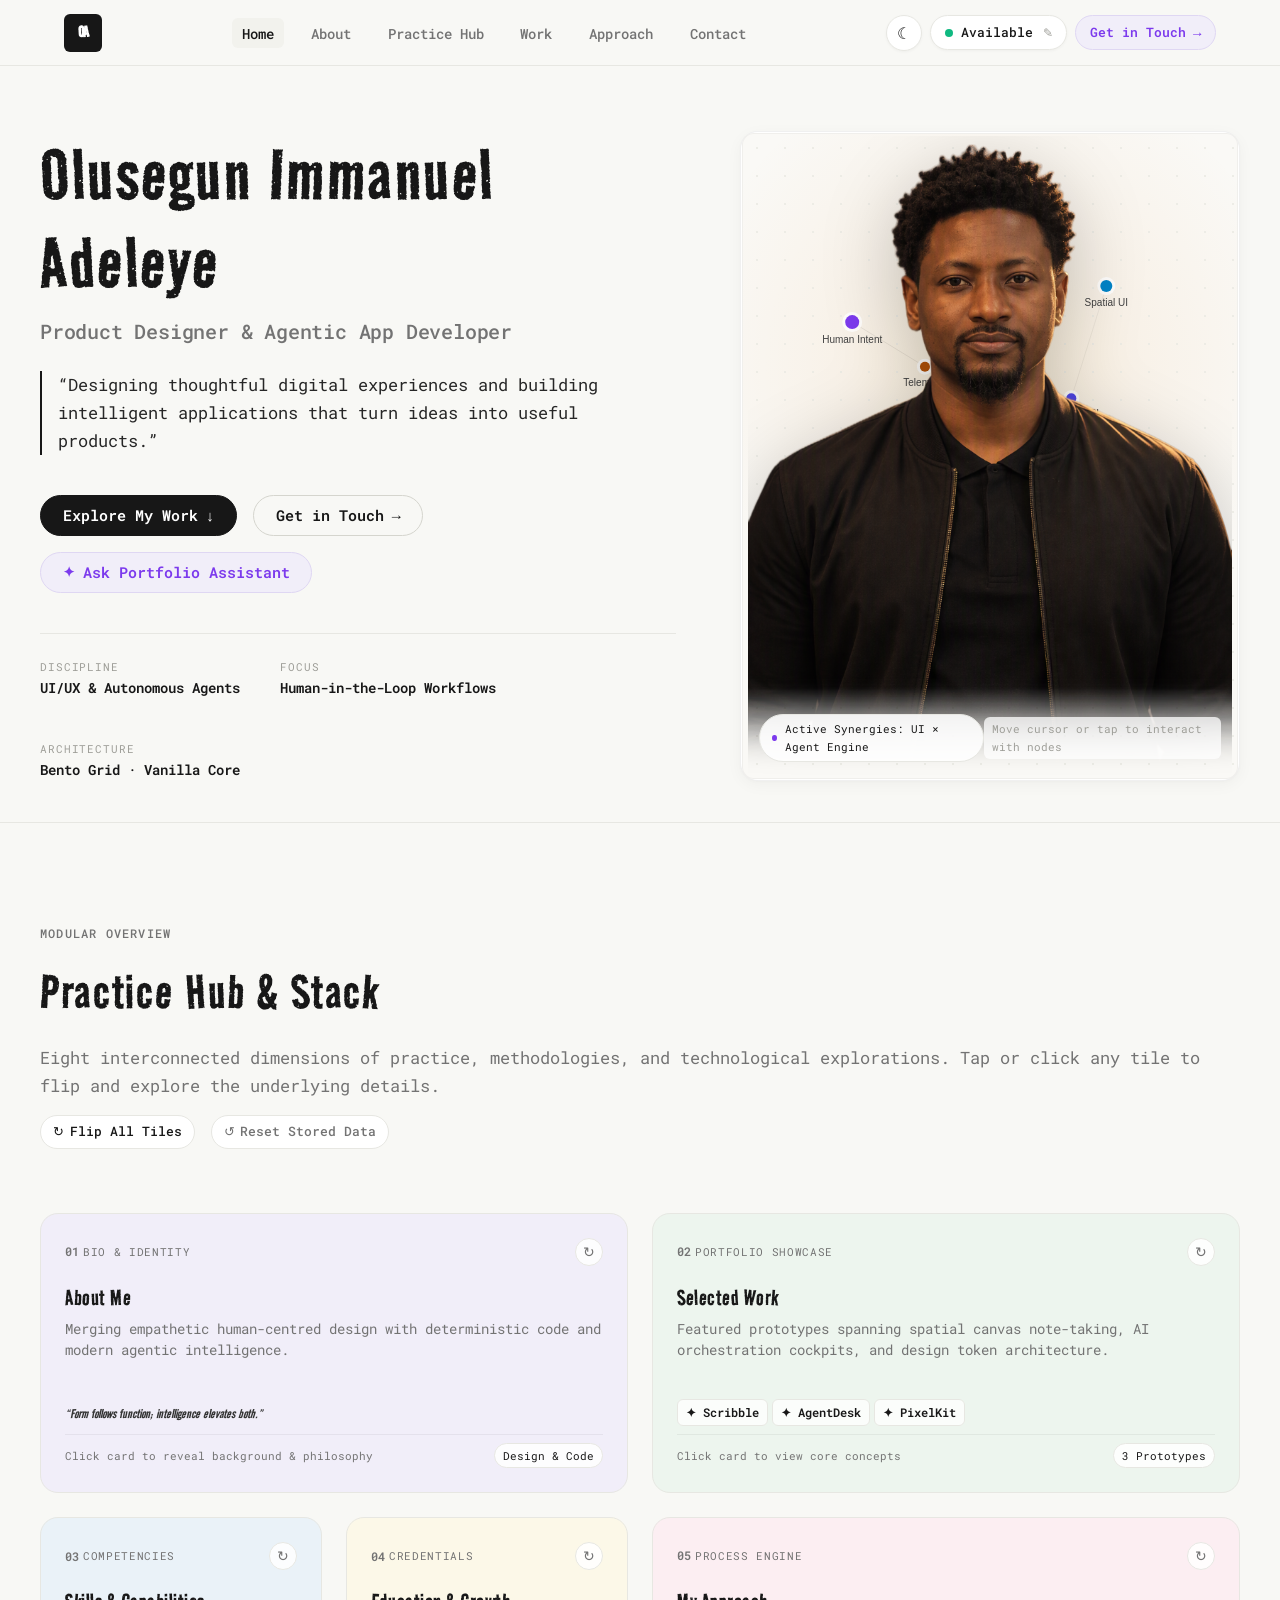
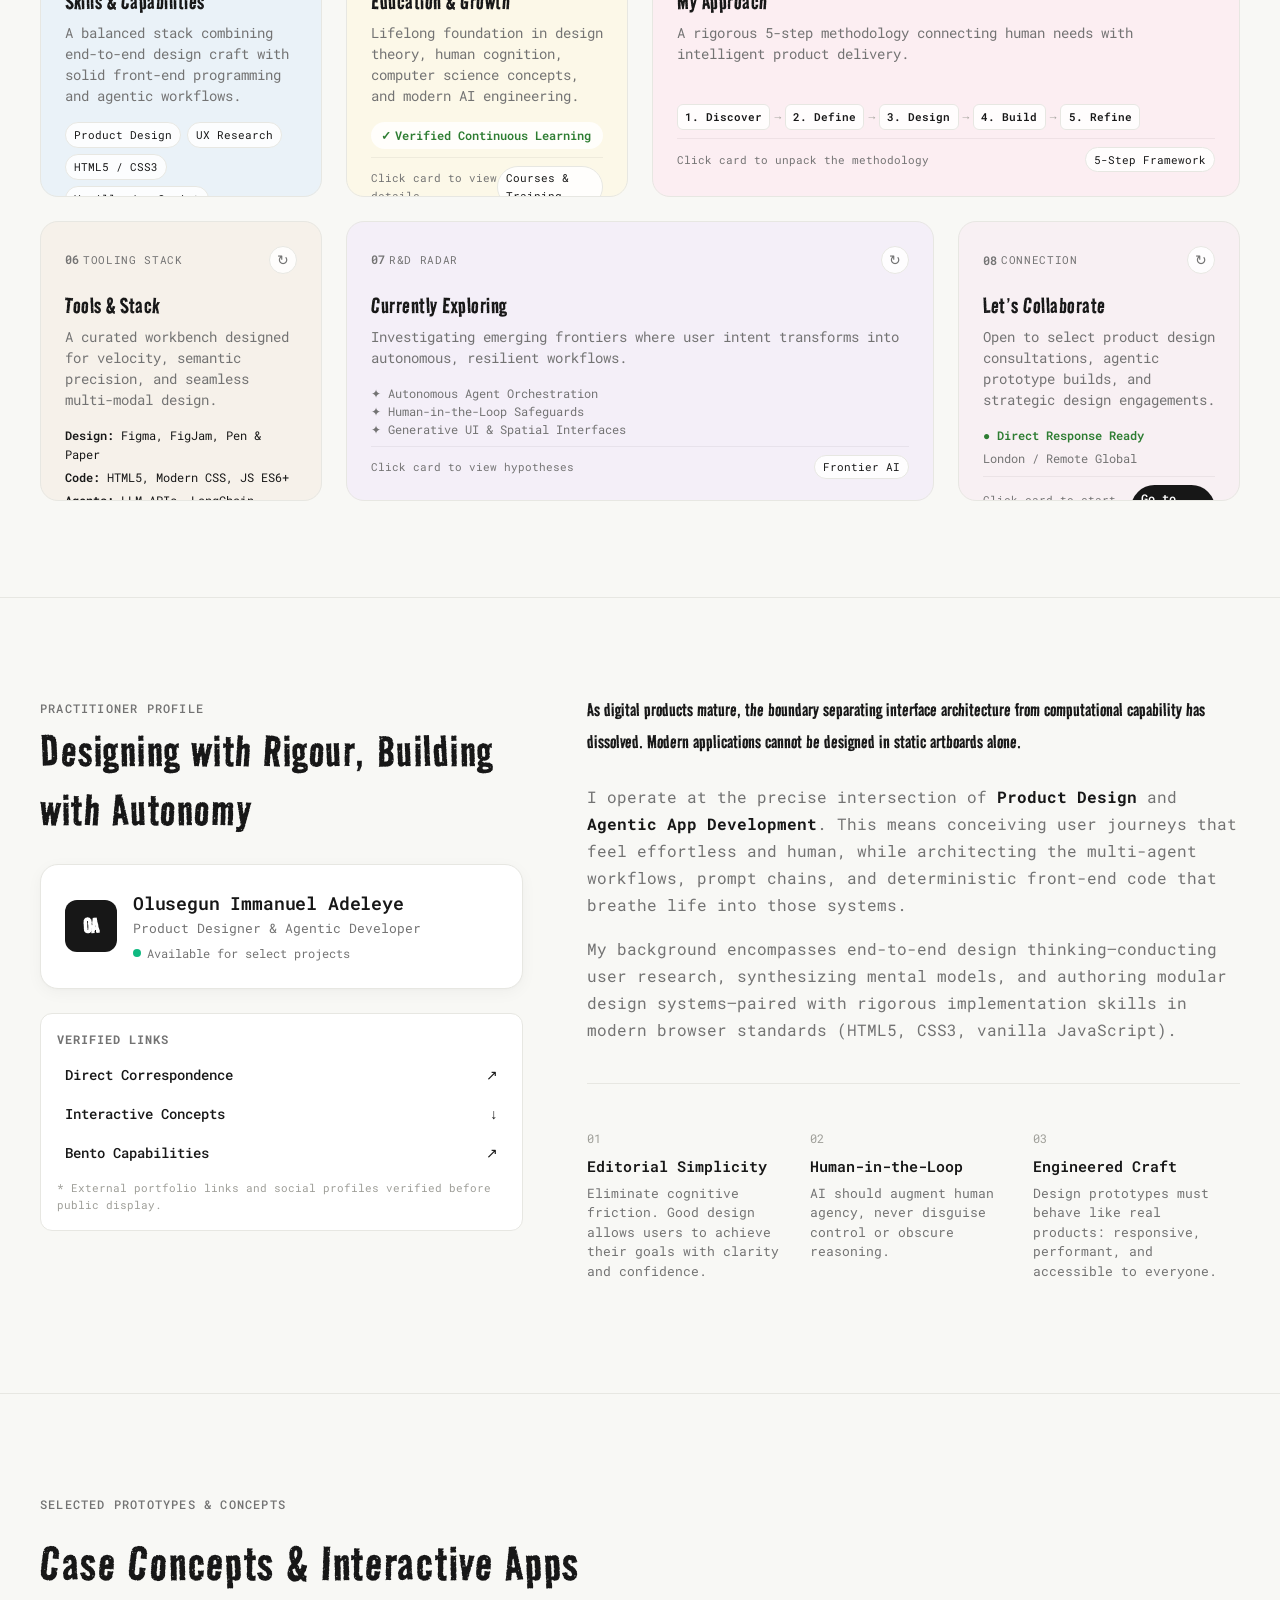
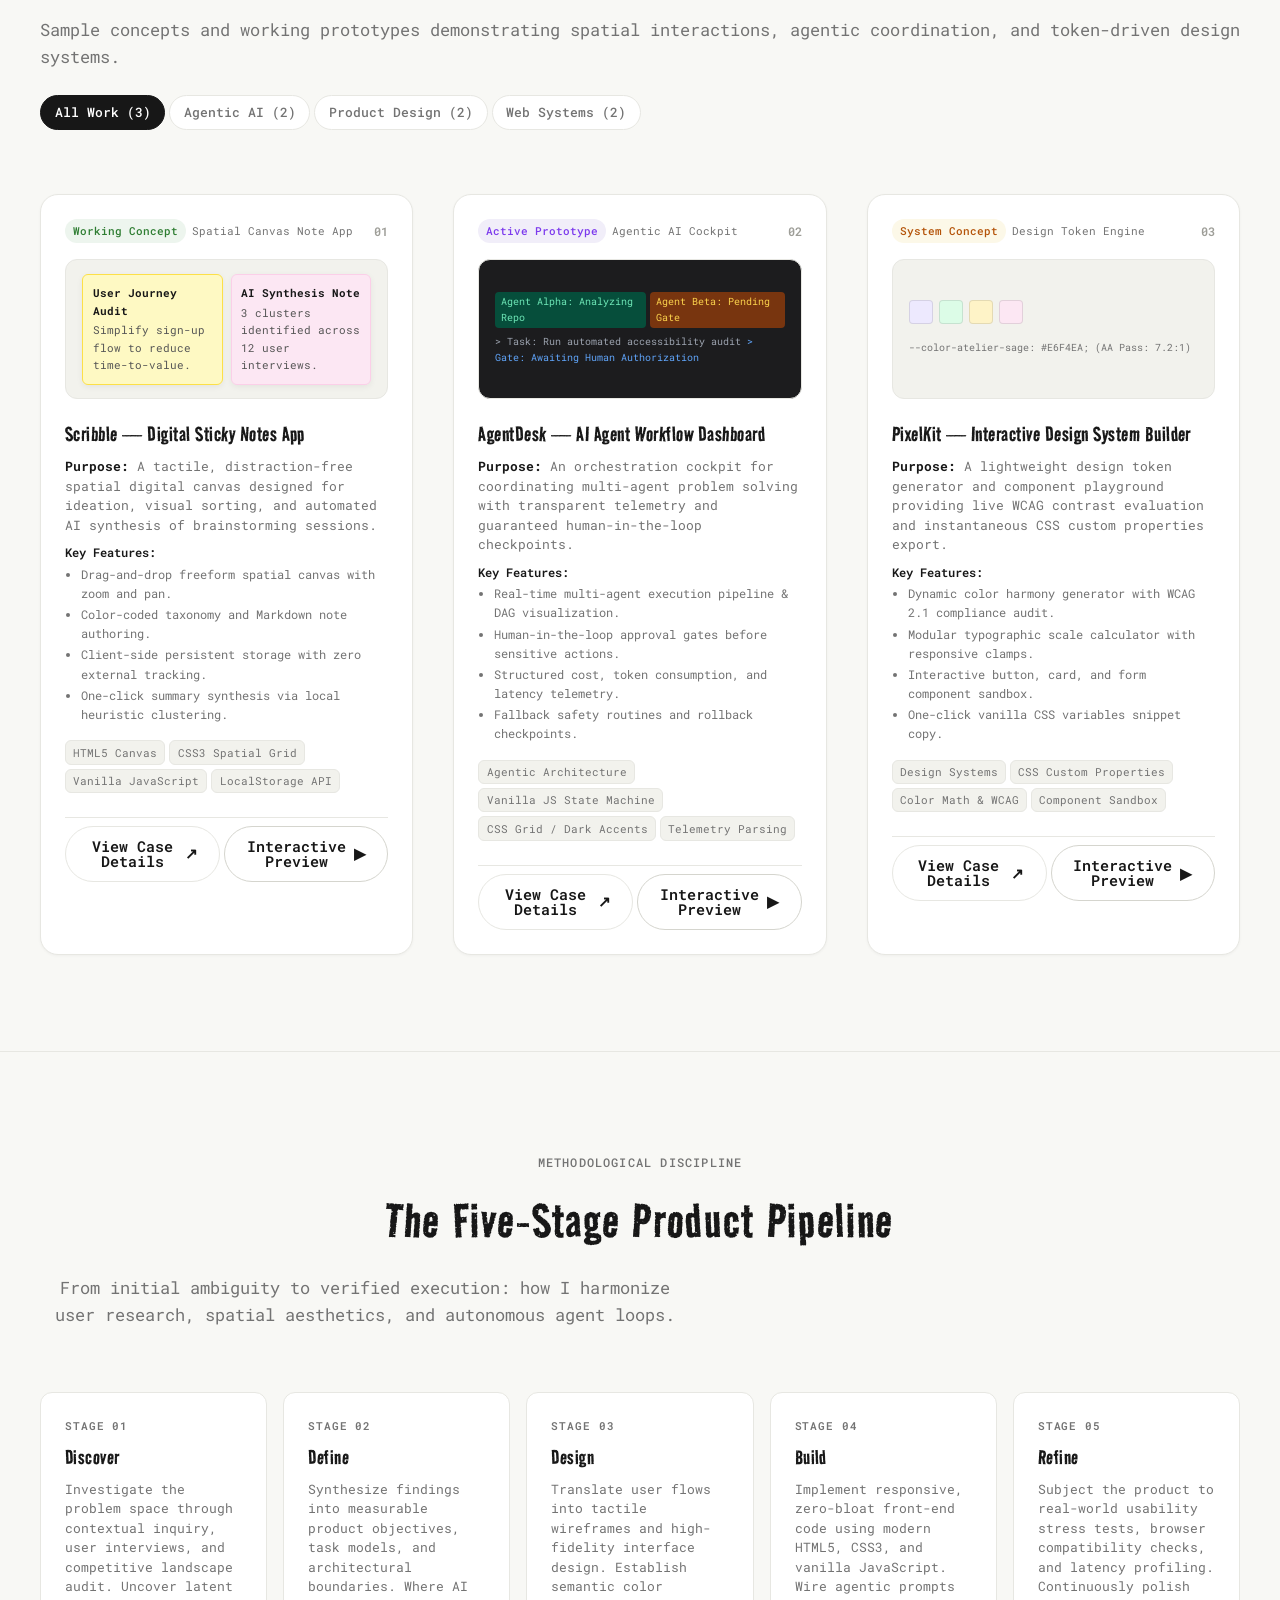
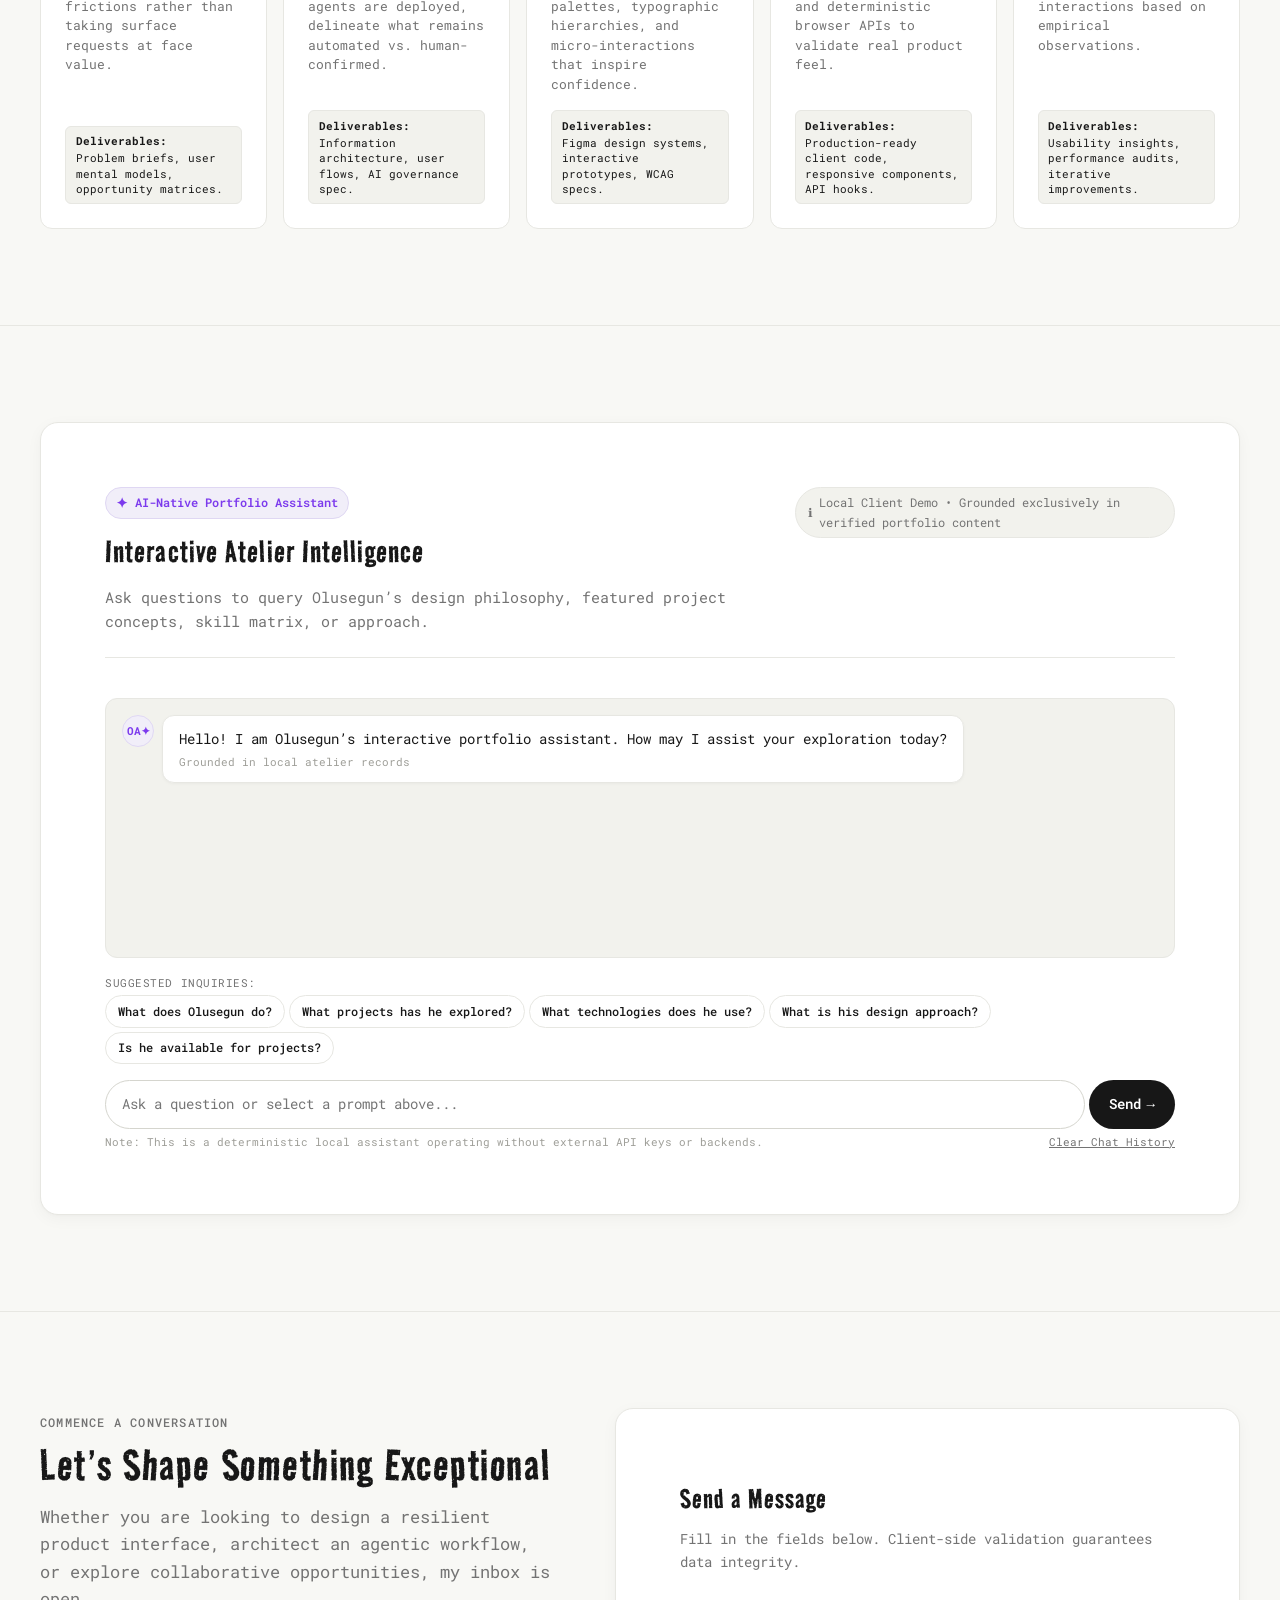
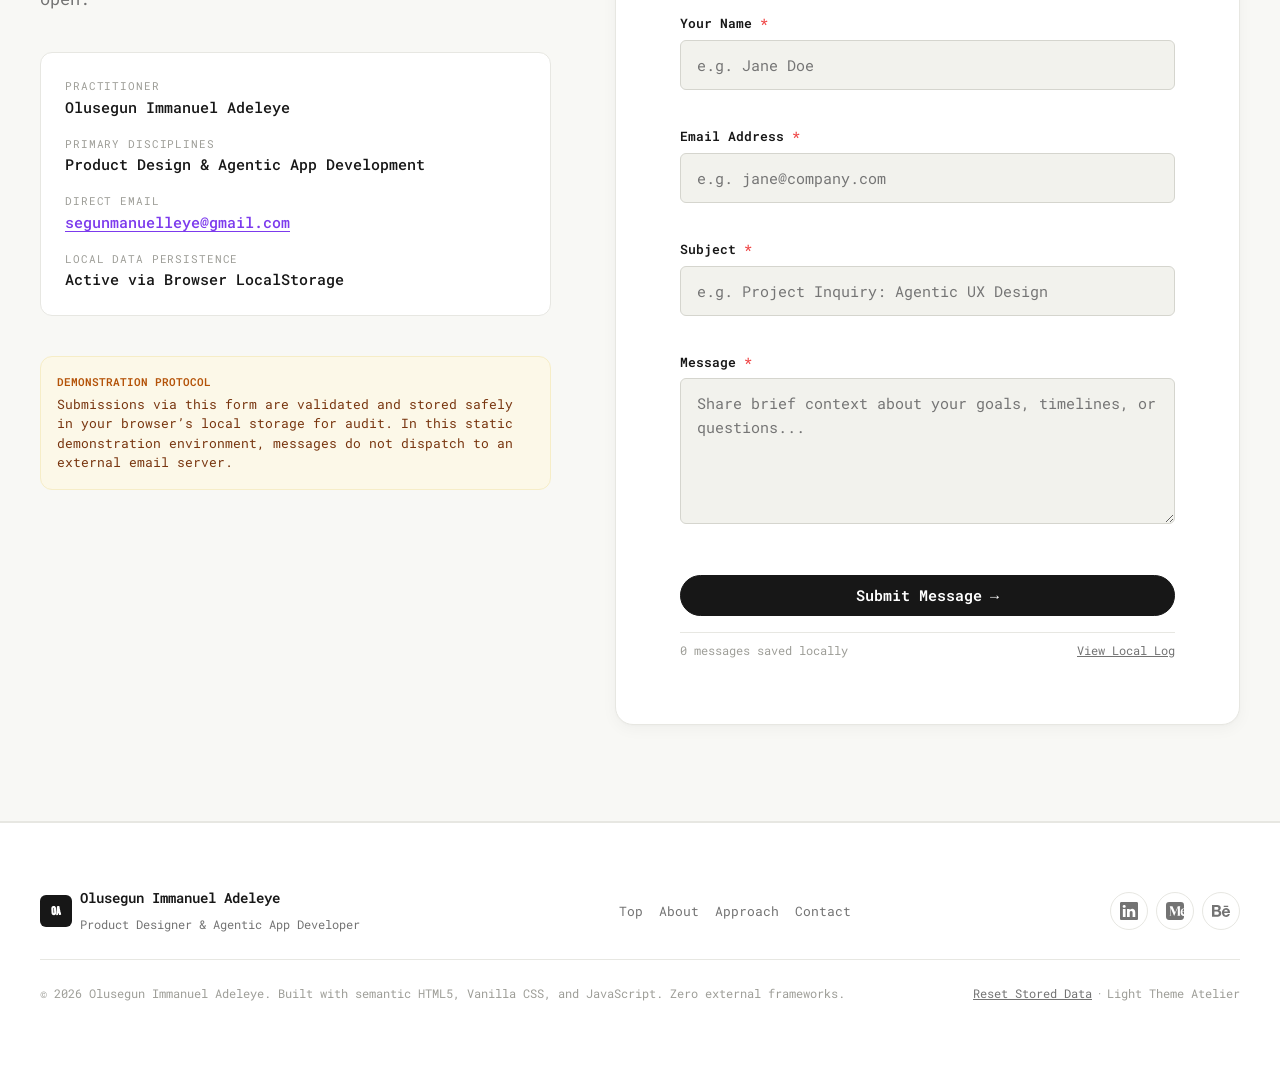
==== commit f13a2d85: "Replace Ask AI button in header with Get in Touch button linking to work section" ====
--- a/index.html
+++ b/index.html
@@ -100,11 +100,11 @@
           <span class="status-edit-hint" aria-hidden="true">✎</span>
         </button>
 
-        <!-- Assistant Trigger Button -->
-        <button id="assistant-trigger-btn" class="assistant-pill-btn" aria-label="Open AI Portfolio Assistant">
-          <span class="ai-sparkle-icon">✦</span>
-          <span>Ask AI</span>
-        </button>
+        <!-- Header CTA Action Pill -->
+        <a href="#work-section" id="header-touch-btn" class="assistant-pill-btn" aria-label="Get in Touch — View Selected Work & Project Showcase">
+          <span>Get in Touch</span>
+          <span class="btn-arrow" aria-hidden="true">→</span>
+        </a>
 
         <!-- Mobile Menu Toggle Button -->
         <button id="mobile-menu-toggle" class="mobile-menu-btn" aria-label="Open mobile navigation menu"
--- a/styles.css
+++ b/styles.css
@@ -545,11 +545,11 @@
   margin-left: 2px;
 }
 
-/* Assistant Trigger Button */
+/* Header Touch Action Pill */
 .assistant-pill-btn {
   display: inline-flex;
   align-items: center;
-  gap: 0.4rem;
+  gap: 0.45rem;
   padding: 0.4rem 0.85rem;
   background-color: var(--pastel-lavender-bg);
   border: 1px solid var(--pastel-lavender-border);
@@ -557,12 +557,26 @@
   border-radius: var(--radius-pill);
   font-size: 0.8125rem;
   font-weight: 600;
+  text-decoration: none;
+  cursor: pointer;
   transition: all var(--transition-fast);
 }
 
 .assistant-pill-btn:hover {
   background-color: #e5def5;
+  color: var(--pastel-lavender-accent);
   transform: translateY(-1px);
+}
+
+.assistant-pill-btn .btn-arrow {
+  display: inline-block;
+  font-size: 0.875rem;
+  line-height: 1;
+  transition: transform var(--transition-fast);
+}
+
+.assistant-pill-btn:hover .btn-arrow {
+  transform: translateX(3px);
 }
 
 .ai-sparkle-icon {
@@ -786,7 +800,7 @@
   background-color: var(--bg-card);
   border: 0.05px solid rgba(0, 0, 0, 0.06);
   border-radius: var(--radius-lg);
-  padding: 4px;
+  padding: 1px;
   box-shadow: var(--shadow-card);
   position: relative;
   width: 100%;
@@ -3232,8 +3246,13 @@
     border-radius: 50%;
   }
 
-  .assistant-pill-btn>span:not(.ai-sparkle-icon) {
+  .assistant-pill-btn > span:not(.btn-arrow):not(.ai-sparkle-icon) {
     display: none;
+  }
+
+  .assistant-pill-btn .btn-arrow {
+    font-size: 1rem;
+    line-height: 1;
   }
 
   .hero-visual-card {
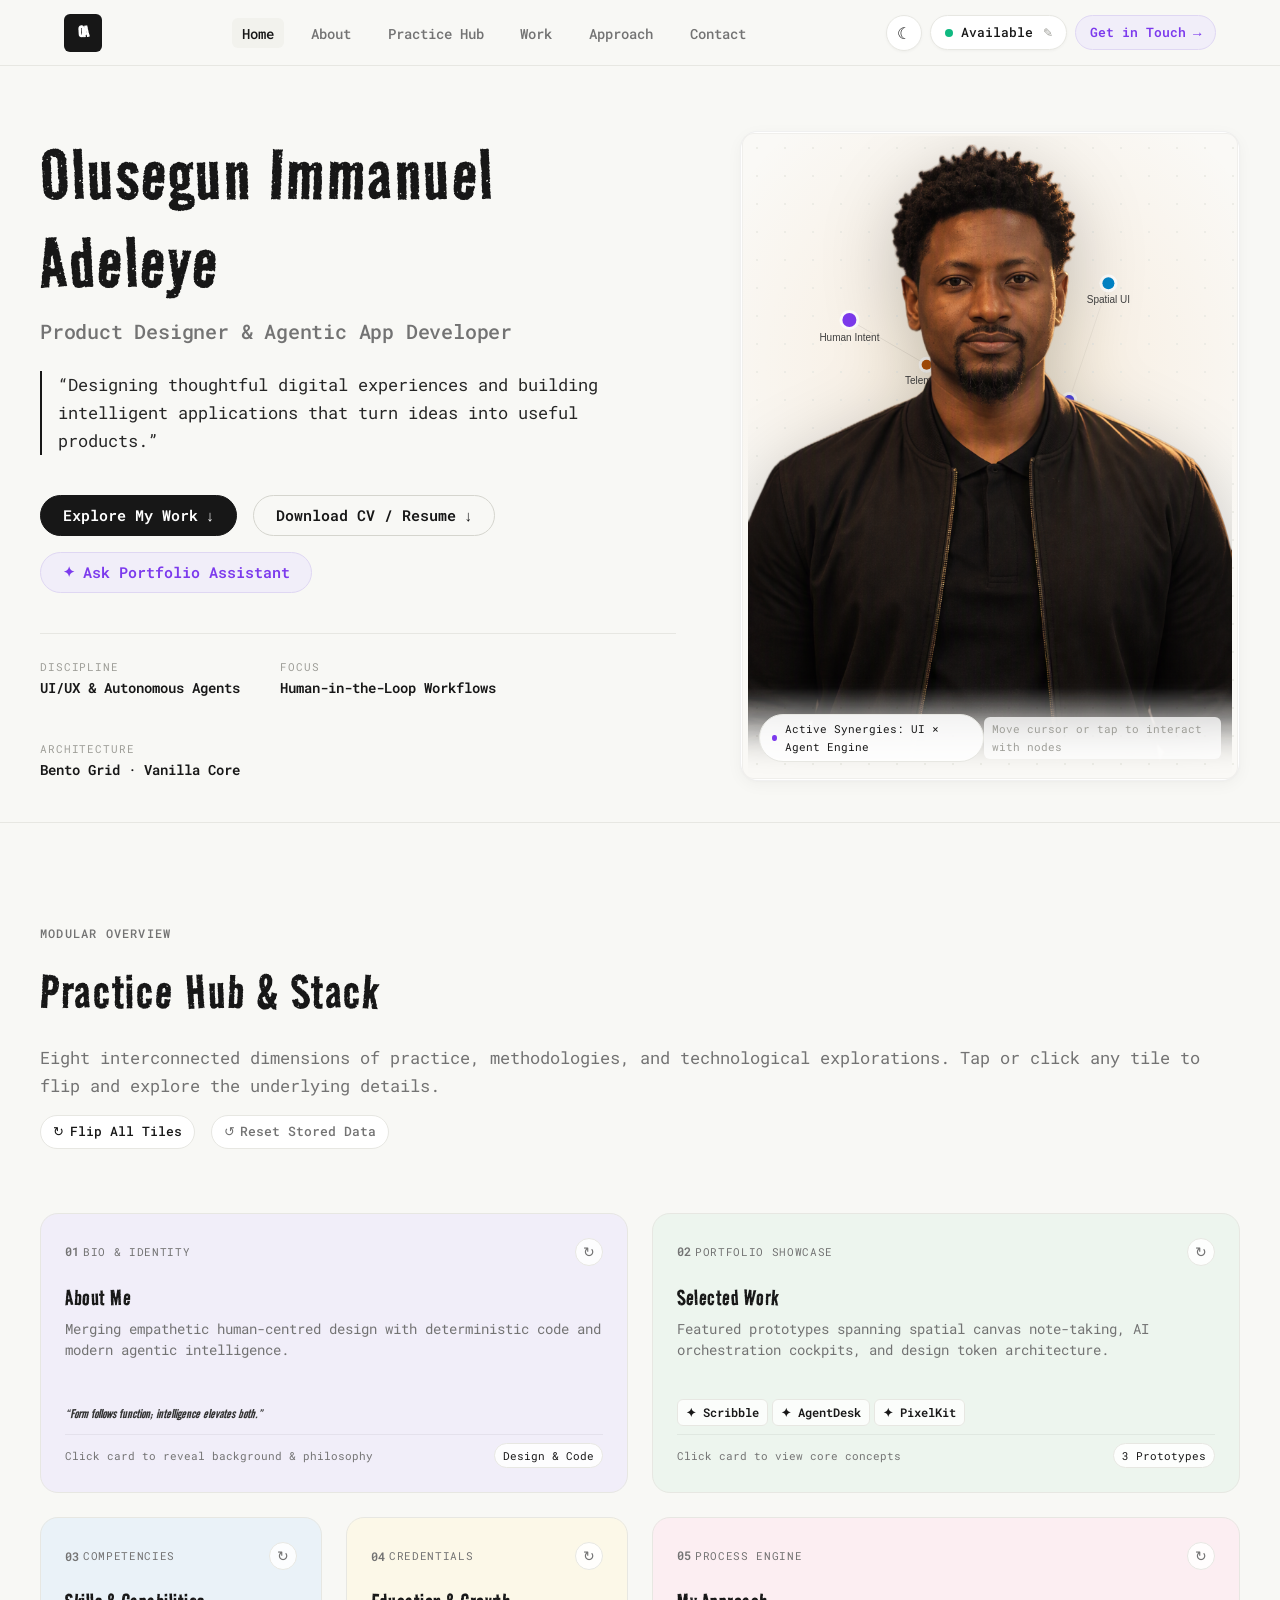
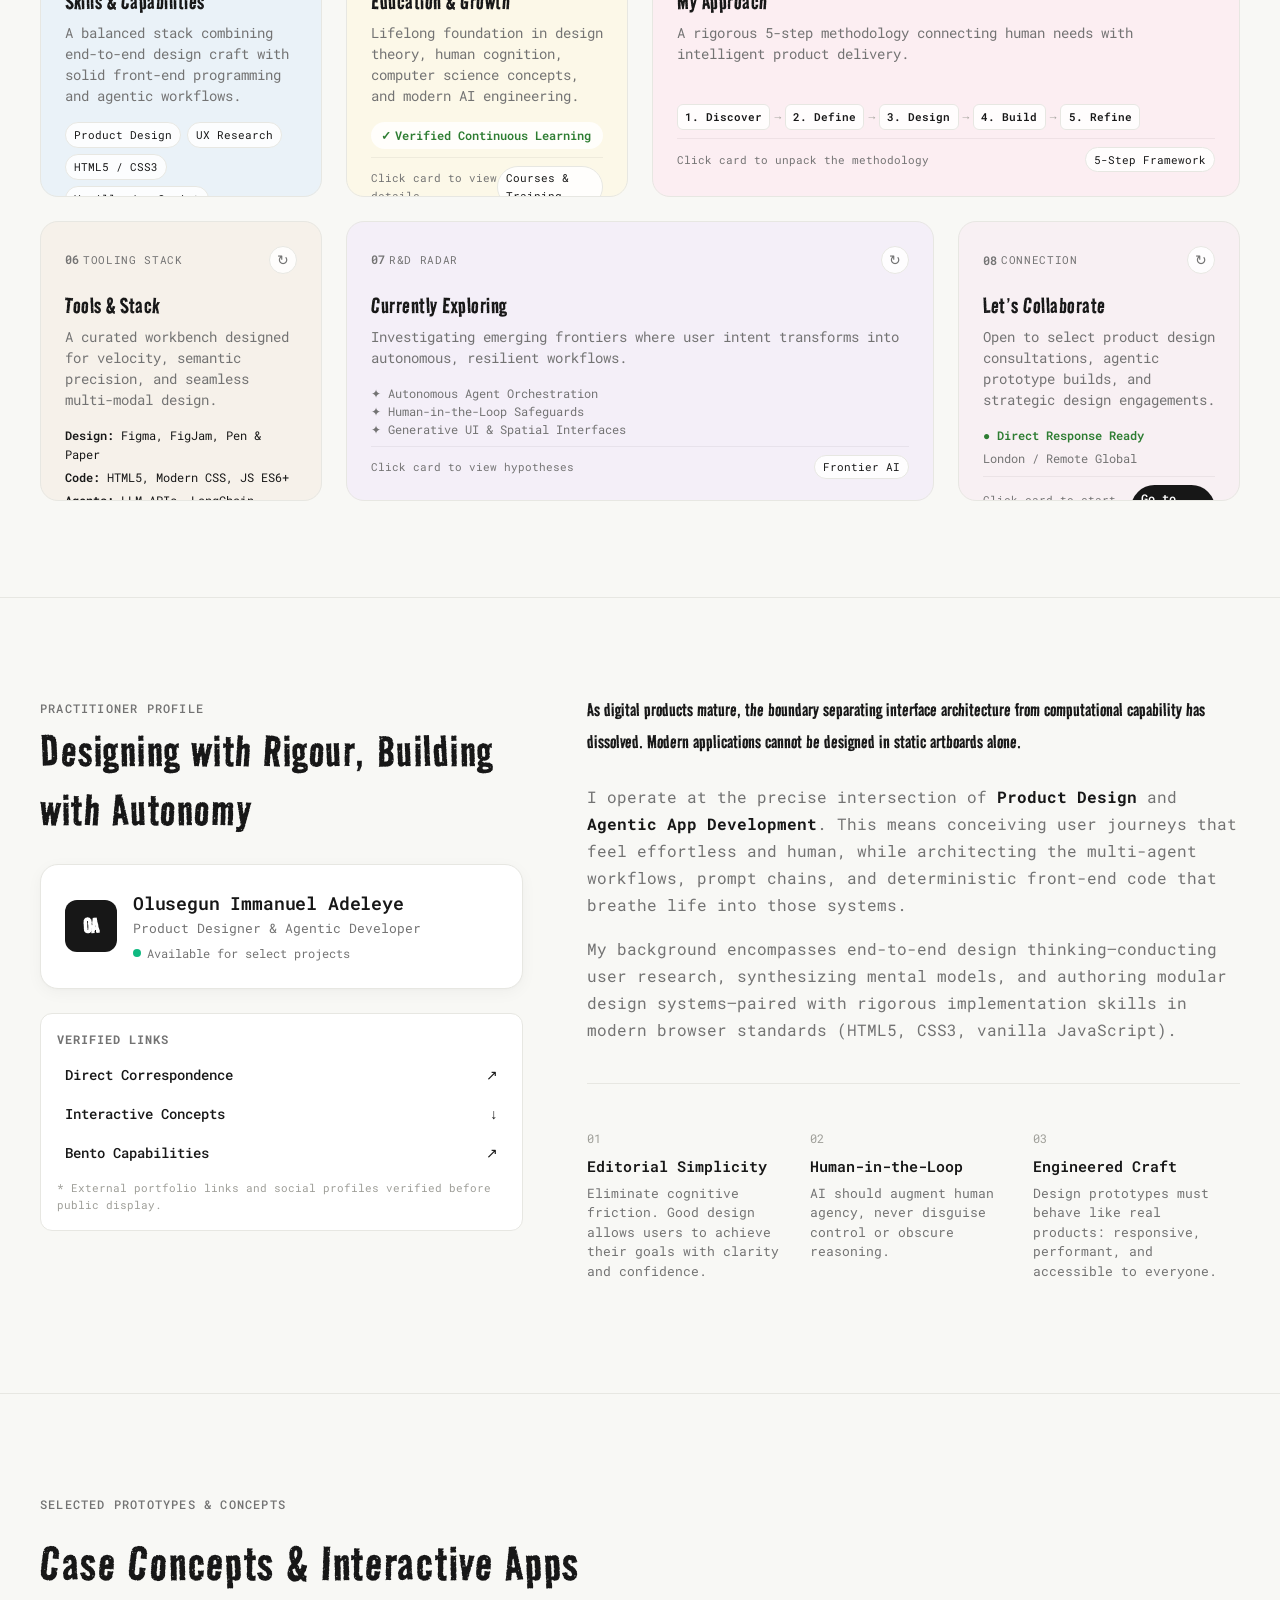
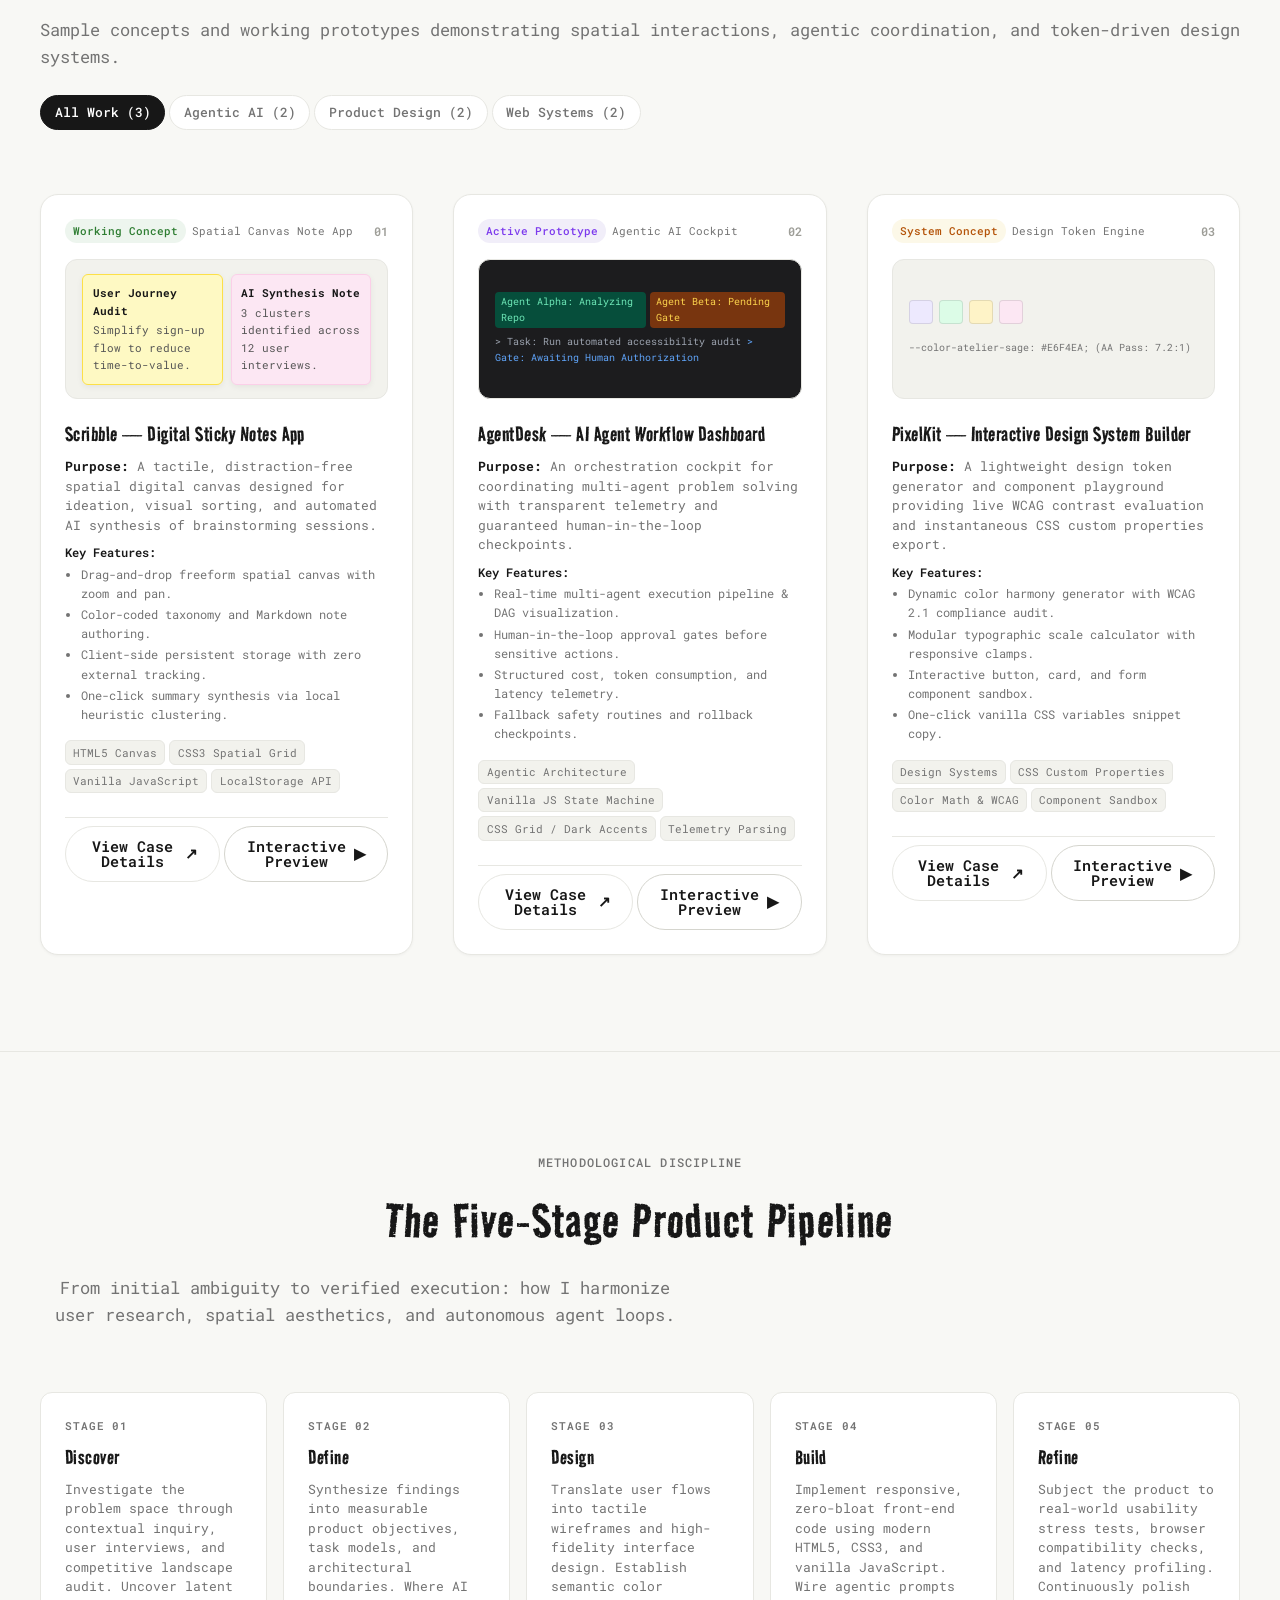
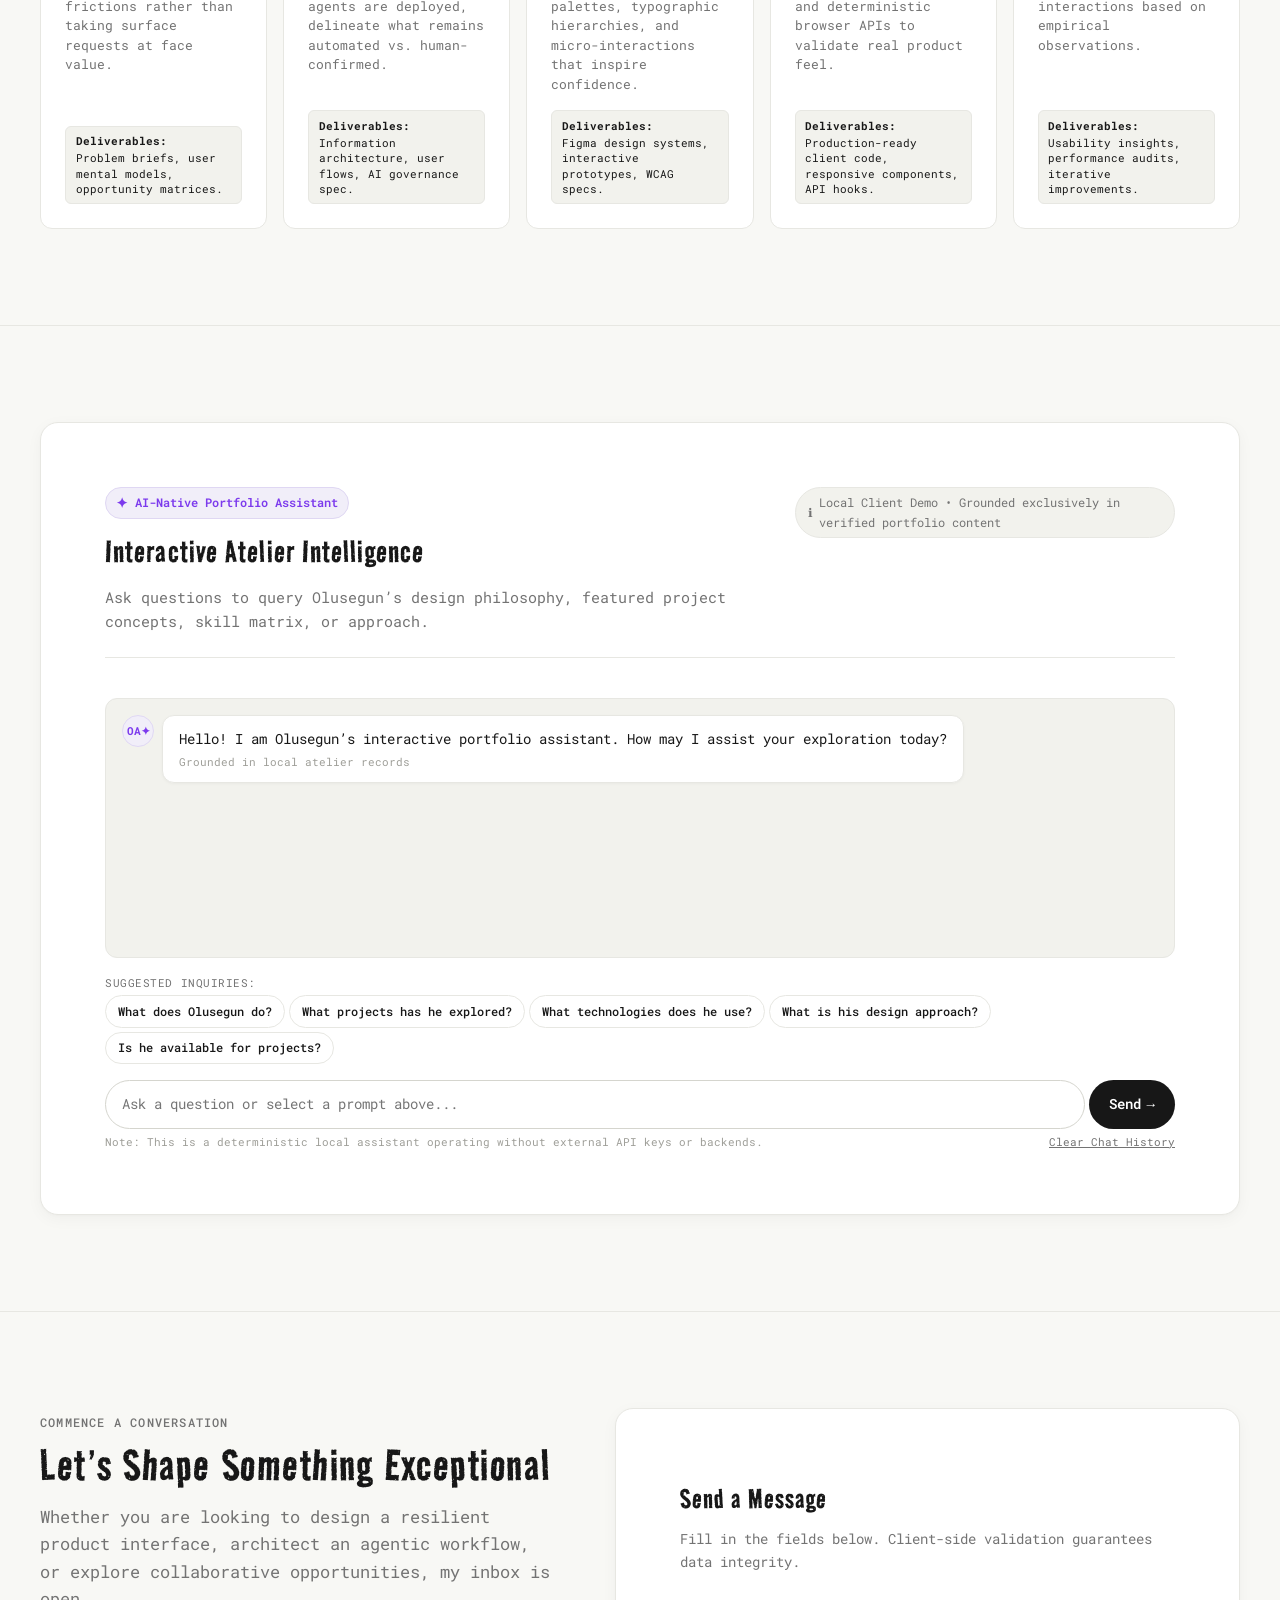
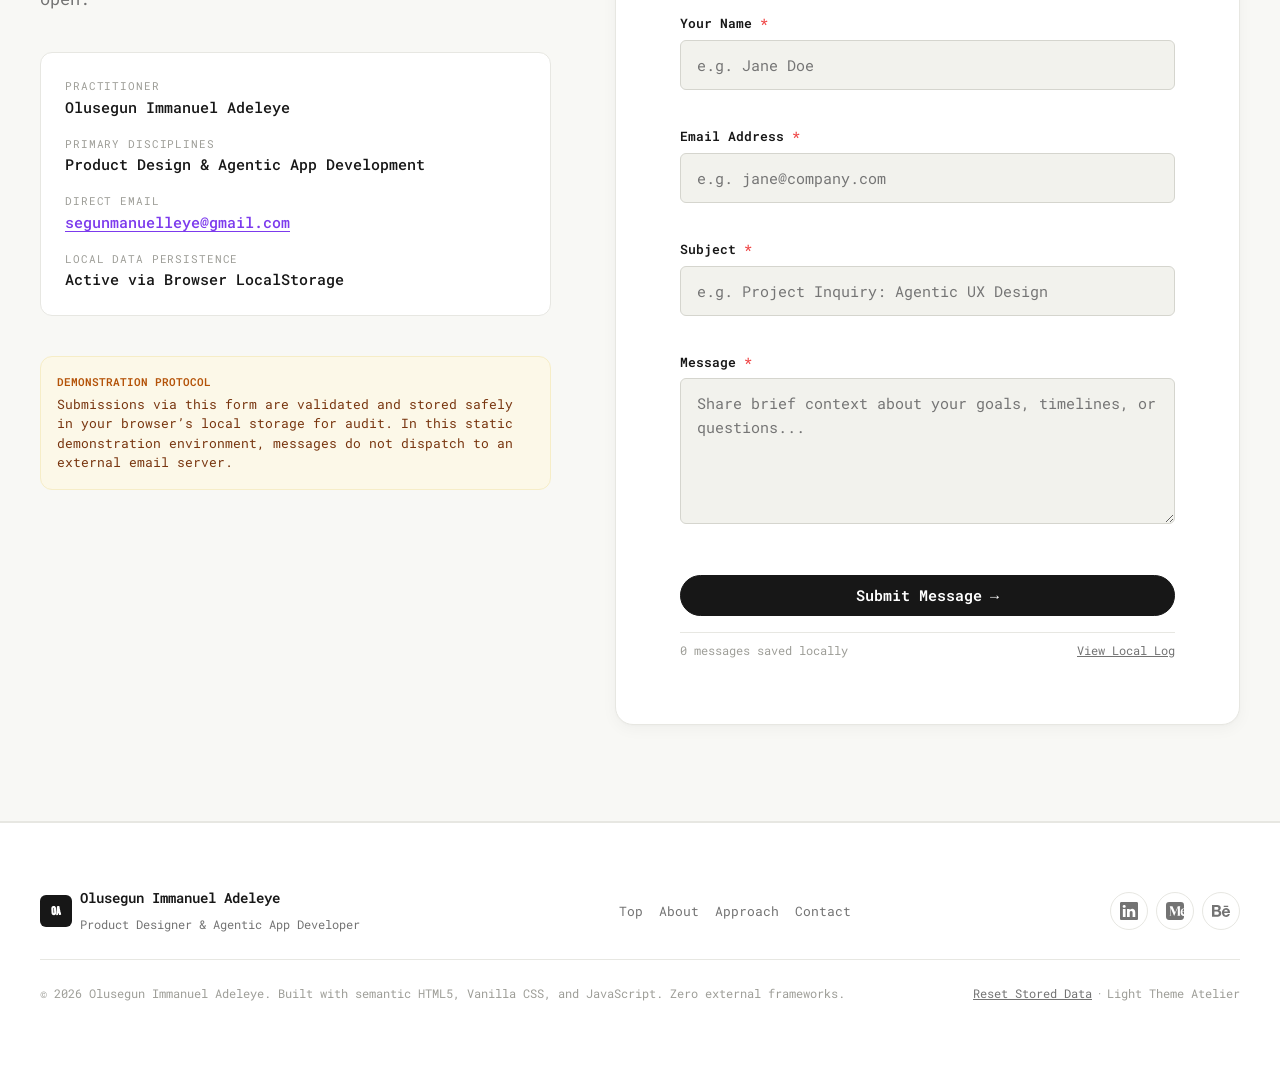
==== commit 8cd4031c: "Replace Get in Touch button with Download CV / Resume button linking to CV in hero" ====
--- a/index.html
+++ b/index.html
@@ -156,11 +156,11 @@
           <div class="hero-cta-group">
             <a href="#work-section" class="btn btn-primary">
               <span>Explore My Work</span>
-              <span class="btn-arrow">↓</span>
+              <span class="btn-arrow btn-arrow-down">↓</span>
             </a>
-            <a href="#contact-section" class="btn btn-secondary">
-              <span>Get in Touch</span>
-              <span class="btn-arrow">→</span>
+            <a href="https://oluseguncv.tiiny.site/" target="_blank" rel="noopener noreferrer" class="btn btn-secondary" aria-label="Download CV / Resume (opens in a new tab)">
+              <span>Download CV / Resume</span>
+              <span class="btn-arrow btn-arrow-down">↓</span>
             </a>
             <button id="quick-assistant-btn" class="btn btn-tertiary">
               <span class="ai-sparkle-icon">✦</span>
--- a/styles.css
+++ b/styles.css
@@ -340,11 +340,20 @@
 }
 
 .btn-arrow {
+  display: inline-block;
   transition: transform var(--transition-fast);
 }
 
 .btn:hover .btn-arrow {
   transform: translateX(2px);
+}
+
+.btn-arrow-down {
+  display: inline-block;
+}
+
+.btn:hover .btn-arrow-down {
+  transform: translateY(2px);
 }
 
 .full-width {
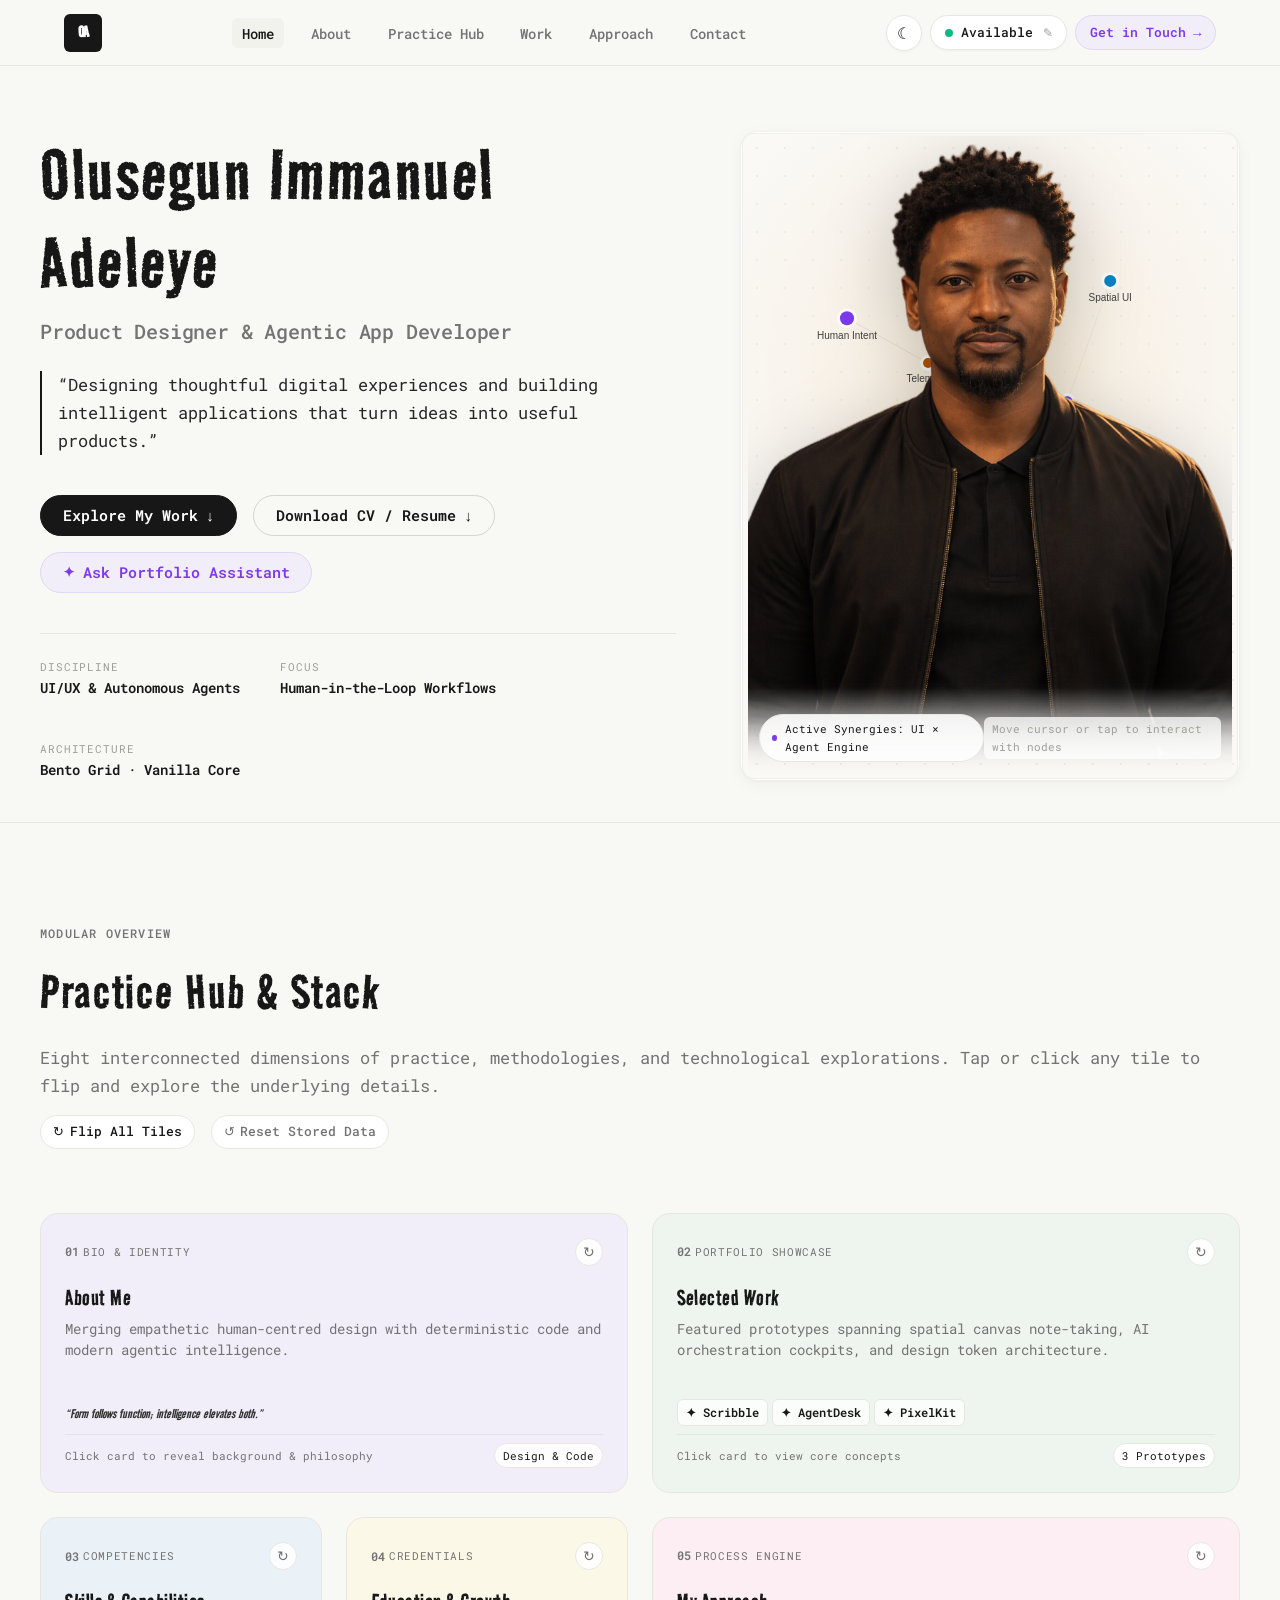
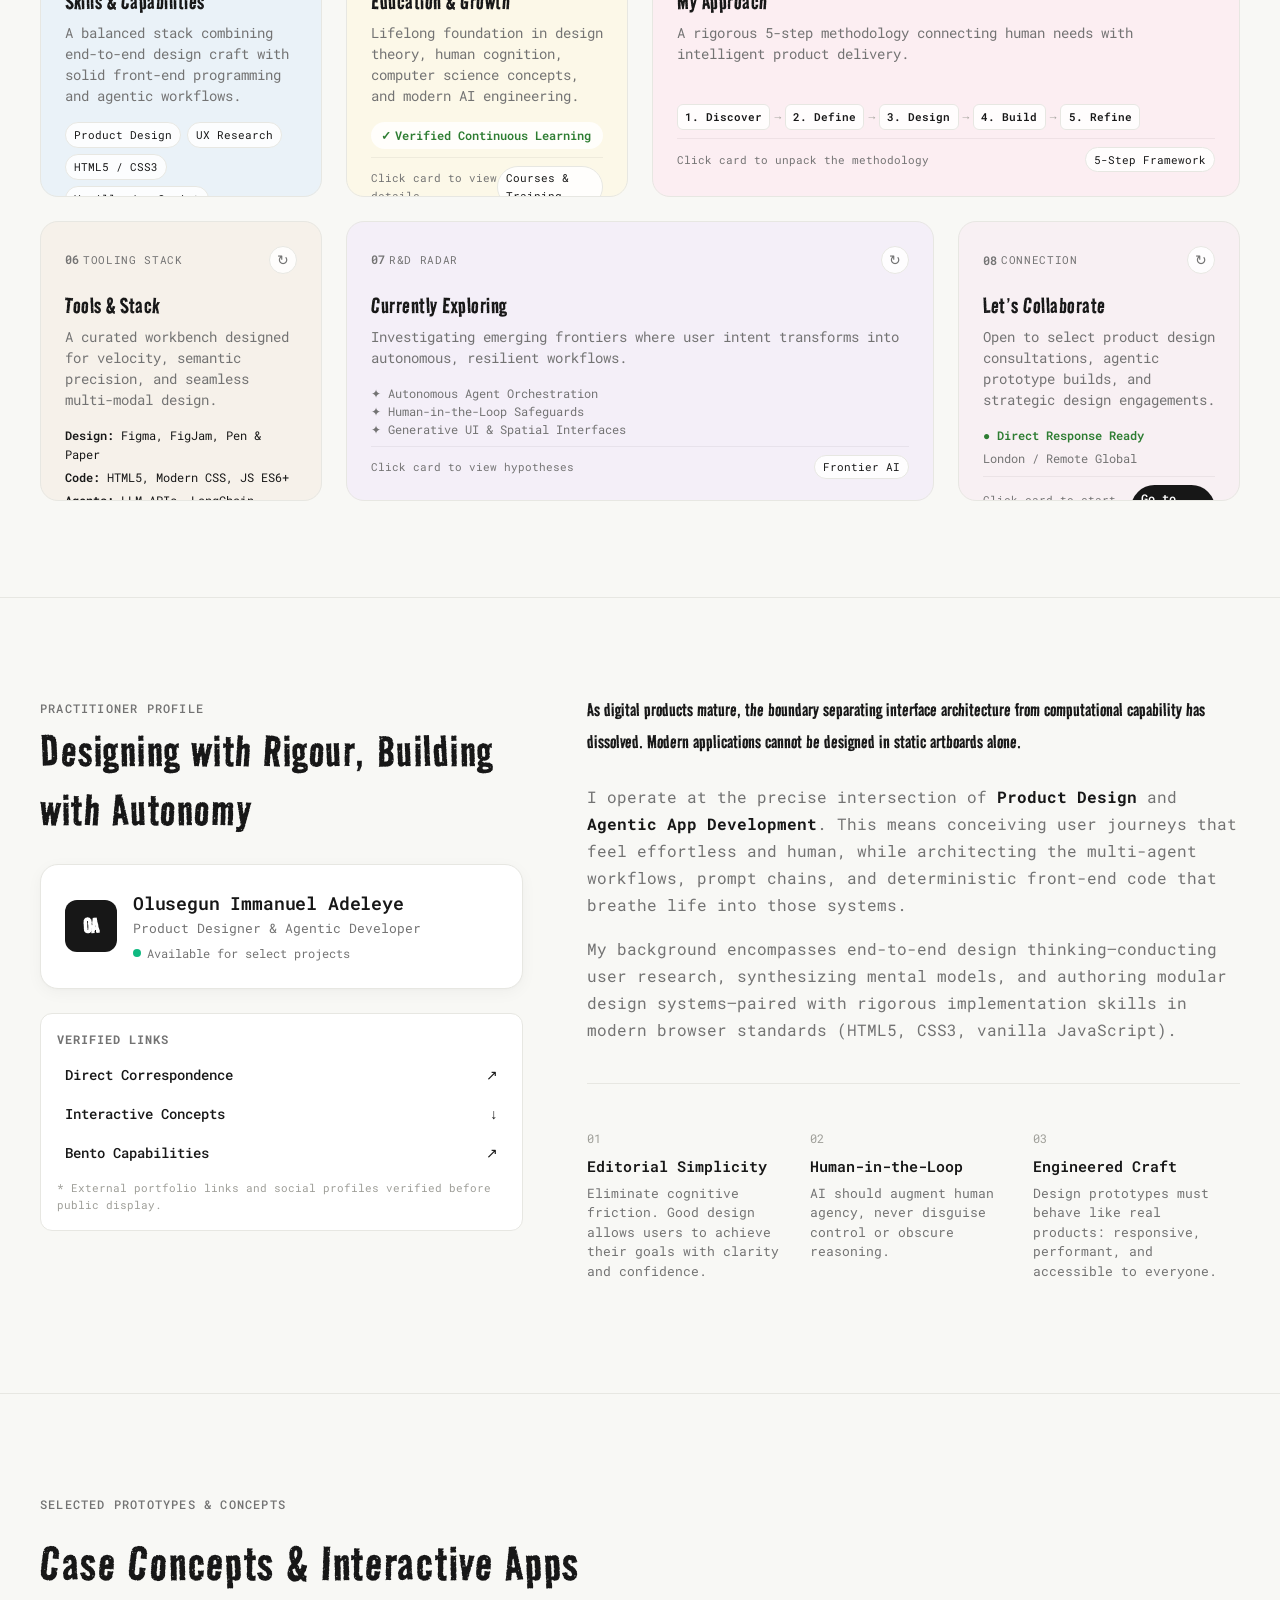
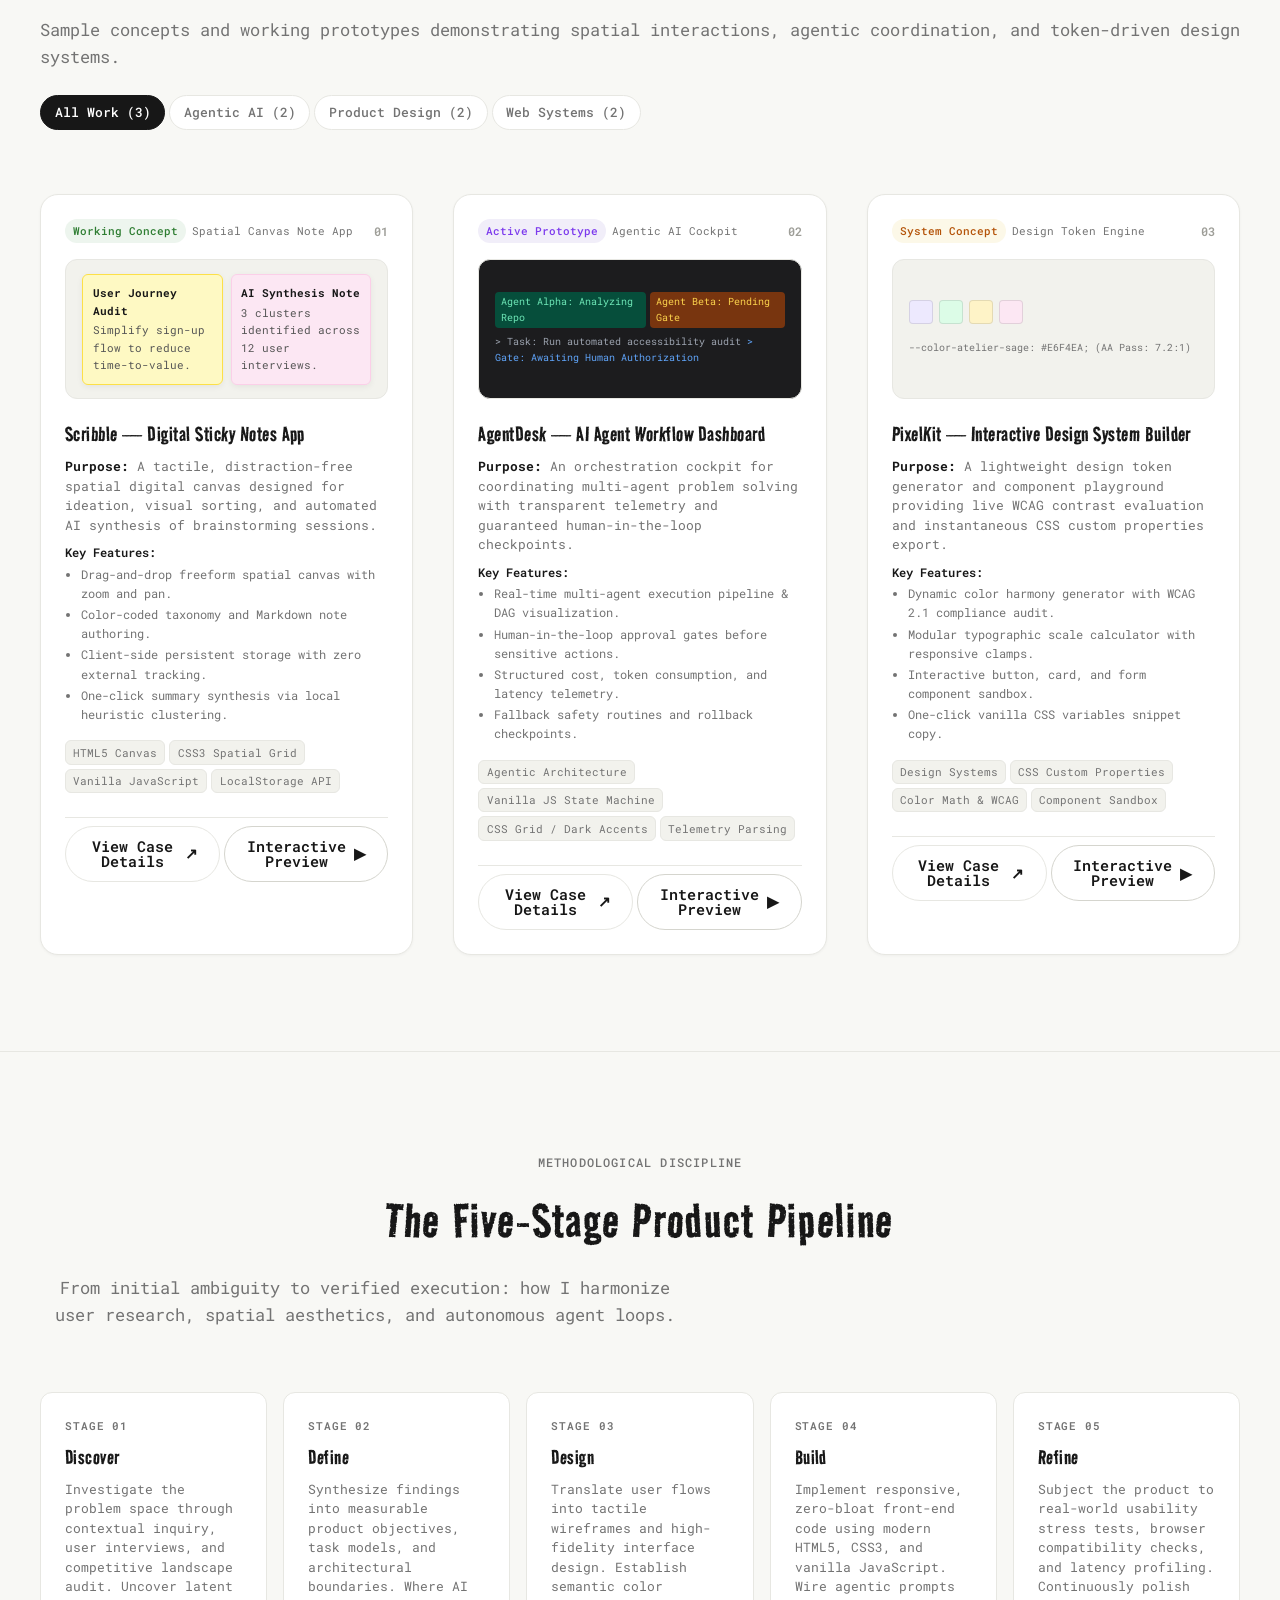
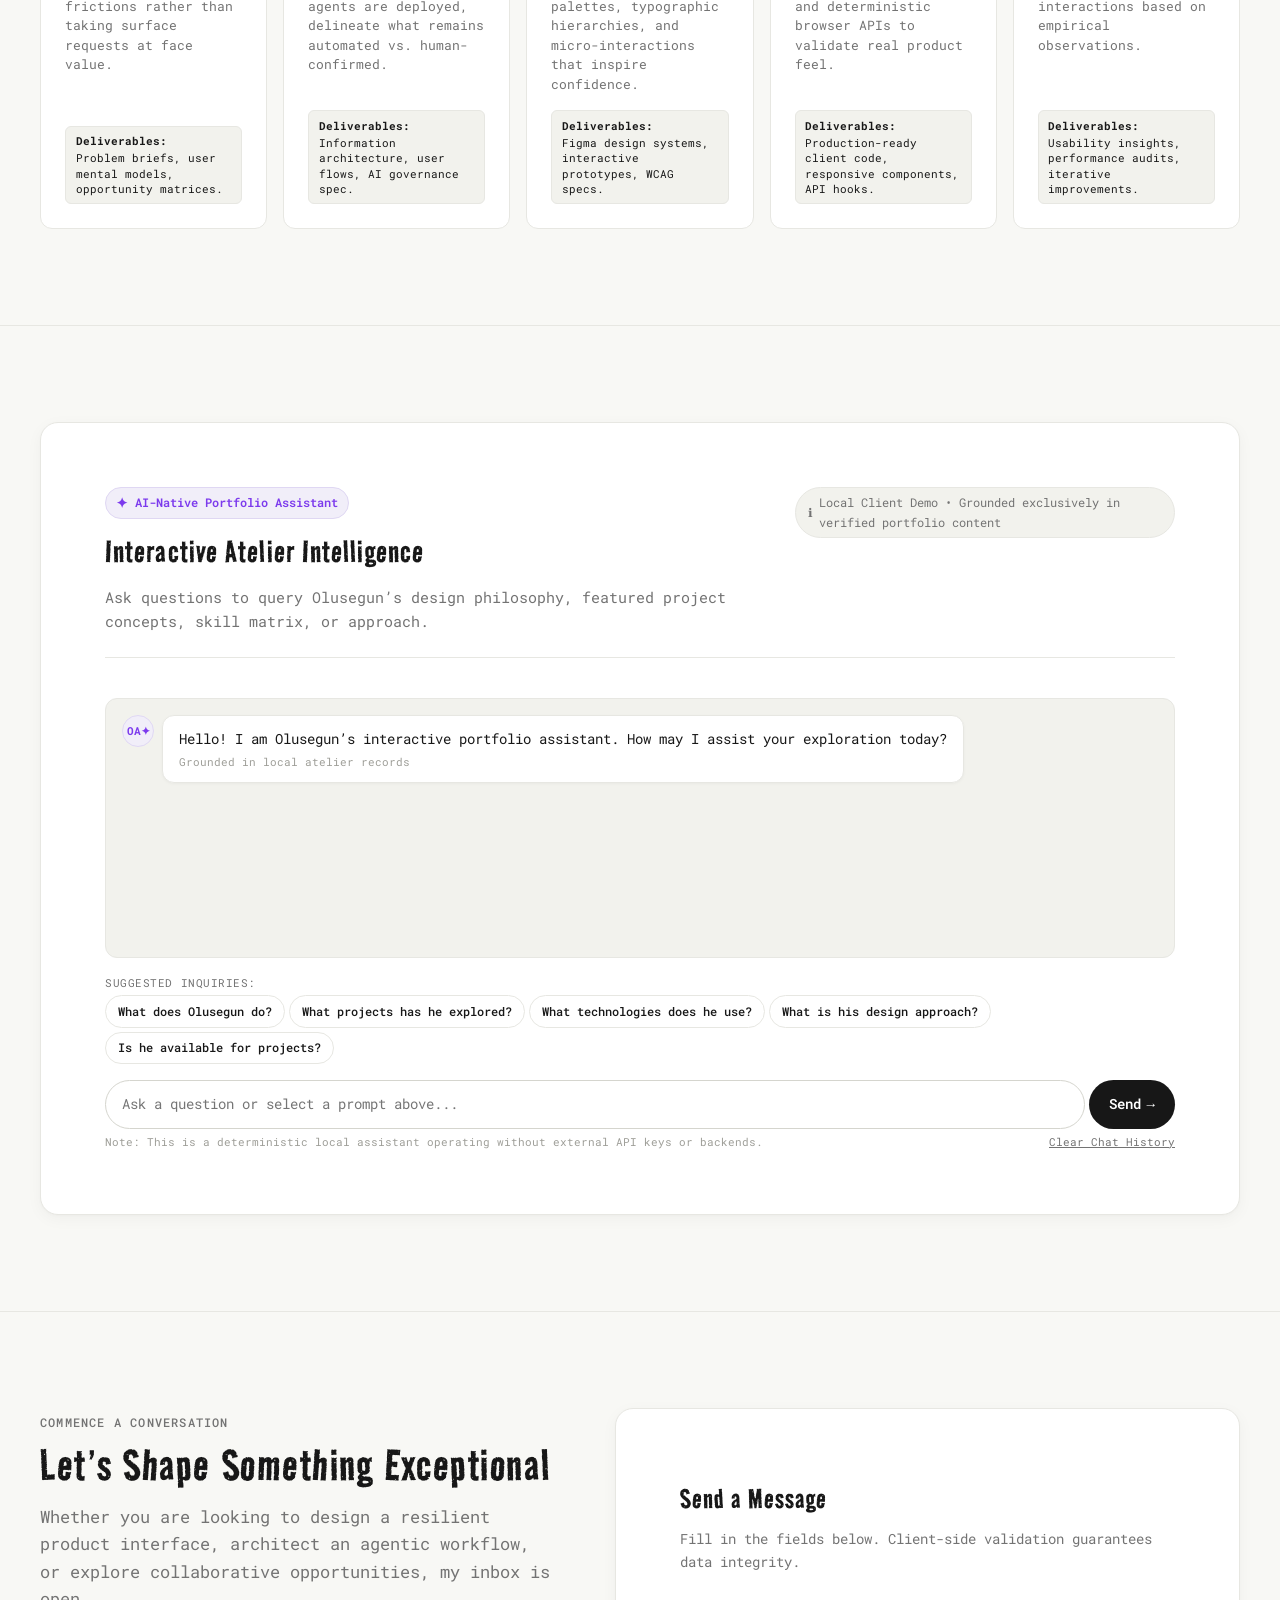
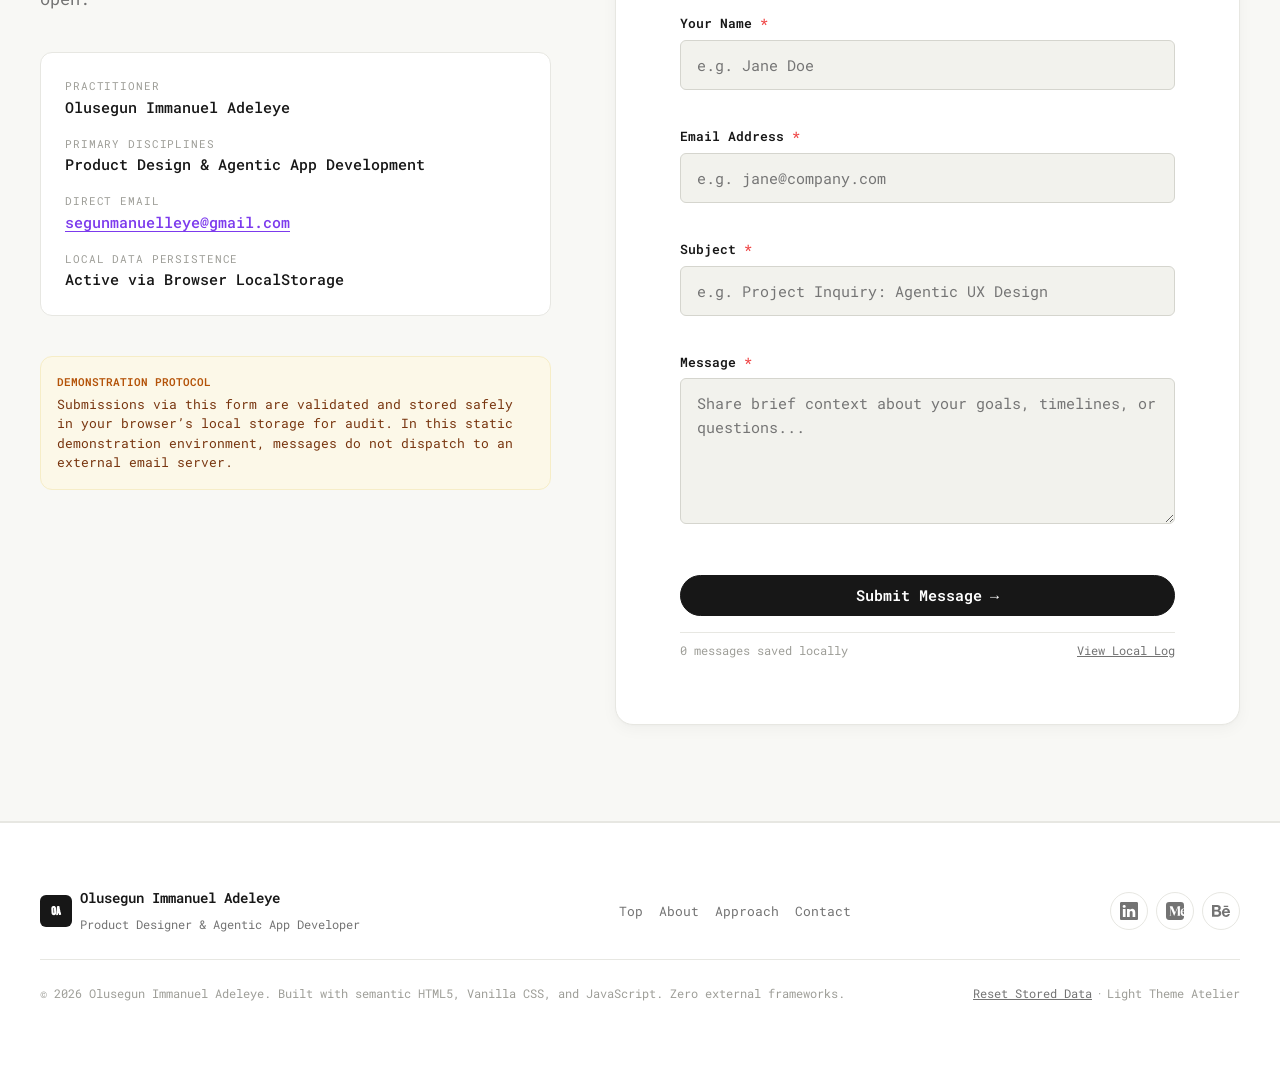
==== commit a2464f1f: "Redirect header Get in Touch button to contact form and submissions section" ====
--- a/index.html
+++ b/index.html
@@ -101,7 +101,7 @@
         </button>
 
         <!-- Header CTA Action Pill -->
-        <a href="#work-section" id="header-touch-btn" class="assistant-pill-btn" aria-label="Get in Touch — View Selected Work & Project Showcase">
+        <a href="#contact-section" id="header-touch-btn" class="assistant-pill-btn" aria-label="Get in Touch — Contact Form & Persistent Submissions">
           <span>Get in Touch</span>
           <span class="btn-arrow" aria-hidden="true">→</span>
         </a>
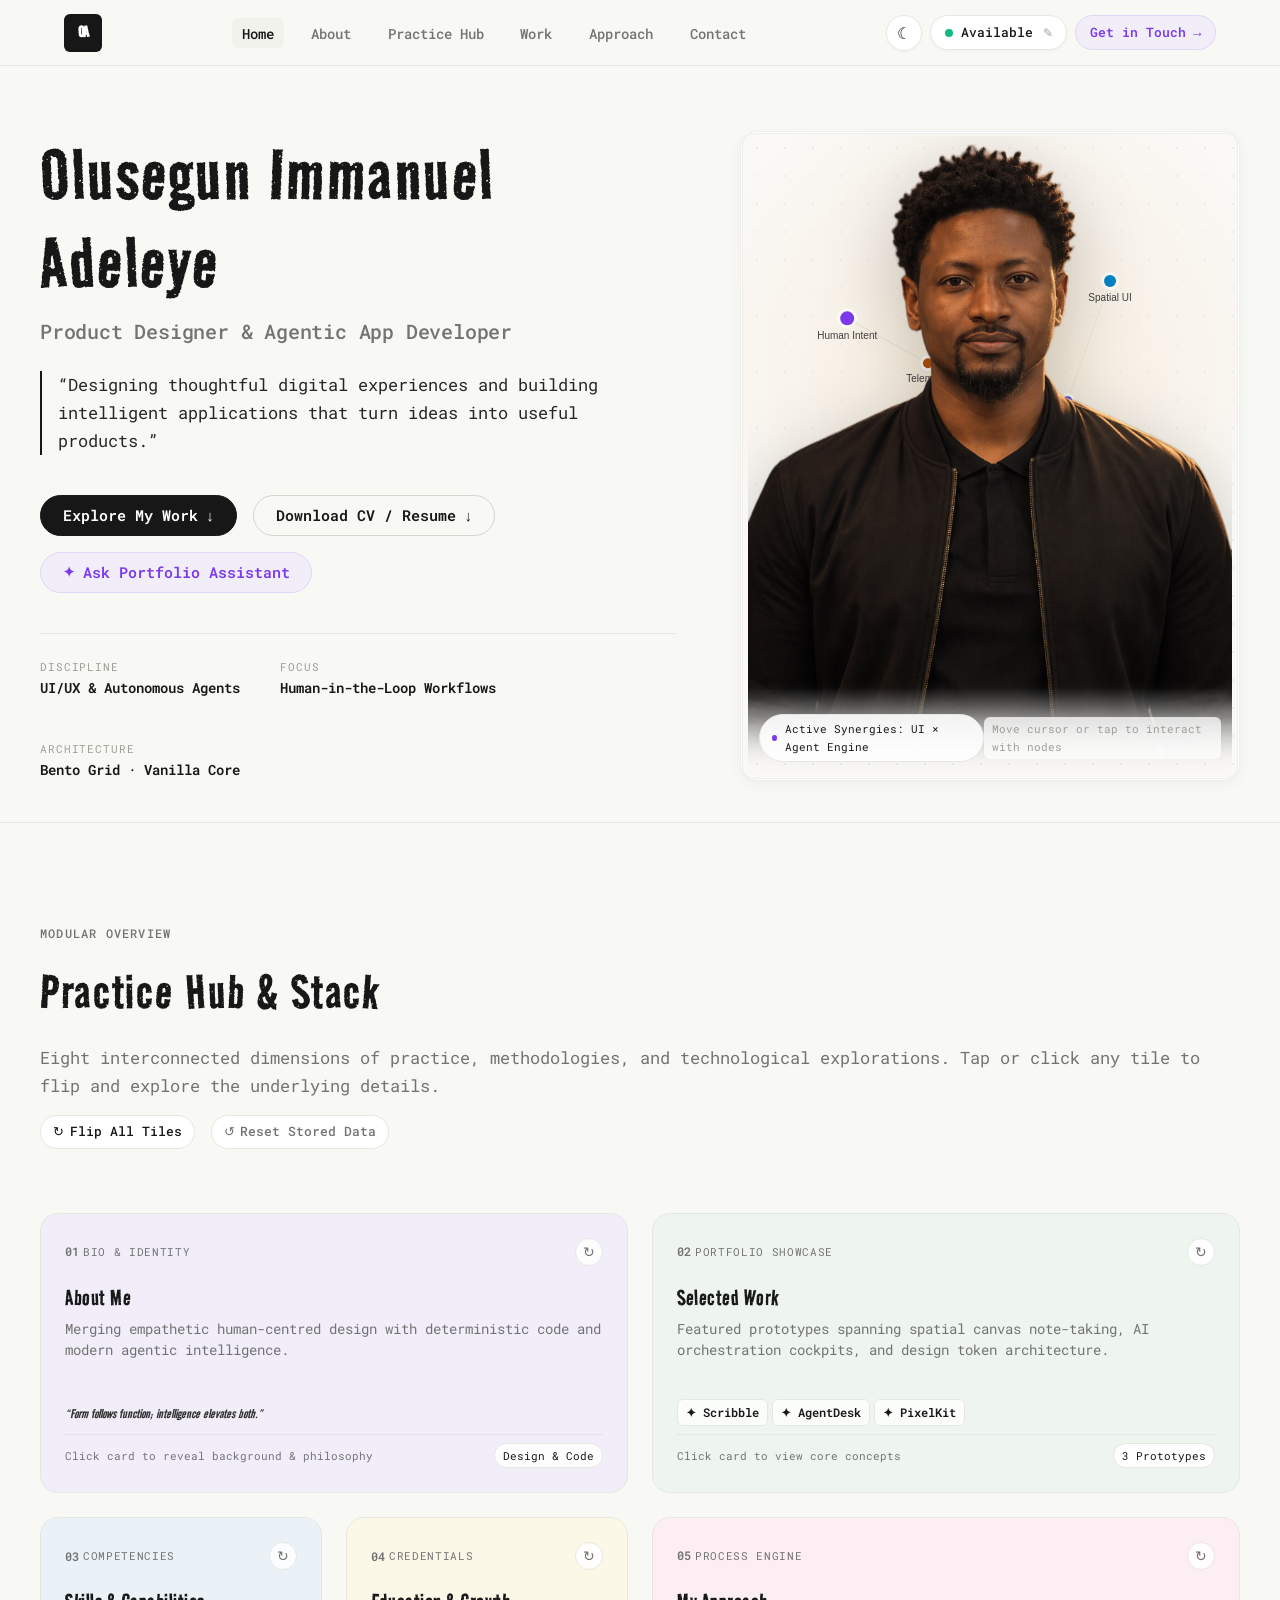
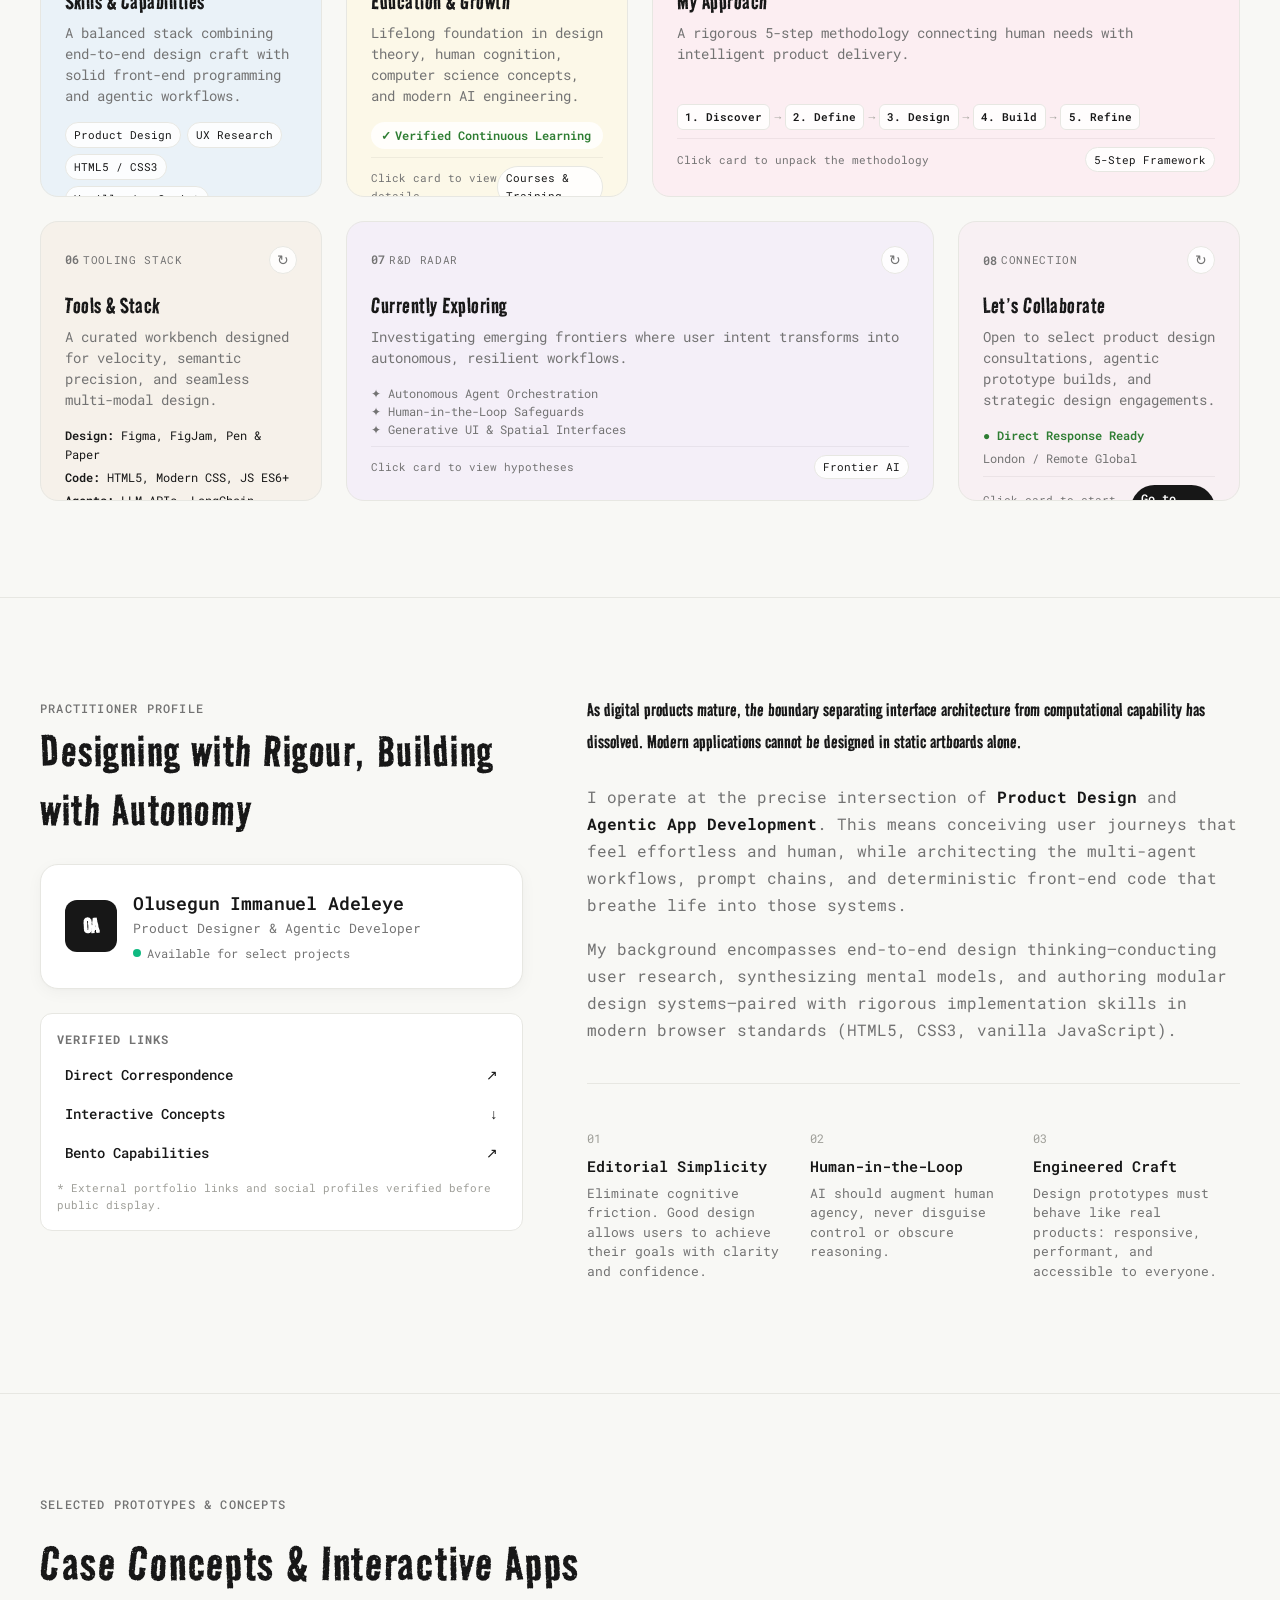
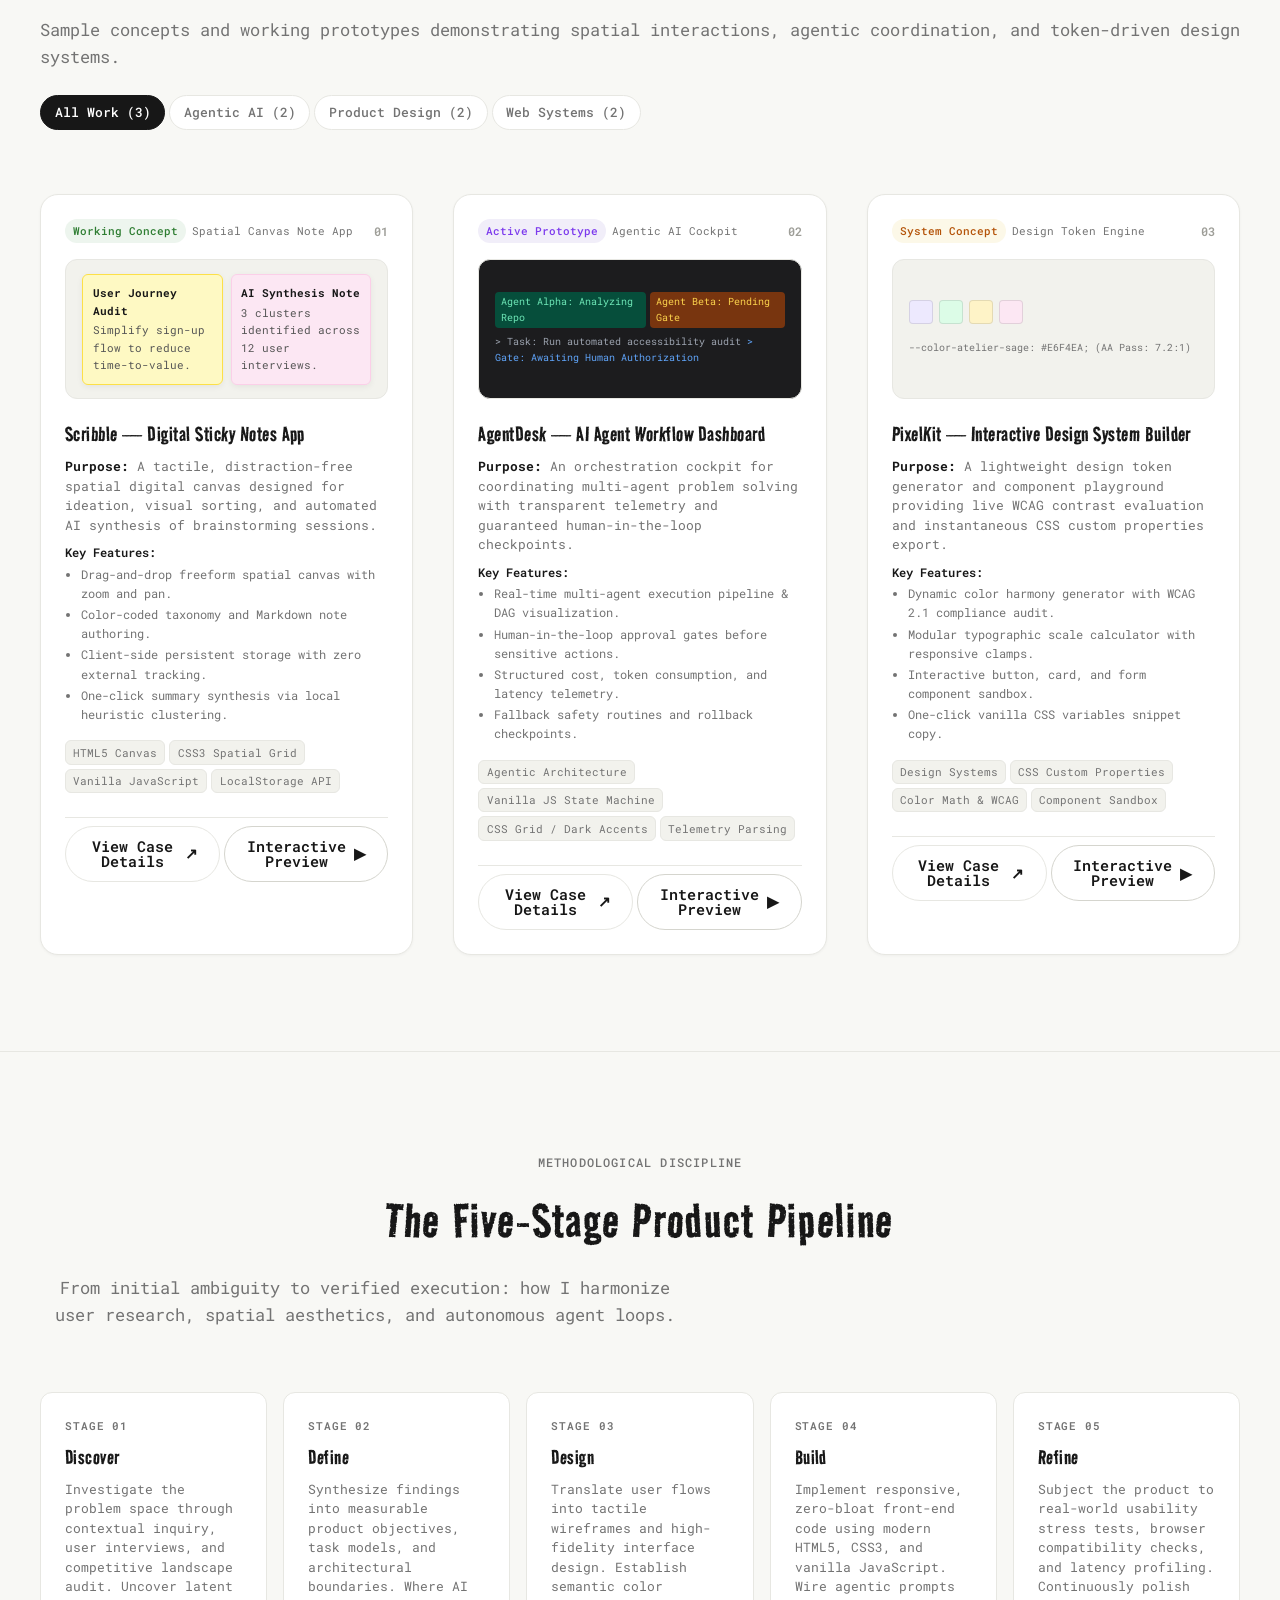
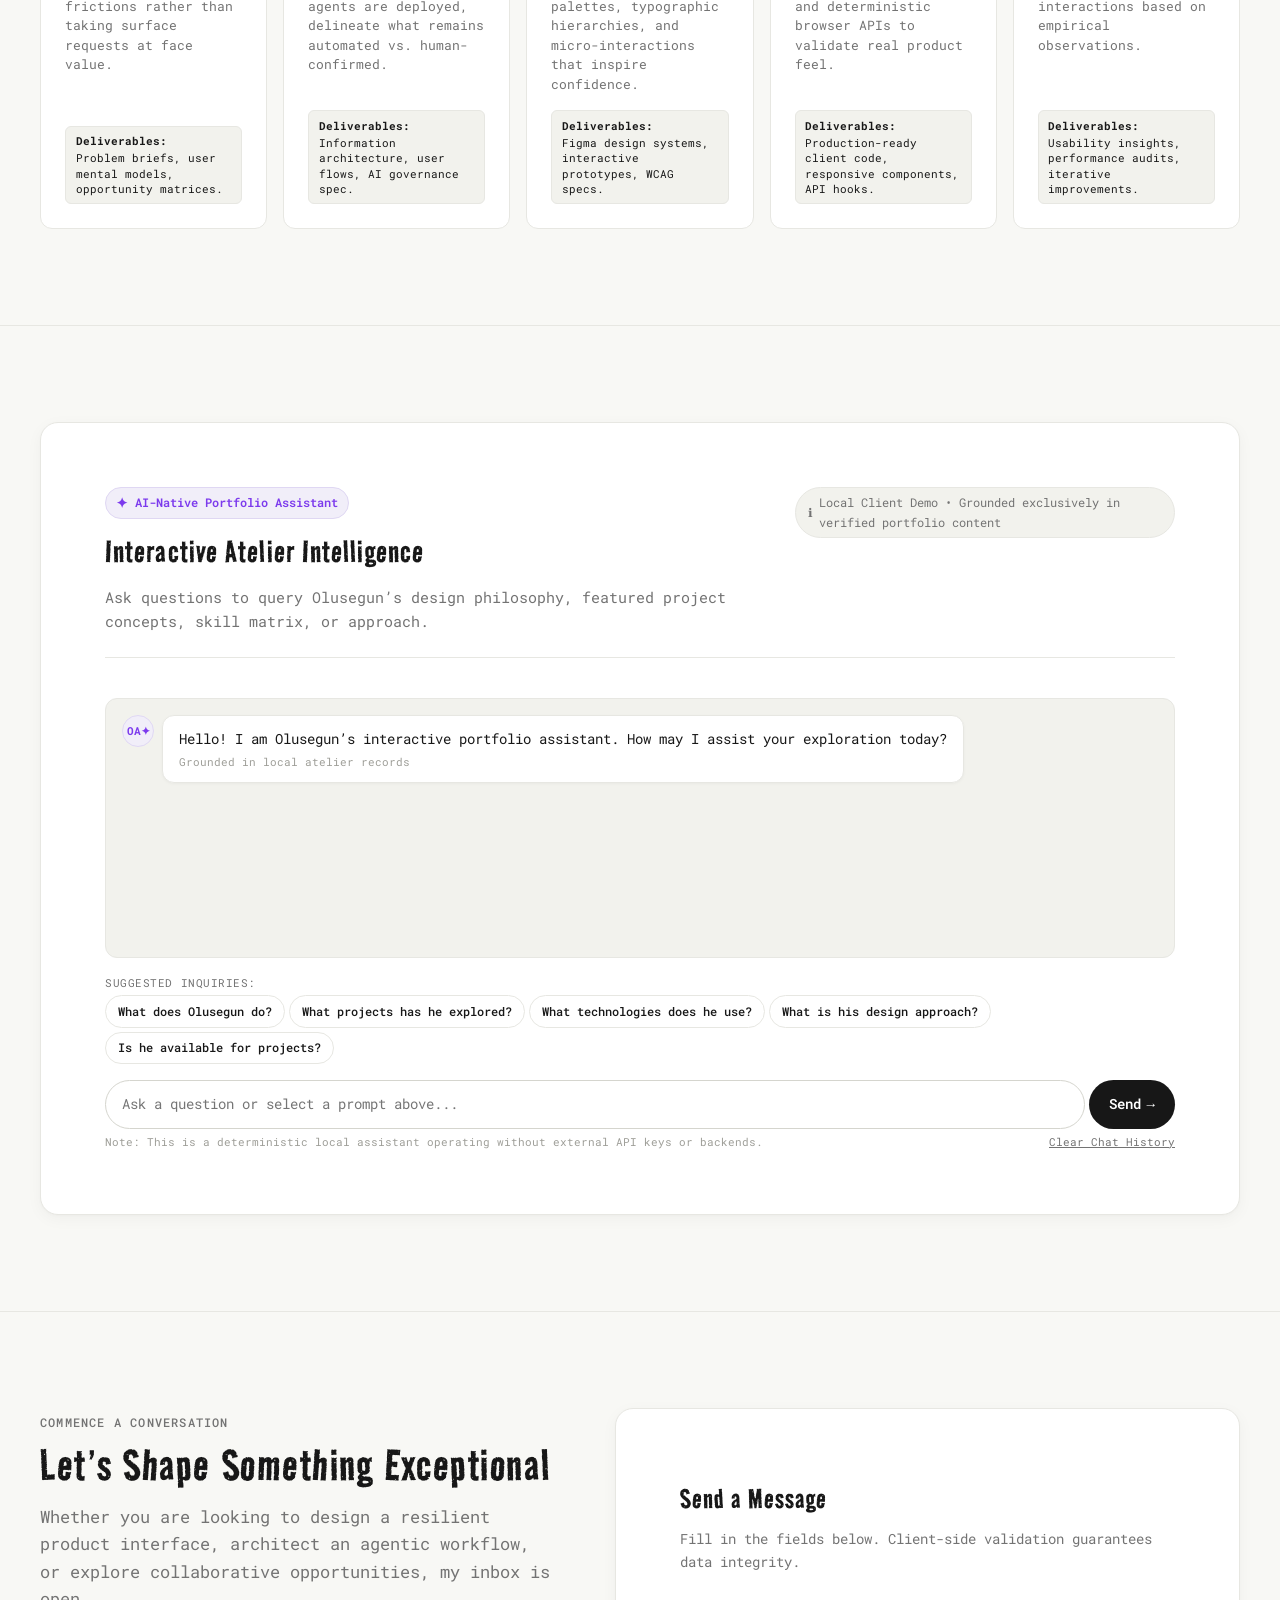
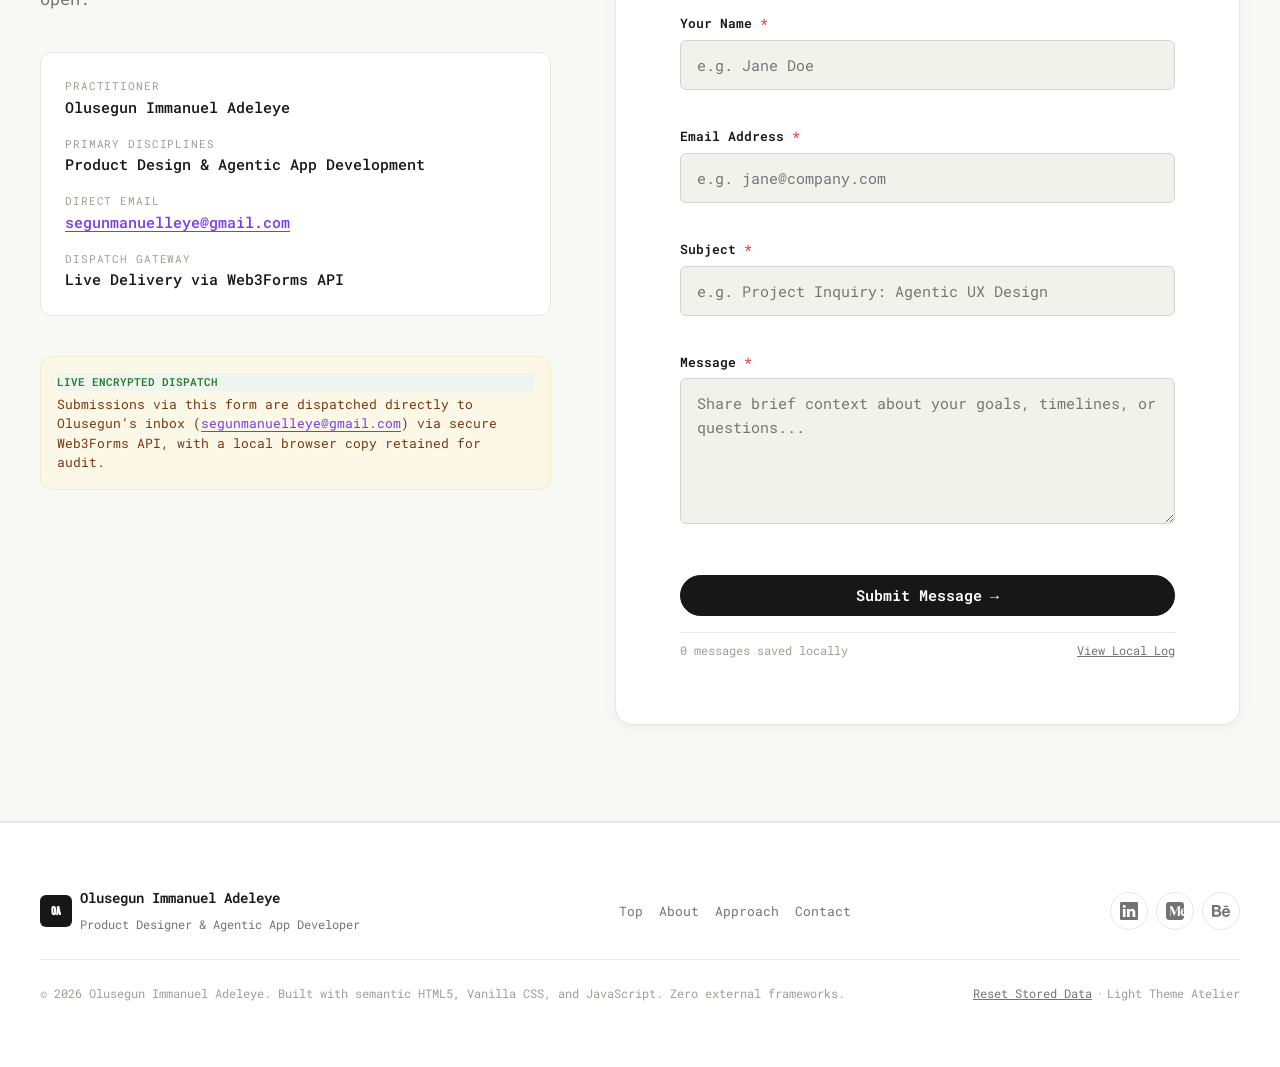
==== commit 9adc07d2: "Integrate Web3Forms API dispatch with honeypot anti-spam and local persistence" ====
--- a/index.html
+++ b/index.html
@@ -1259,17 +1259,16 @@
                 </span>
               </div>
               <div class="contact-detail-row">
-                <span class="detail-label">LOCAL DATA PERSISTENCE</span>
-                <span class="detail-value">Active via Browser LocalStorage</span>
-              </div>
-            </div>
-
-            <!-- Demo Mode Clear Notice -->
+                <span class="detail-label">DISPATCH GATEWAY</span>
+                <span class="detail-value">Live Delivery via Web3Forms API</span>
+              </div>
+            </div>
+
+            <!-- Active Protocol Notice -->
             <div class="demo-notice-card">
-              <div class="notice-badge">DEMONSTRATION PROTOCOL</div>
+              <div class="notice-badge" style="color: var(--pastel-sage-accent); background: var(--pastel-sage-bg); border-color: var(--pastel-sage-border);">LIVE ENCRYPTED DISPATCH</div>
               <p class="notice-text">
-                Submissions via this form are validated and stored safely in your browser’s local storage for audit. In
-                this static demonstration environment, messages do not dispatch to an external email server.
+                Submissions via this form are dispatched directly to Olusegun’s inbox (<a href="mailto:segunmanuelleye@gmail.com" class="email-link">segunmanuelleye@gmail.com</a>) via secure Web3Forms API, with a local browser copy retained for audit.
               </p>
             </div>
           </div>
@@ -1282,6 +1281,9 @@
               </p>
 
               <form id="contact-form" class="contact-form" novalidate>
+                <!-- Anti-spam Honeypot -->
+                <input type="checkbox" name="botcheck" id="botcheck" class="hidden" style="display: none;" tabindex="-1" autocomplete="off">
+
                 <!-- Full Name Field -->
                 <div class="form-group" id="group-name">
                   <label for="contact-name" class="form-label">
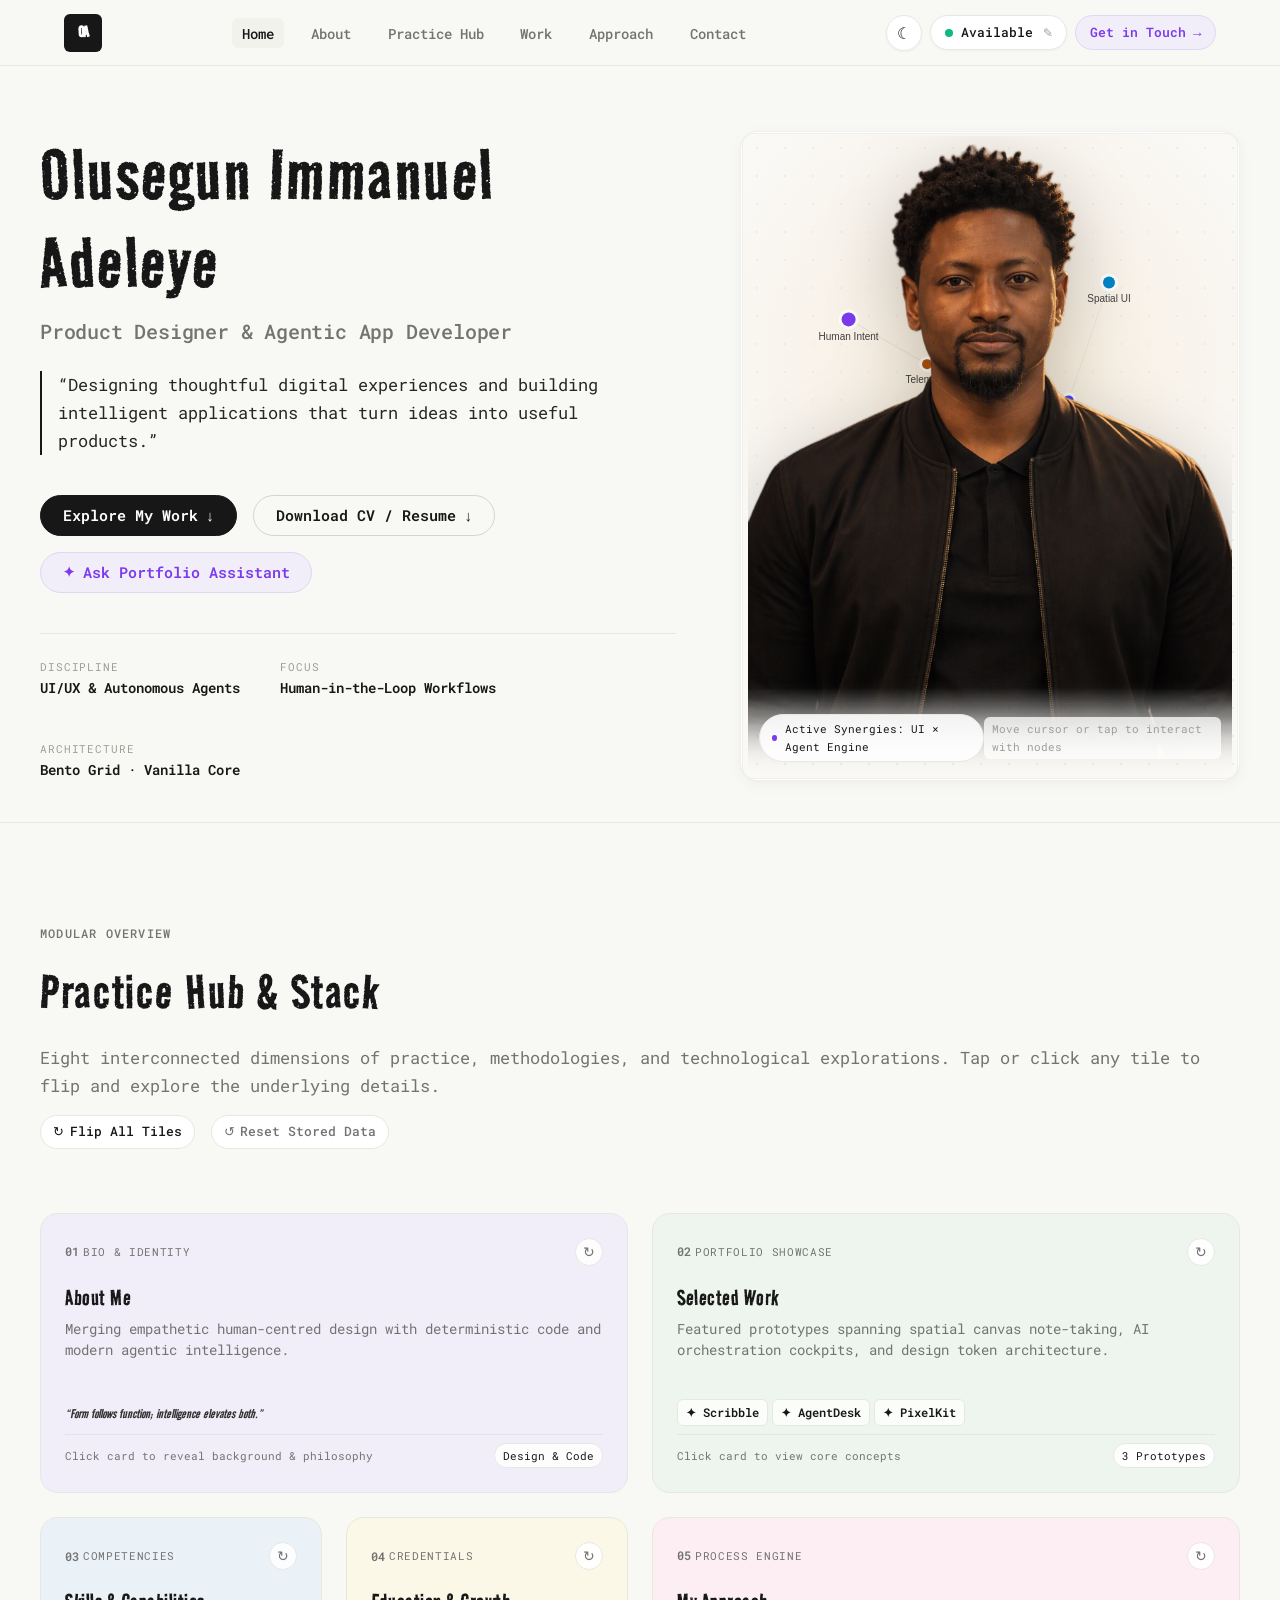
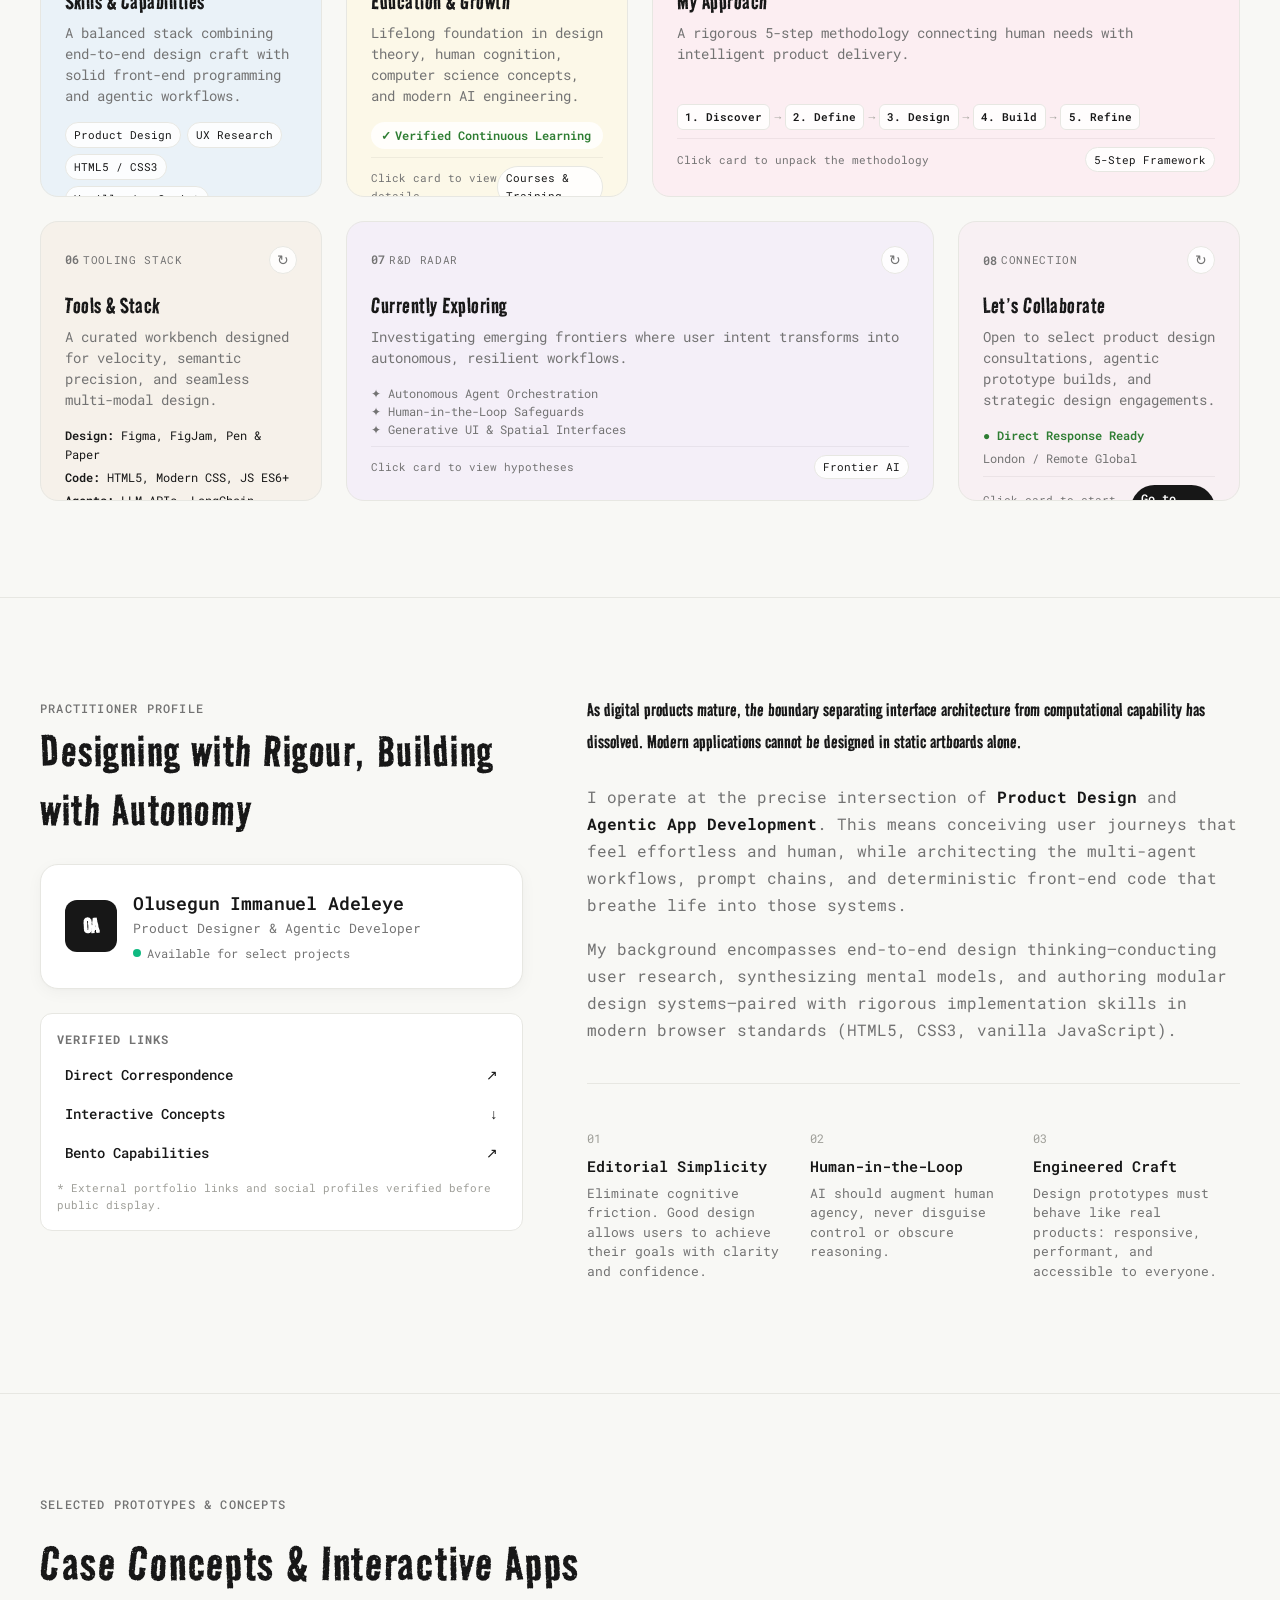
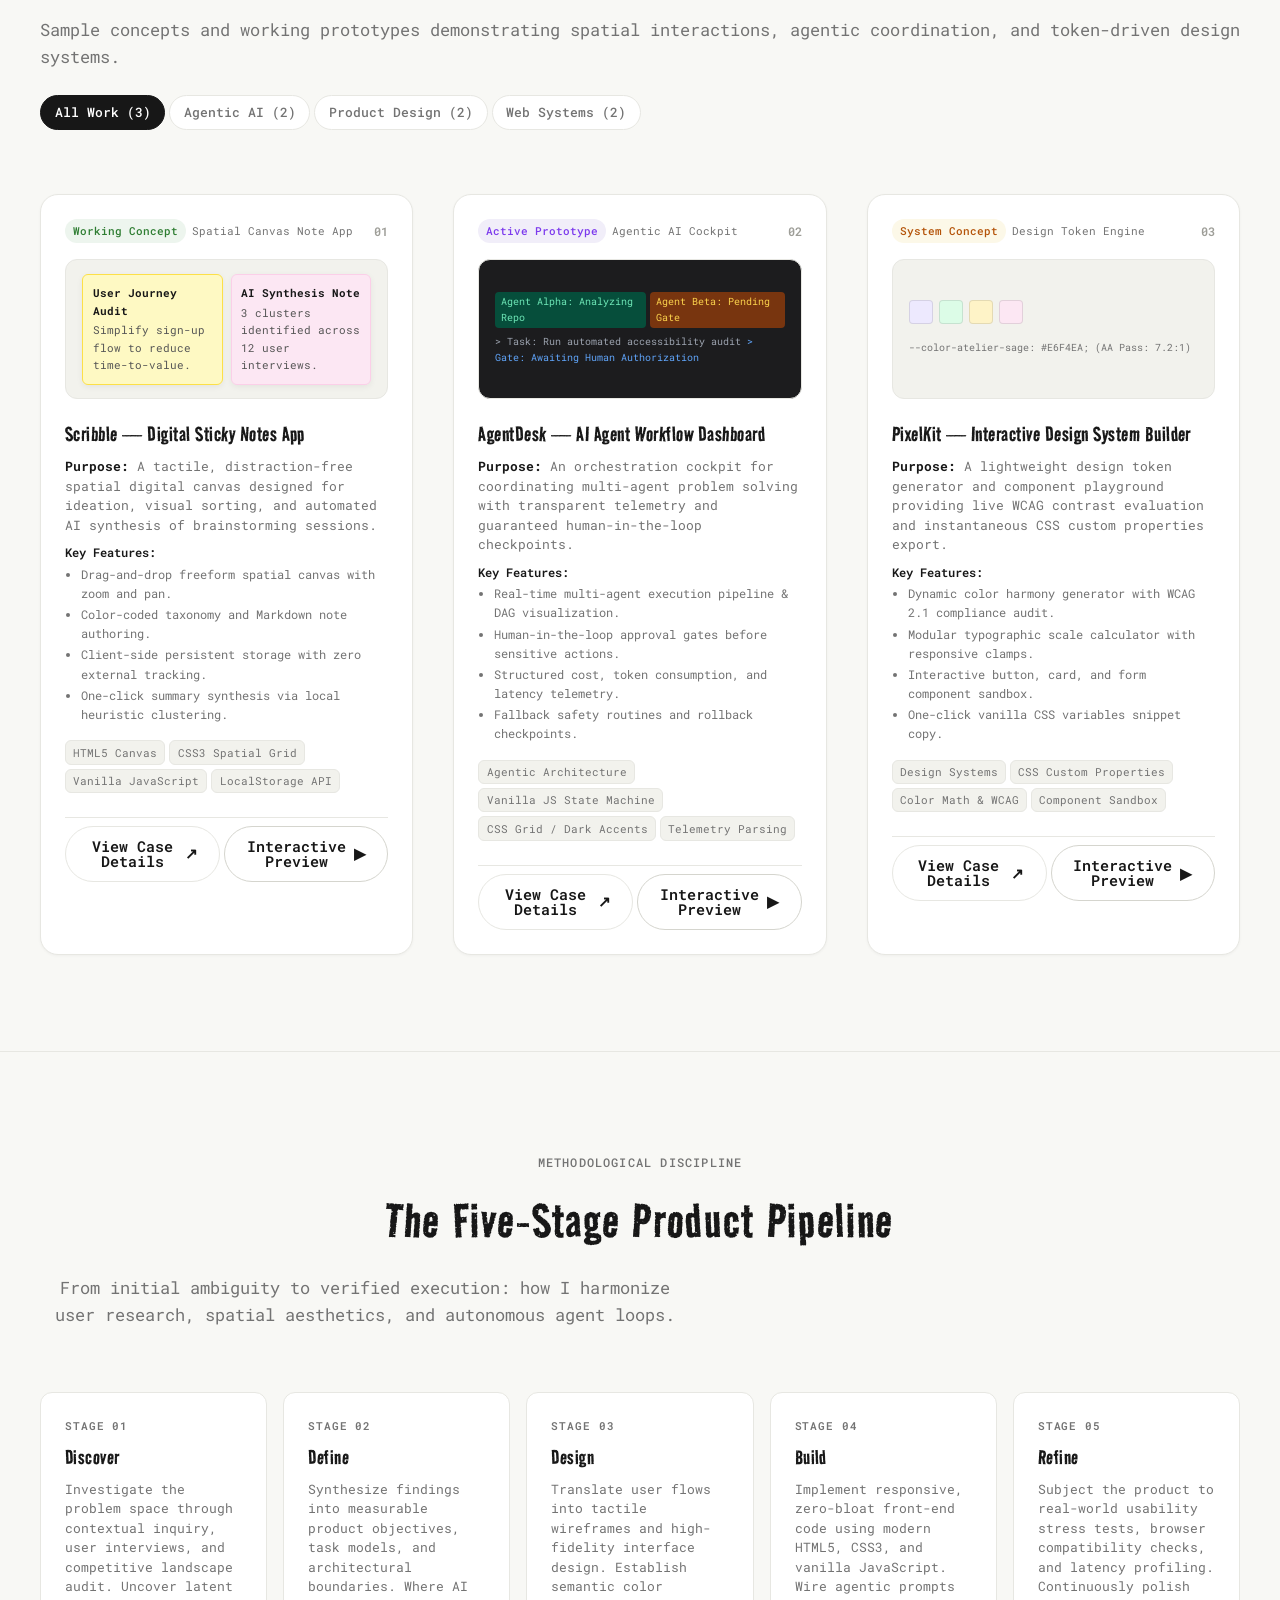
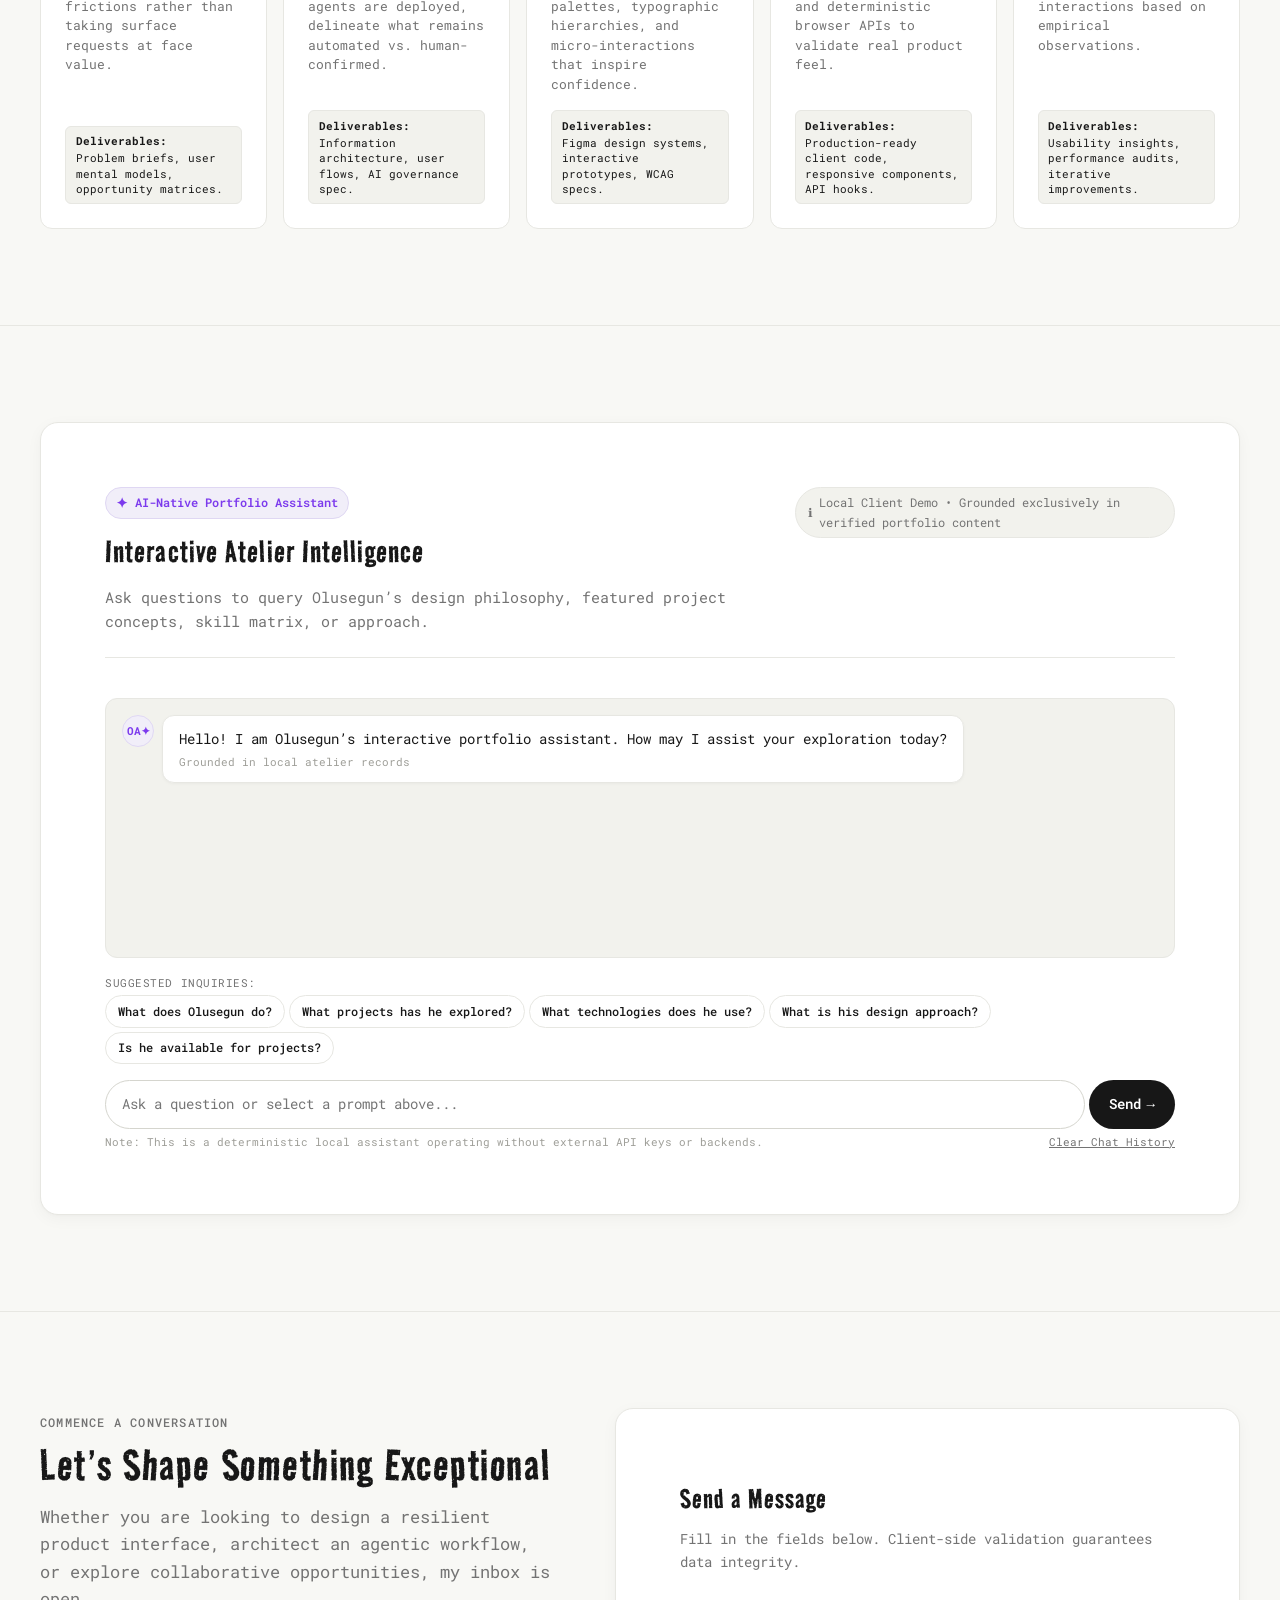
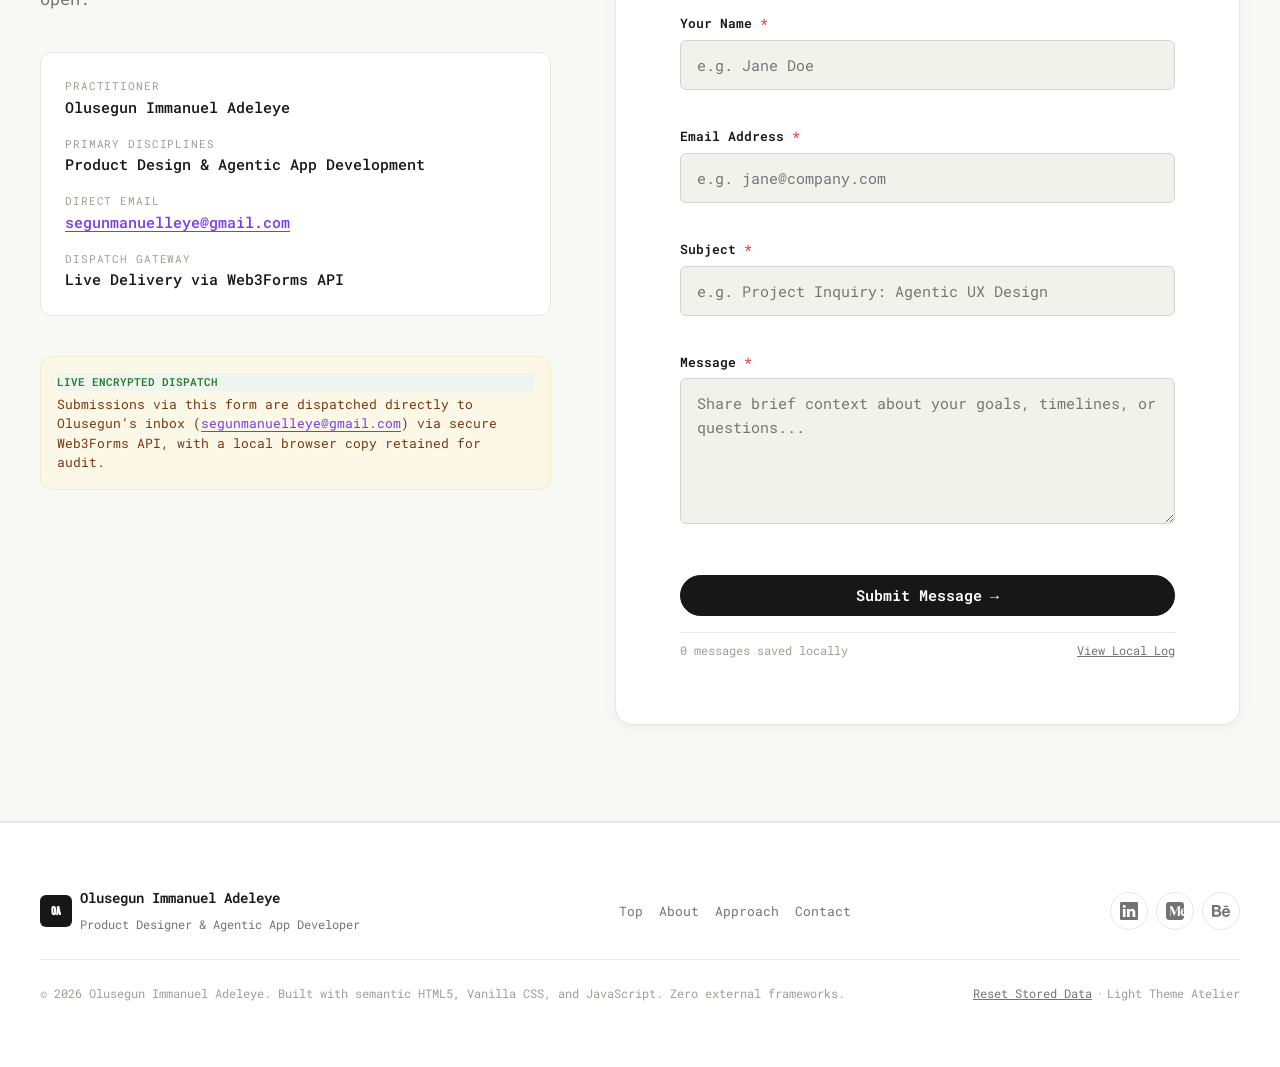
==== commit def9bcc3: "Update canonical/OG URLs to oluxdesgn.com.ng and add cPanel deploy config" ====
--- a/index.html
+++ b/index.html
@@ -13,21 +13,22 @@
   <meta name="theme-color" content="#F8F8F5" media="(prefers-color-scheme: light)">
   <meta name="theme-color" content="#14140F" media="(prefers-color-scheme: dark)">
   <link rel="icon" href="favicon.svg" type="image/svg+xml">
+  <link rel="canonical" href="https://oluxdesgn.com.ng/">
 
   <meta property="og:type" content="website">
   <meta property="og:site_name" content="Olusegun Immanuel Adeleye">
   <meta property="og:title" content="Olusegun Immanuel Adeleye — Product Designer & Agentic App Developer">
   <meta property="og:description"
     content="Digital atelier of Olusegun Immanuel Adeleye — product design, agentic app development, and interactive browser prototypes.">
-  <meta property="og:url" content="https://olucs-ship-it.github.io/portfolio-wip/">
-  <meta property="og:image" content="https://olucs-ship-it.github.io/portfolio-wip/og-image.png">
+  <meta property="og:url" content="https://oluxdesgn.com.ng/">
+  <meta property="og:image" content="https://oluxdesgn.com.ng/og-image.png">
   <meta property="og:image:width" content="1200">
   <meta property="og:image:height" content="630">
   <meta name="twitter:card" content="summary_large_image">
   <meta name="twitter:title" content="Olusegun Immanuel Adeleye — Product Designer & Agentic App Developer">
   <meta name="twitter:description"
     content="Digital atelier of Olusegun Immanuel Adeleye — product design, agentic app development, and interactive browser prototypes.">
-  <meta name="twitter:image" content="https://olucs-ship-it.github.io/portfolio-wip/og-image.png">
+  <meta name="twitter:image" content="https://oluxdesgn.com.ng/og-image.png">
 
   <!-- Google Fonts: Road Rage for Major Headings + Roboto Mono for Body Text -->
   <link rel="preconnect" href="https://fonts.googleapis.com">
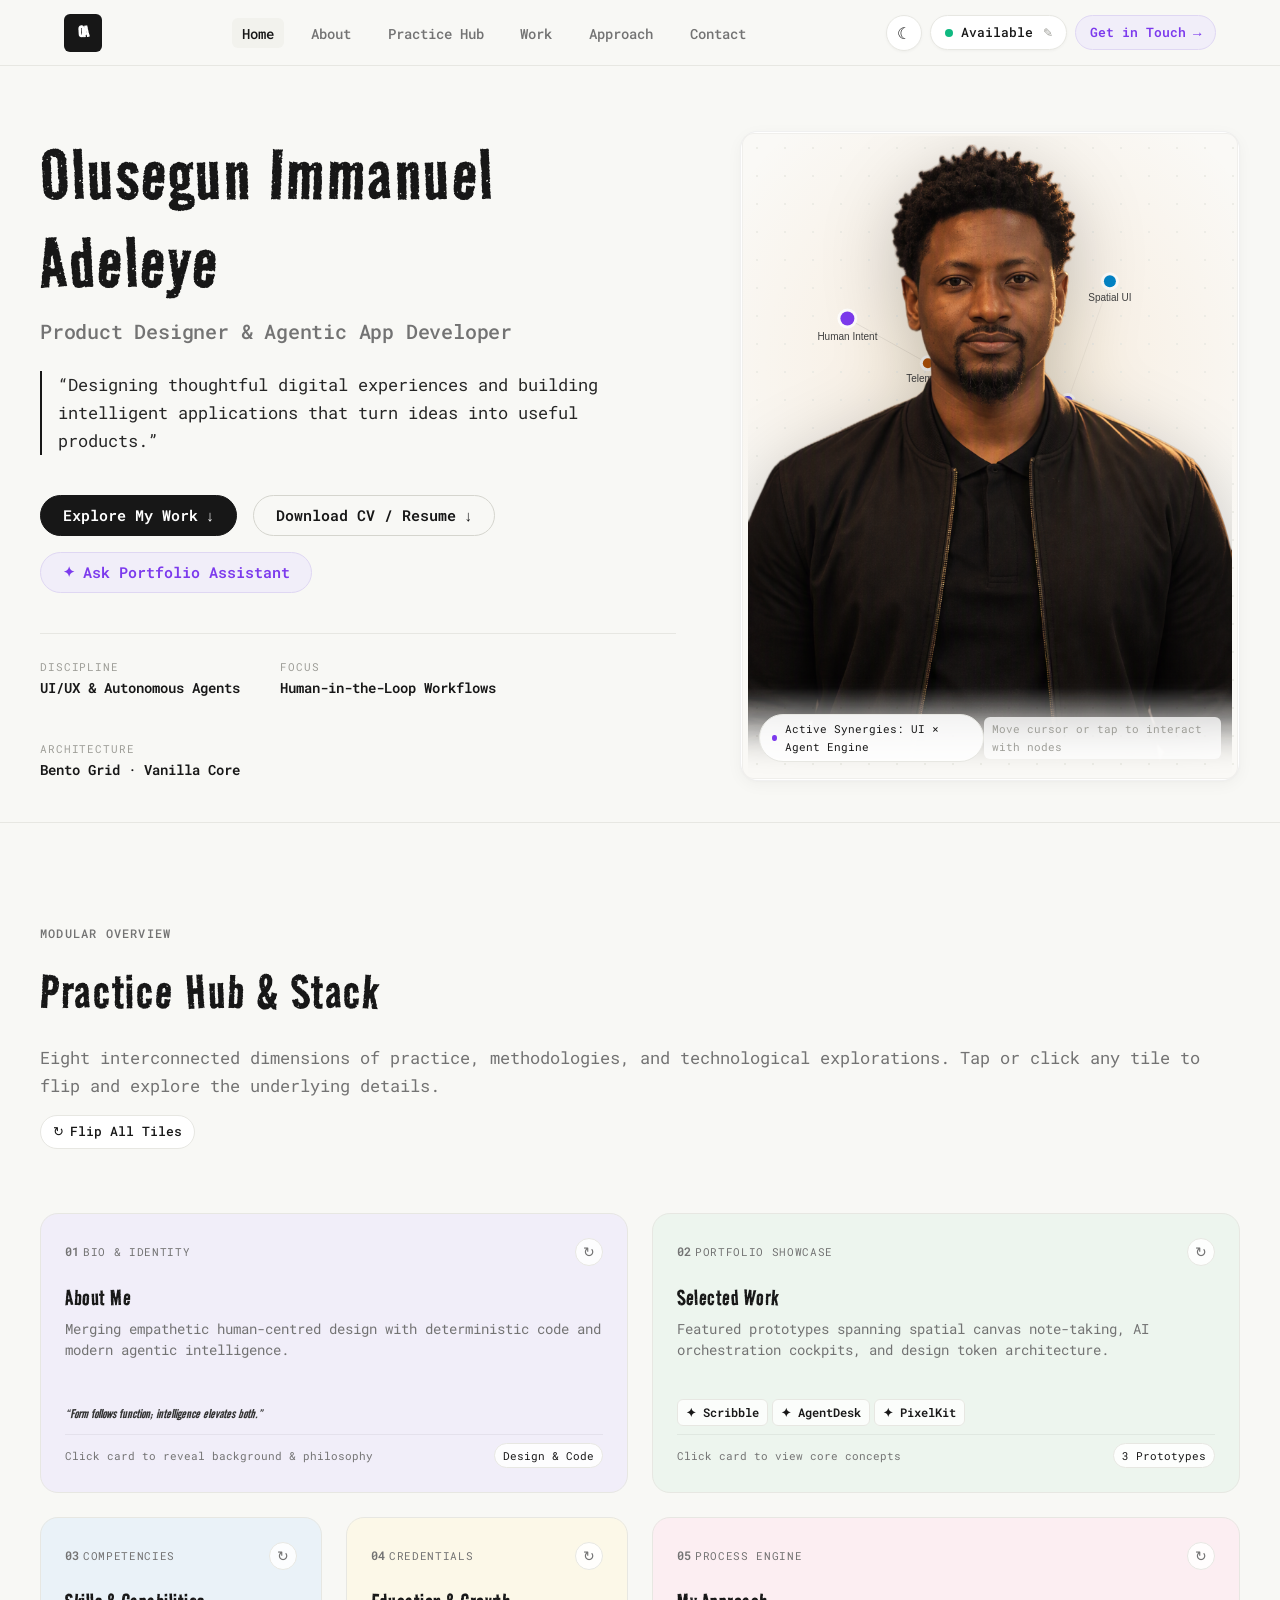
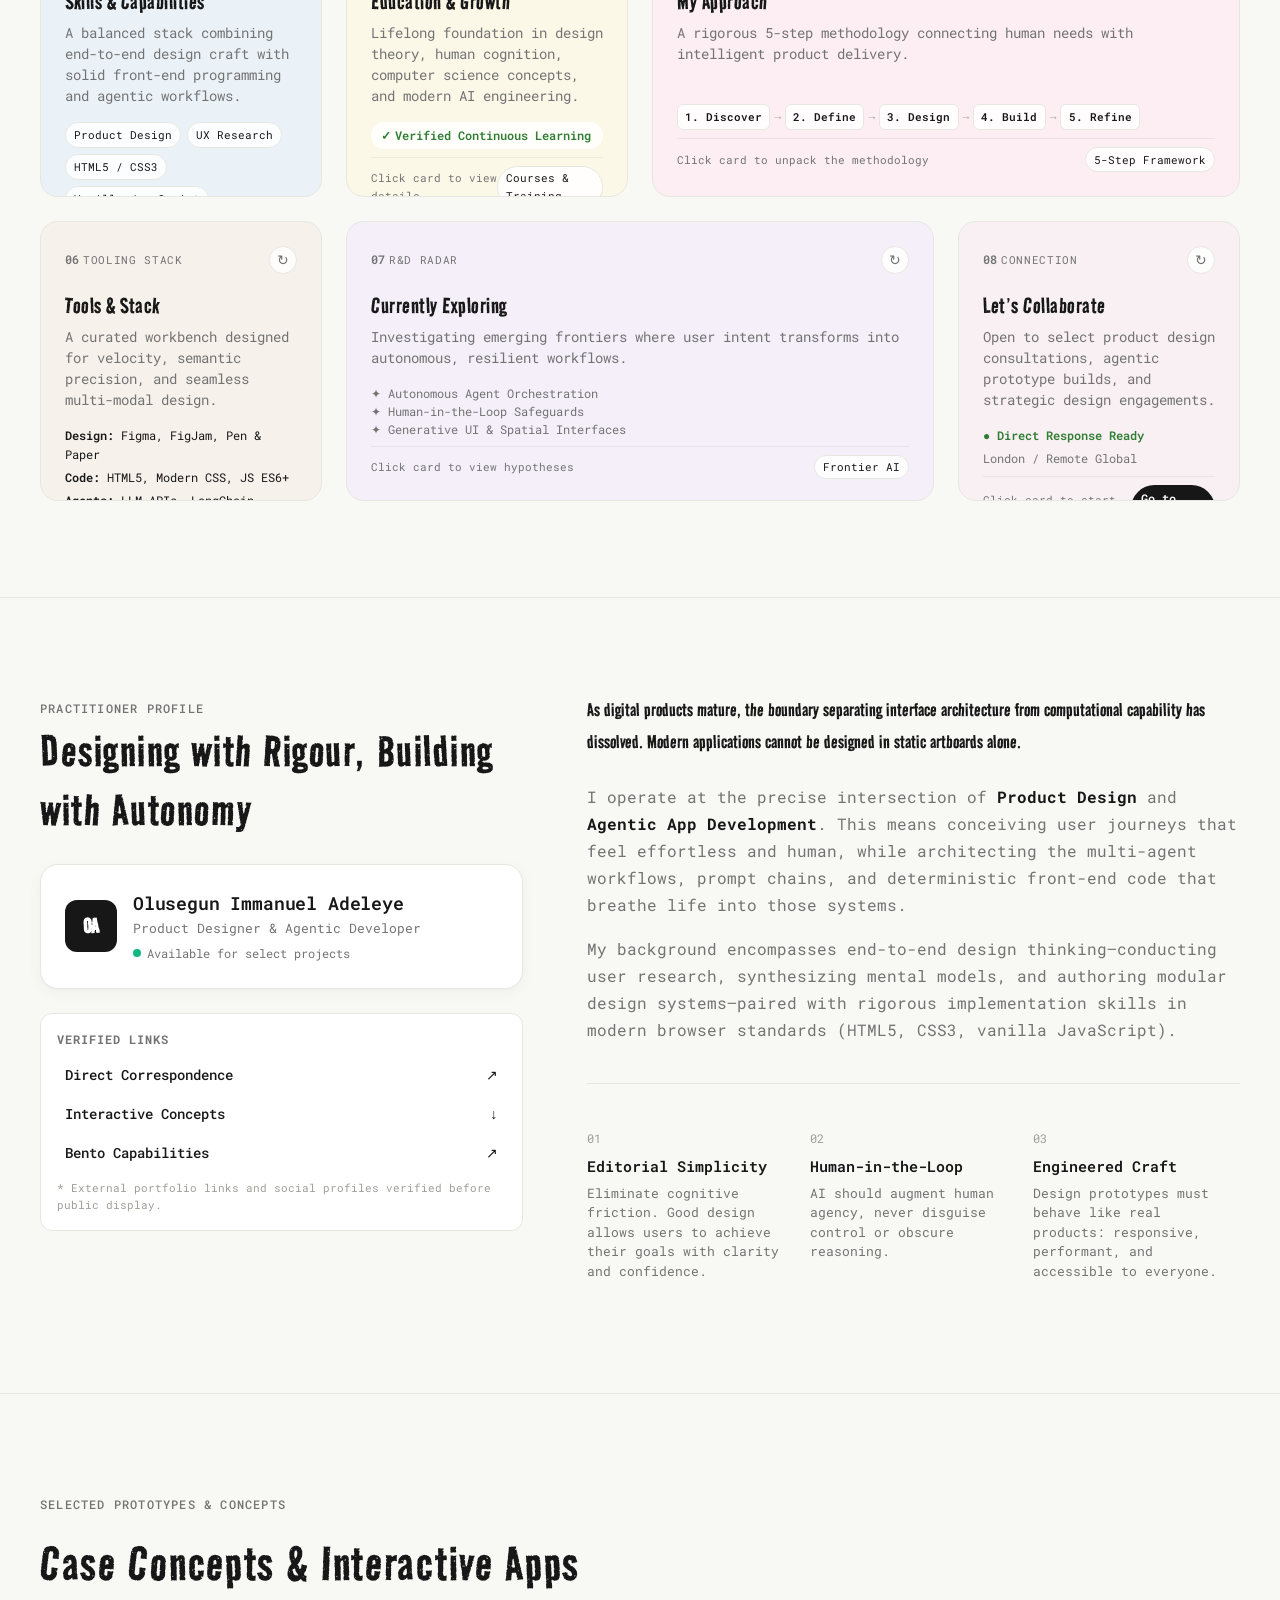
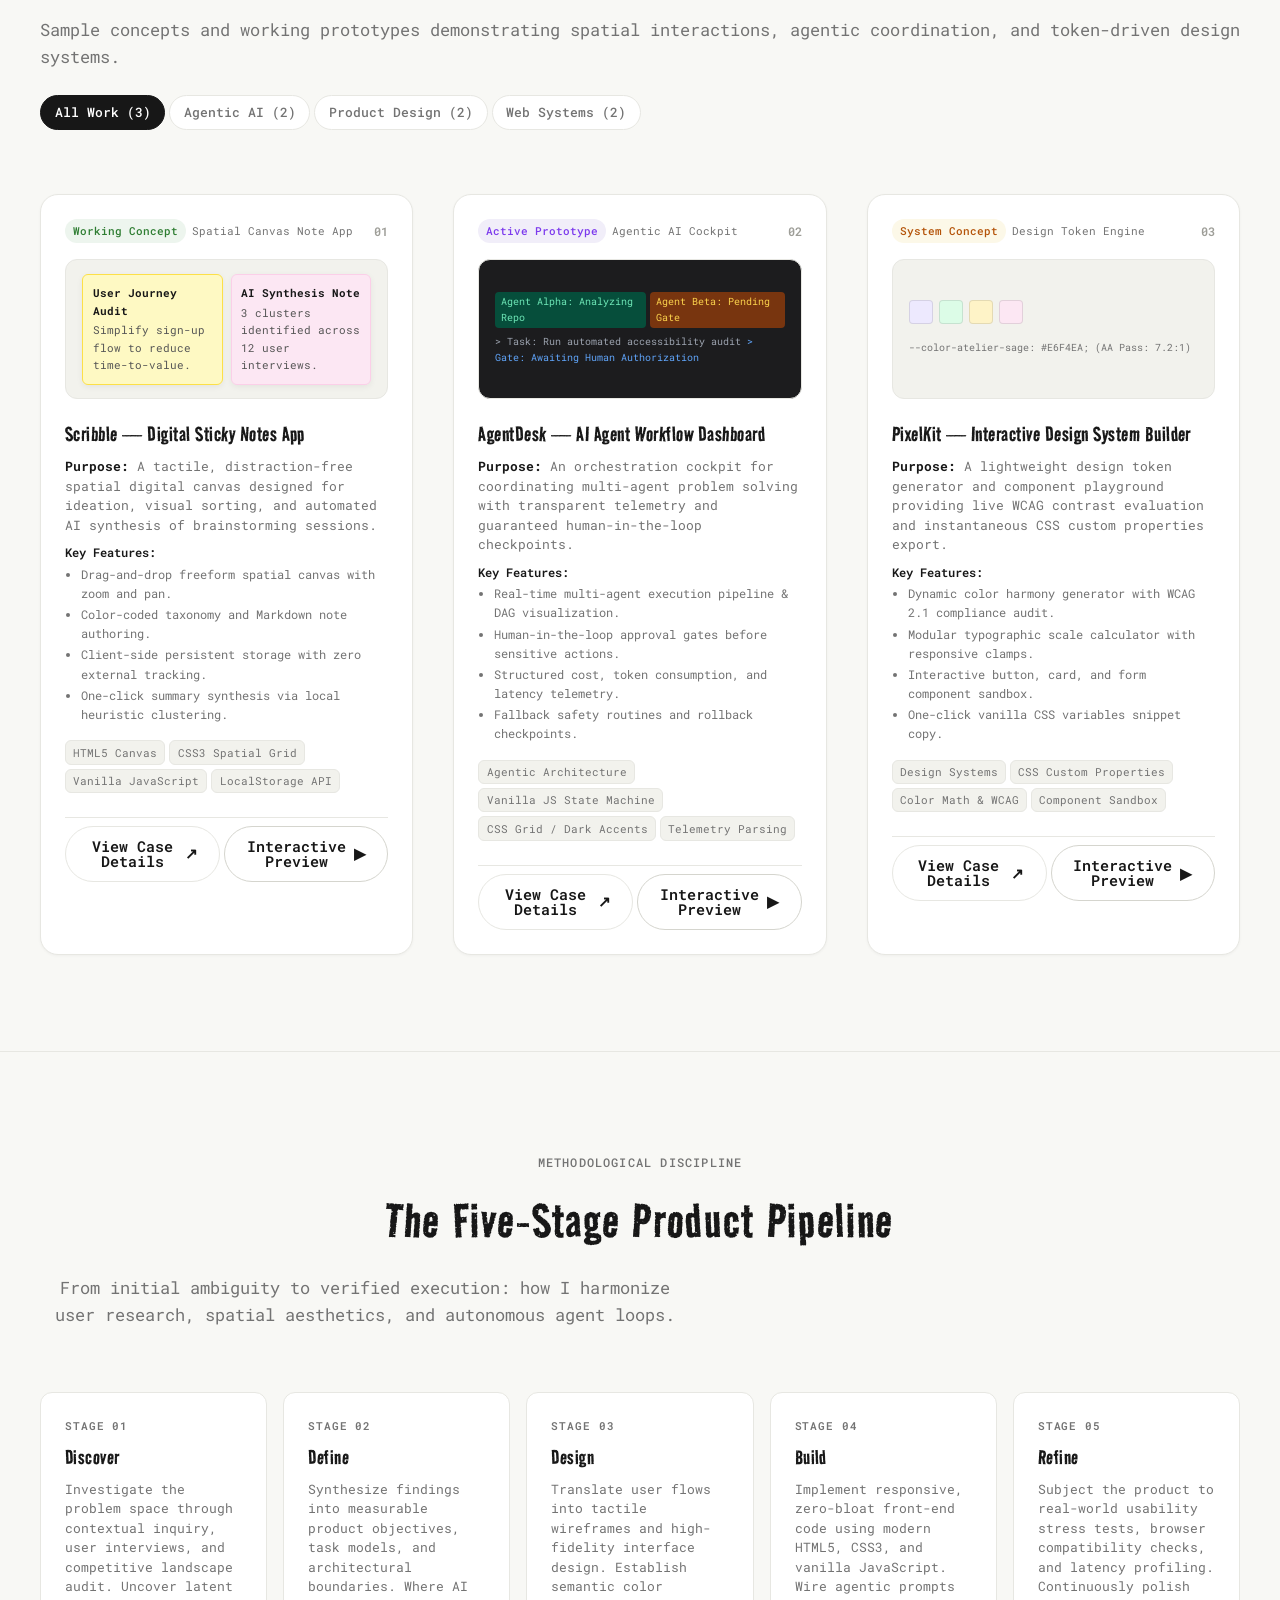
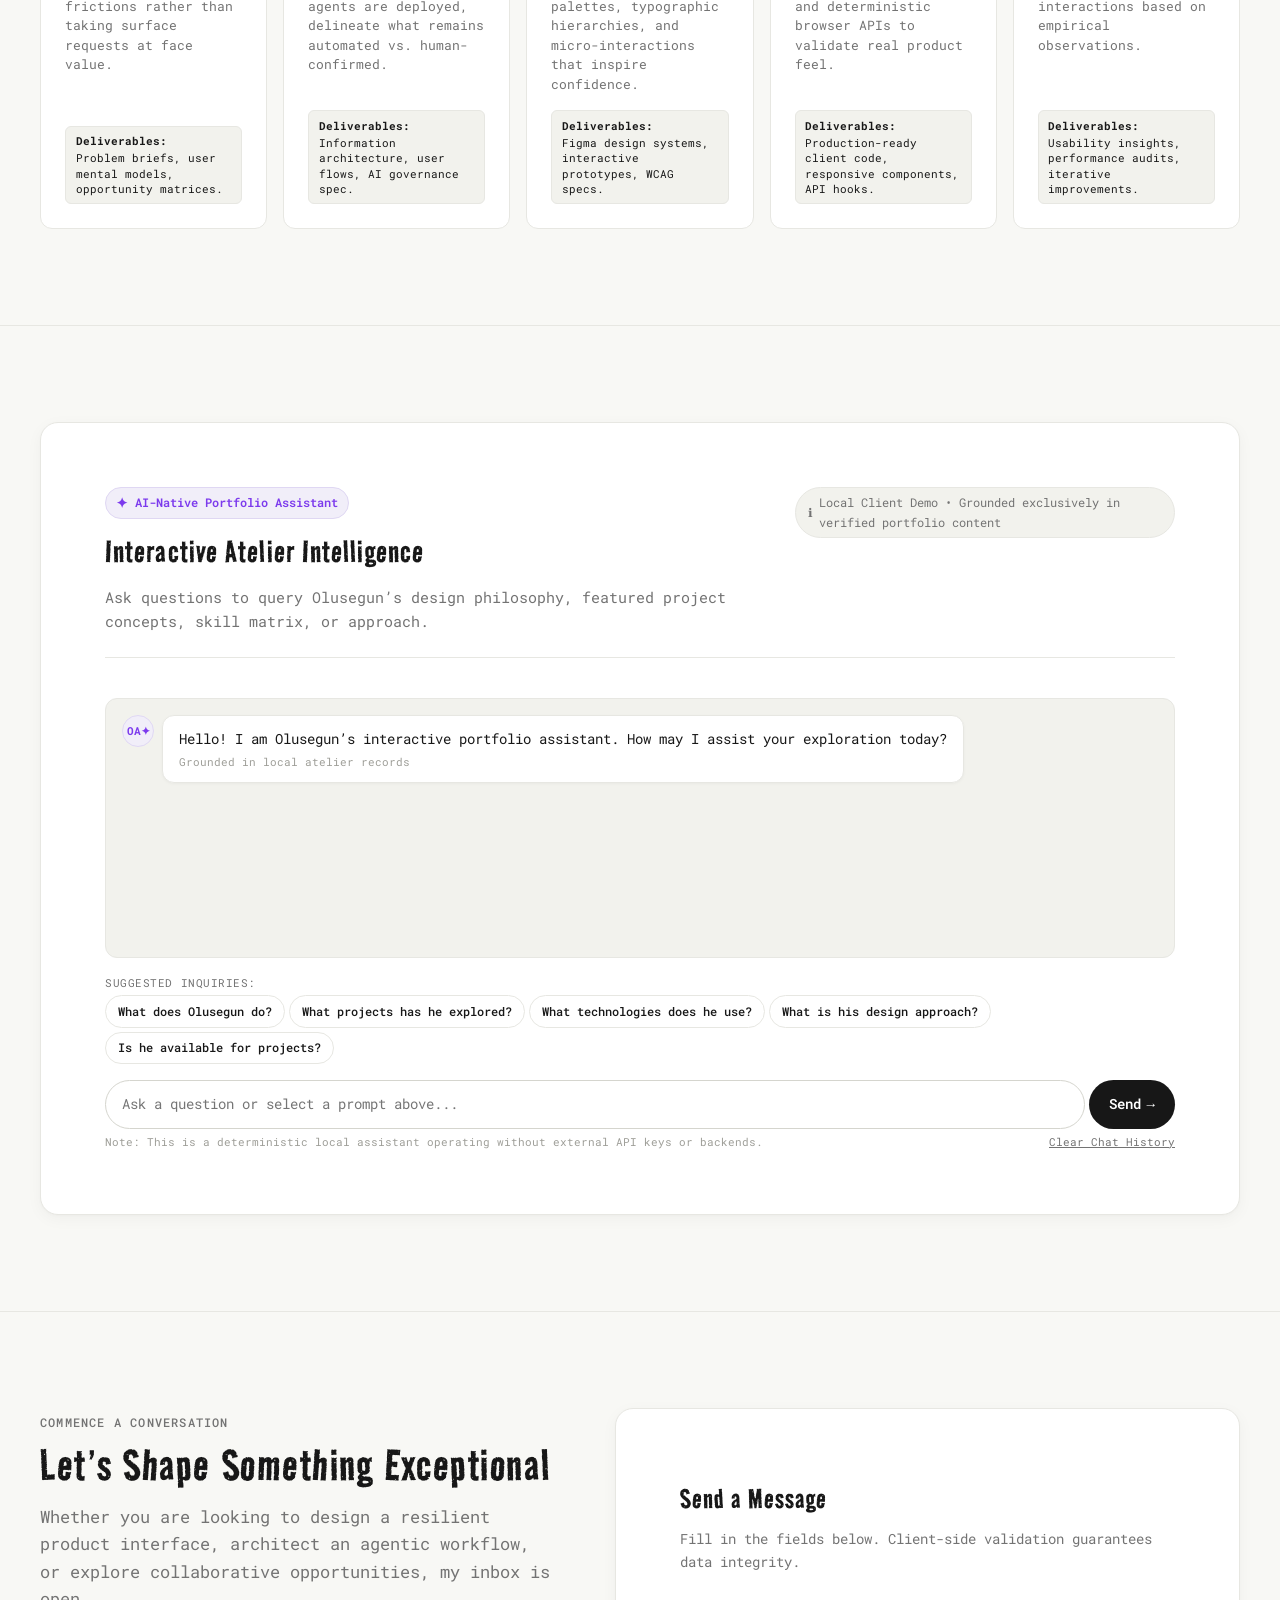
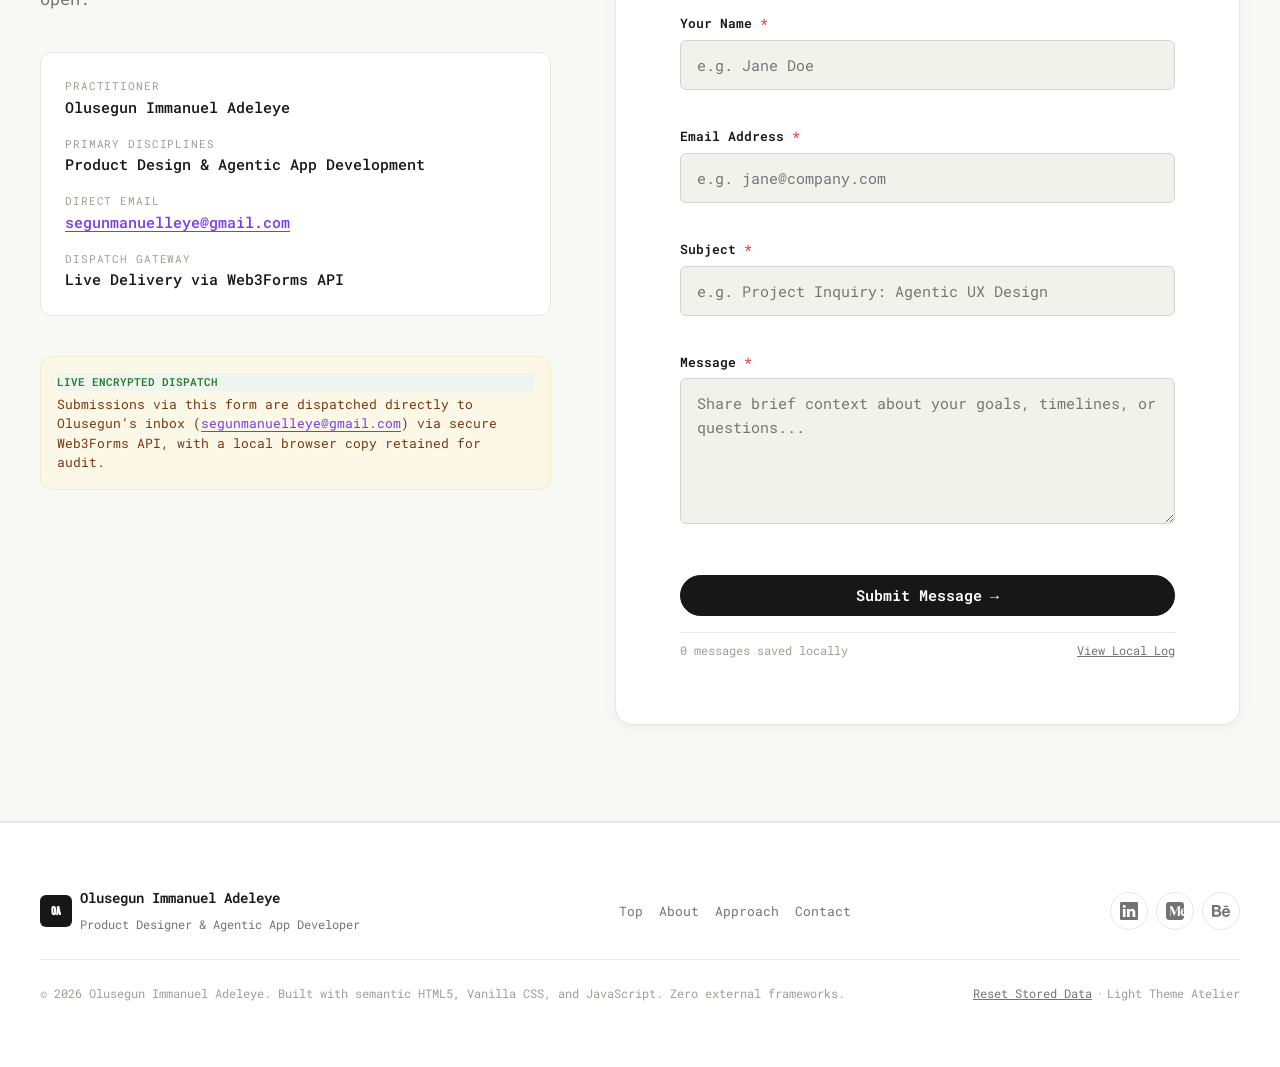
==== commit 4f87f817: "Remove Reset Stored Data button beside Flip All Tiles" ====
--- a/index.html
+++ b/index.html
@@ -232,9 +232,6 @@
           <div class="bento-action-toolbar">
             <button id="flip-all-btn" class="toolbar-btn" title="Flip all tiles simultaneously">
               <span class="icon-refresh">↻</span> Flip All Tiles
-            </button>
-            <button id="reset-storage-btn" class="toolbar-btn text-muted" title="Restore default portfolio state">
-              <span class="icon-reset">↺</span> Reset Stored Data
             </button>
           </div>
         </div>
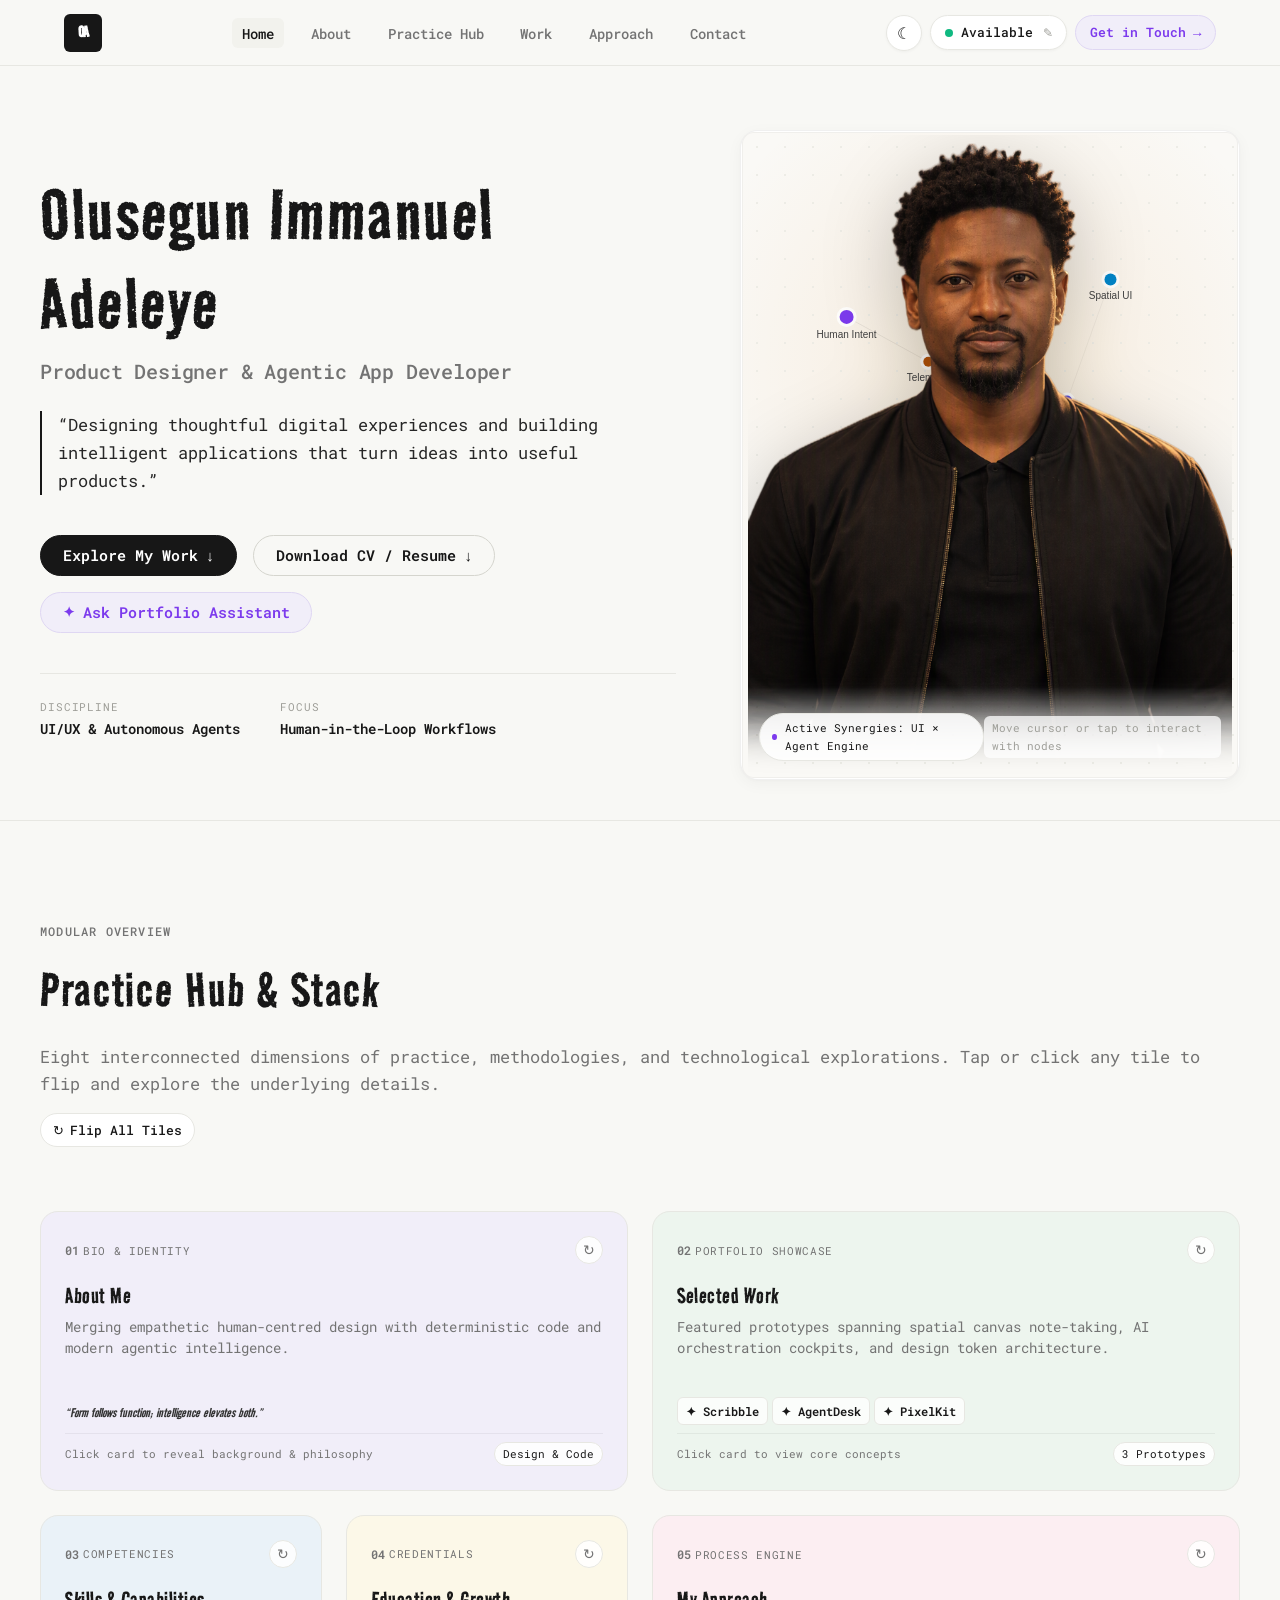
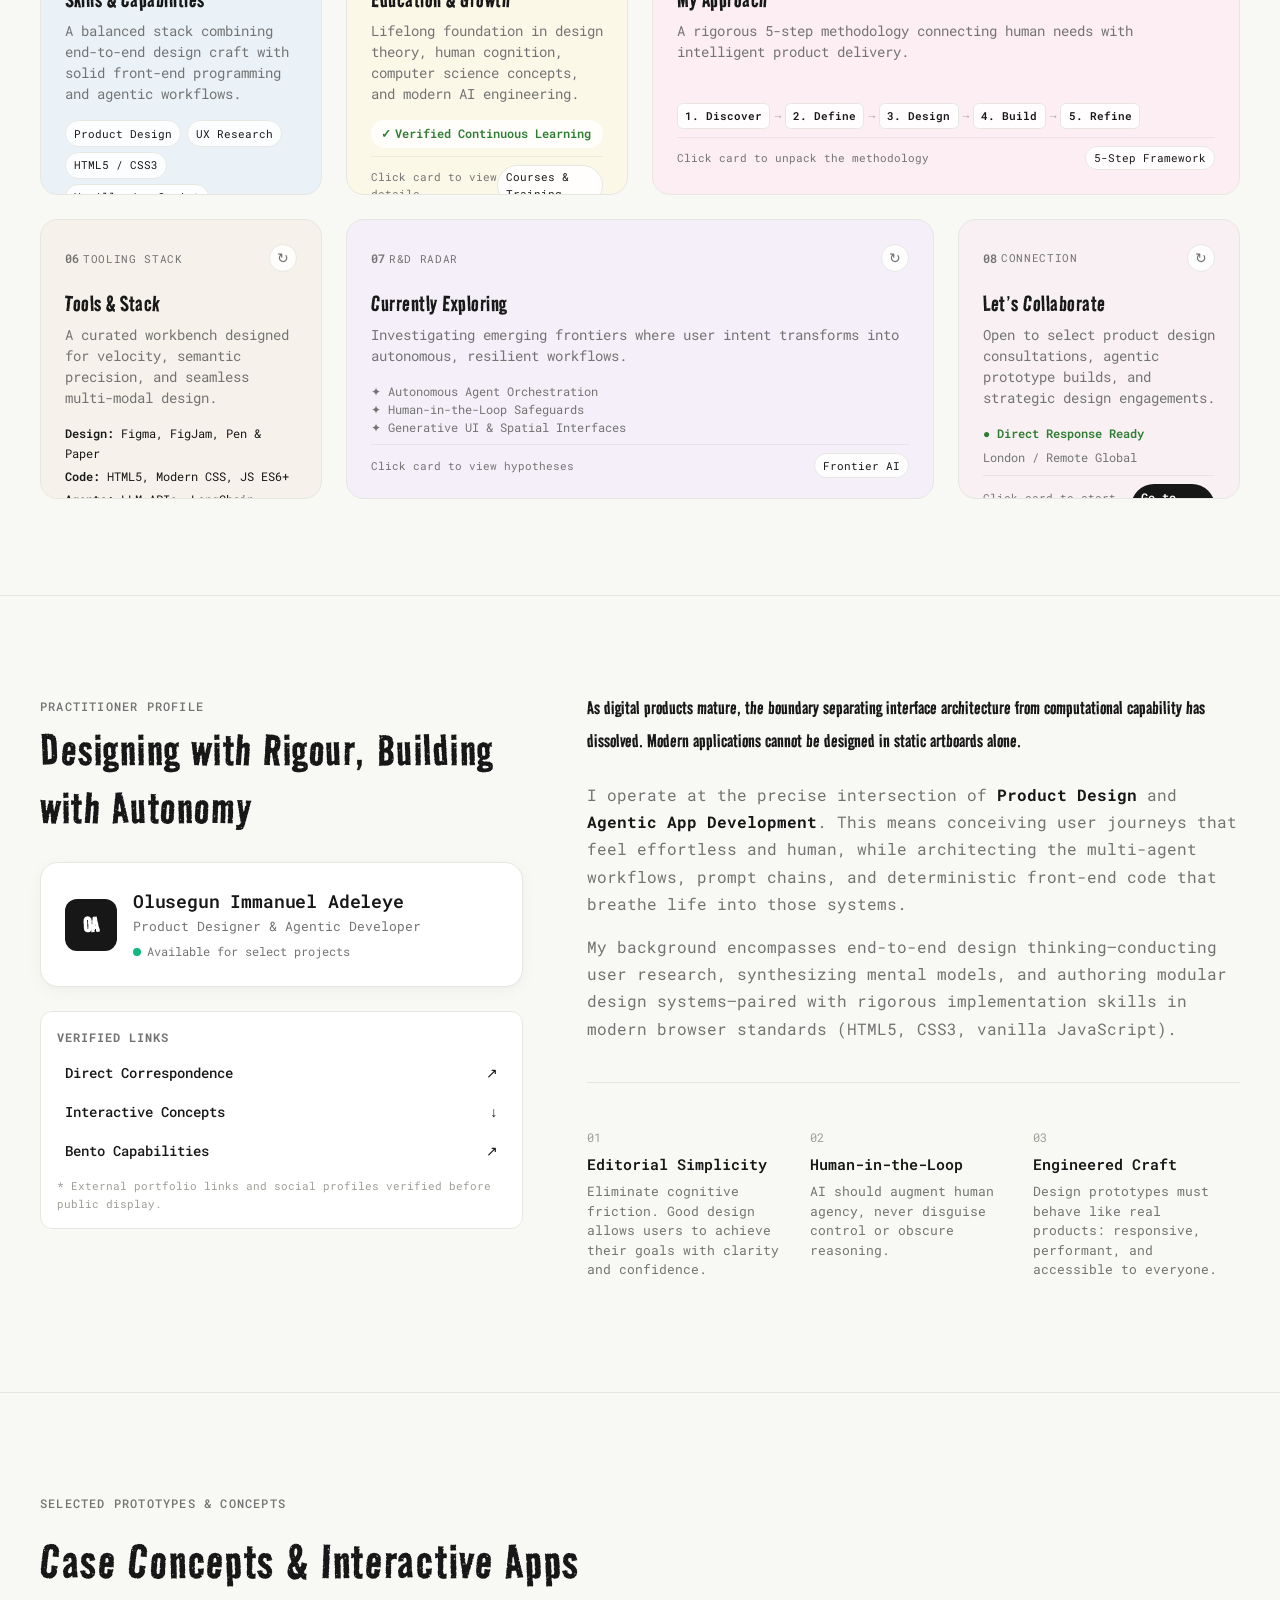
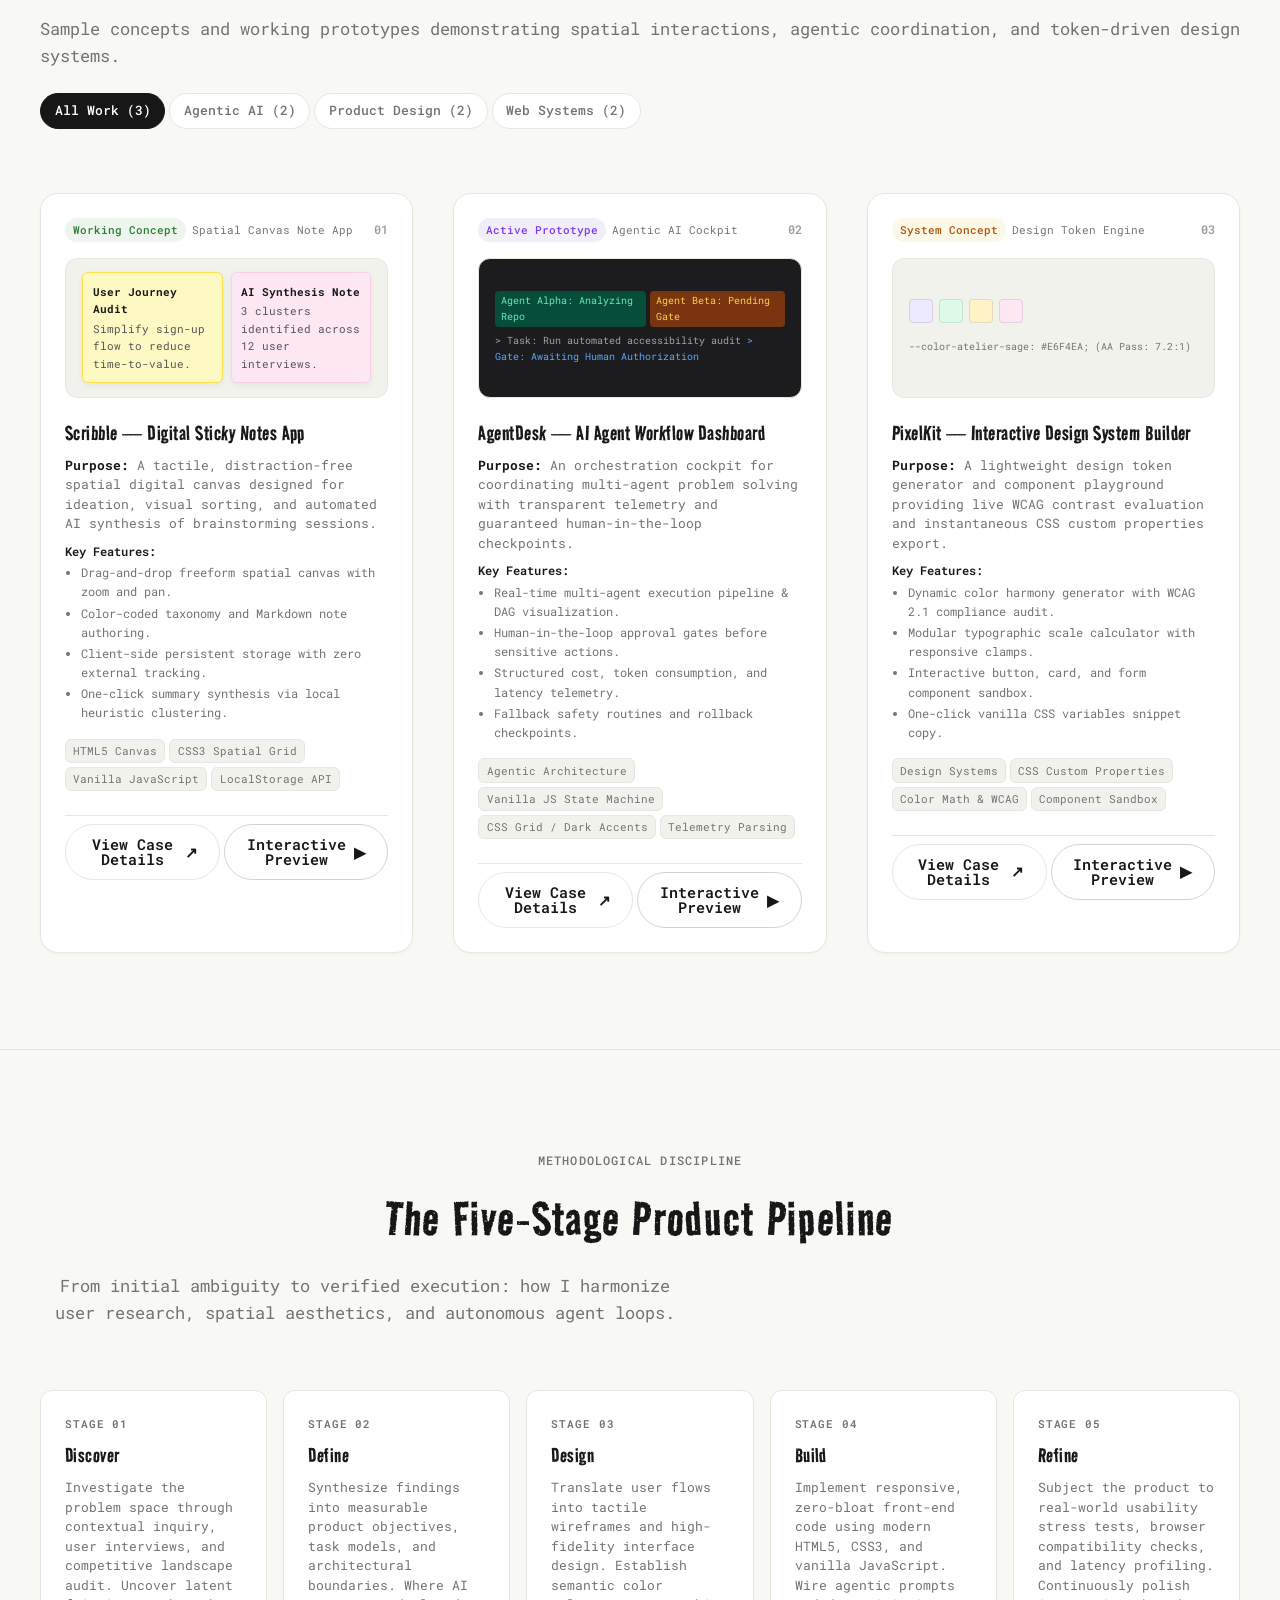
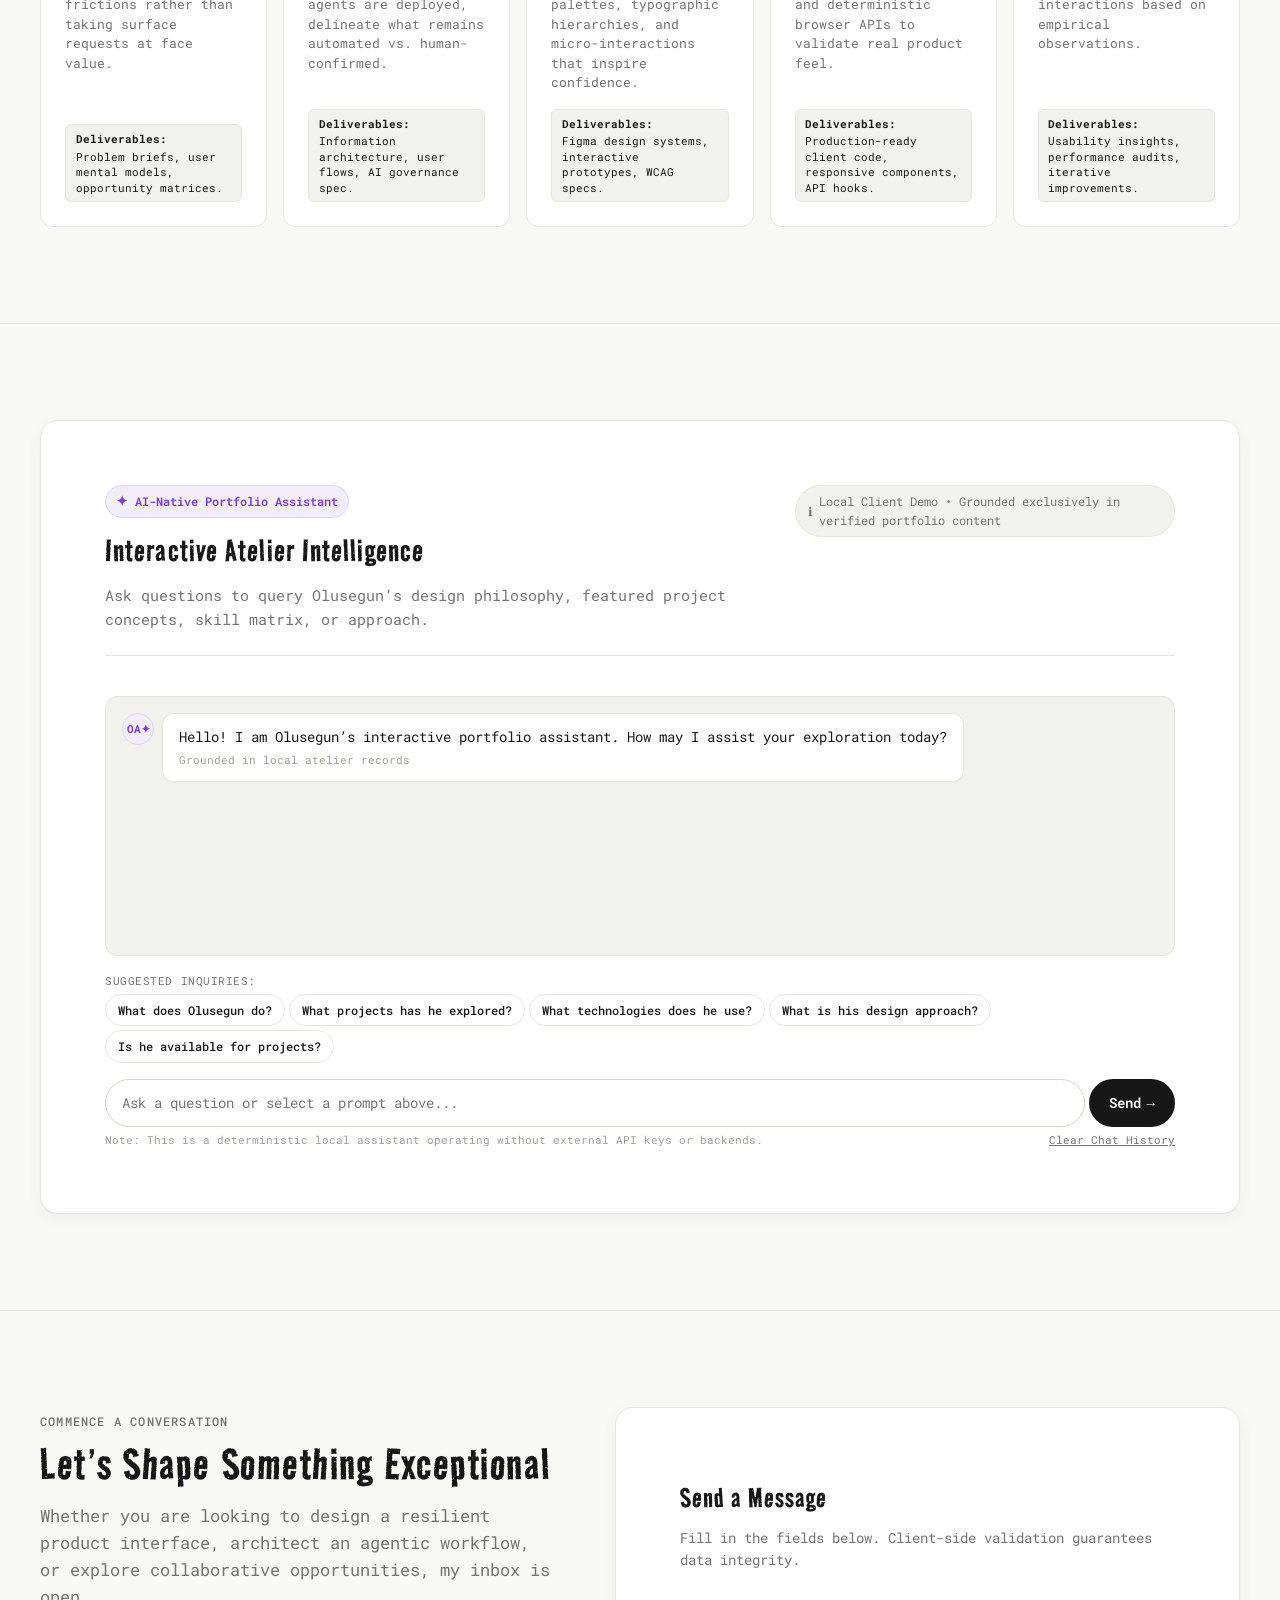
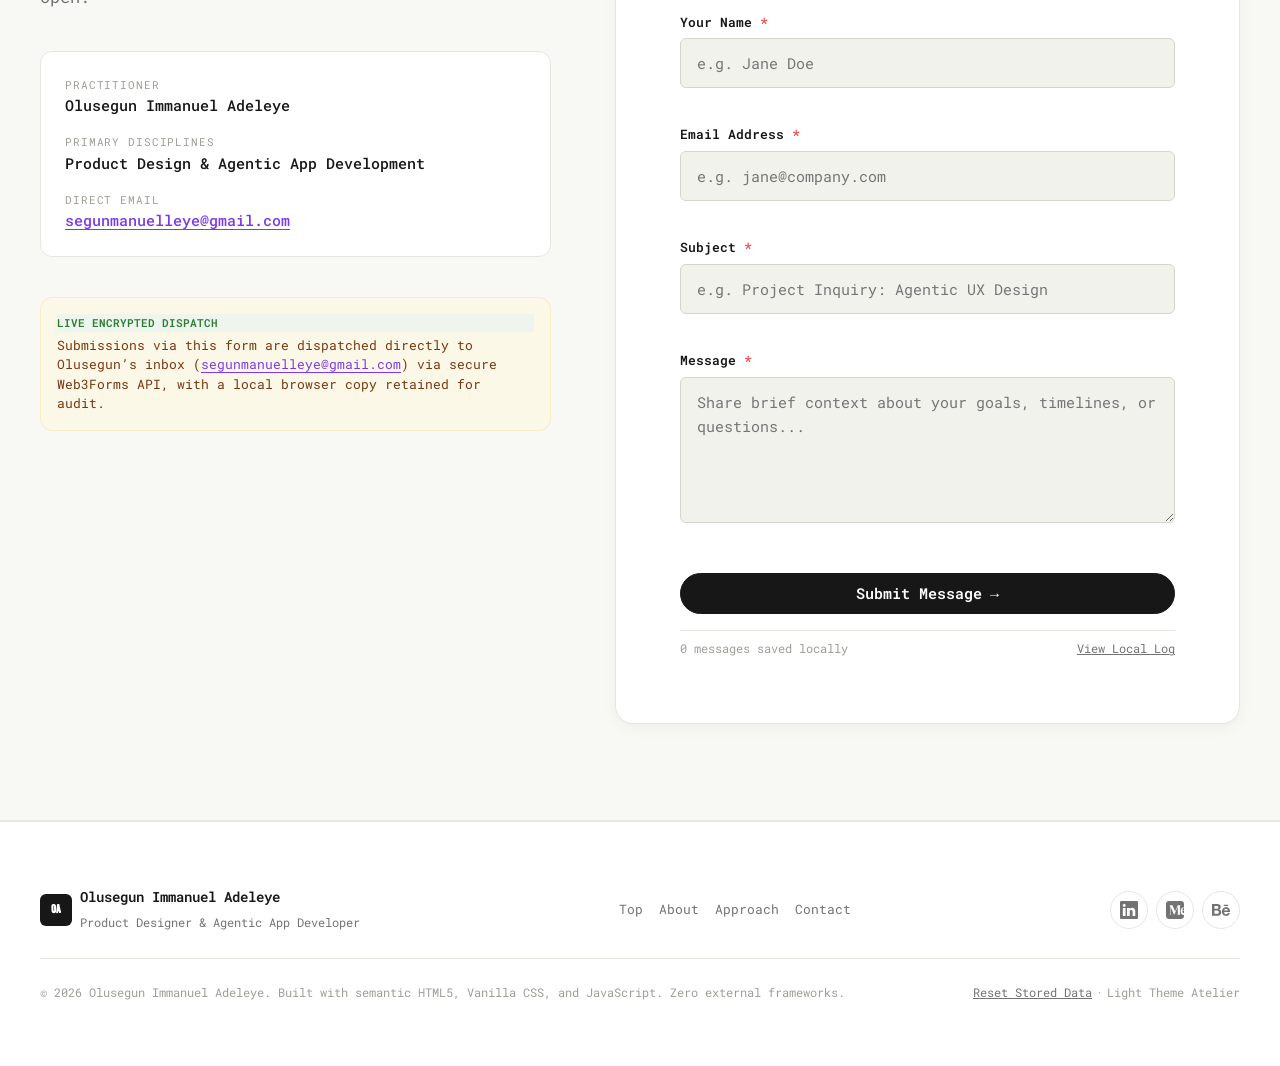
==== commit 6d3a0623: "Remove ARCHITECTURE and DISPATCH GATEWAY labels from index.html" ====
--- a/index.html
+++ b/index.html
@@ -178,10 +178,6 @@
             <div class="meta-item">
               <span class="meta-label">FOCUS</span>
               <span class="meta-value">Human-in-the-Loop Workflows</span>
-            </div>
-            <div class="meta-item">
-              <span class="meta-label">ARCHITECTURE</span>
-              <span class="meta-value">Bento Grid · Vanilla Core</span>
             </div>
           </div>
         </div>
@@ -1256,10 +1252,6 @@
                   <a href="mailto:segunmanuelleye@gmail.com" class="email-link">segunmanuelleye@gmail.com</a>
                 </span>
               </div>
-              <div class="contact-detail-row">
-                <span class="detail-label">DISPATCH GATEWAY</span>
-                <span class="detail-value">Live Delivery via Web3Forms API</span>
-              </div>
             </div>
 
             <!-- Active Protocol Notice -->
